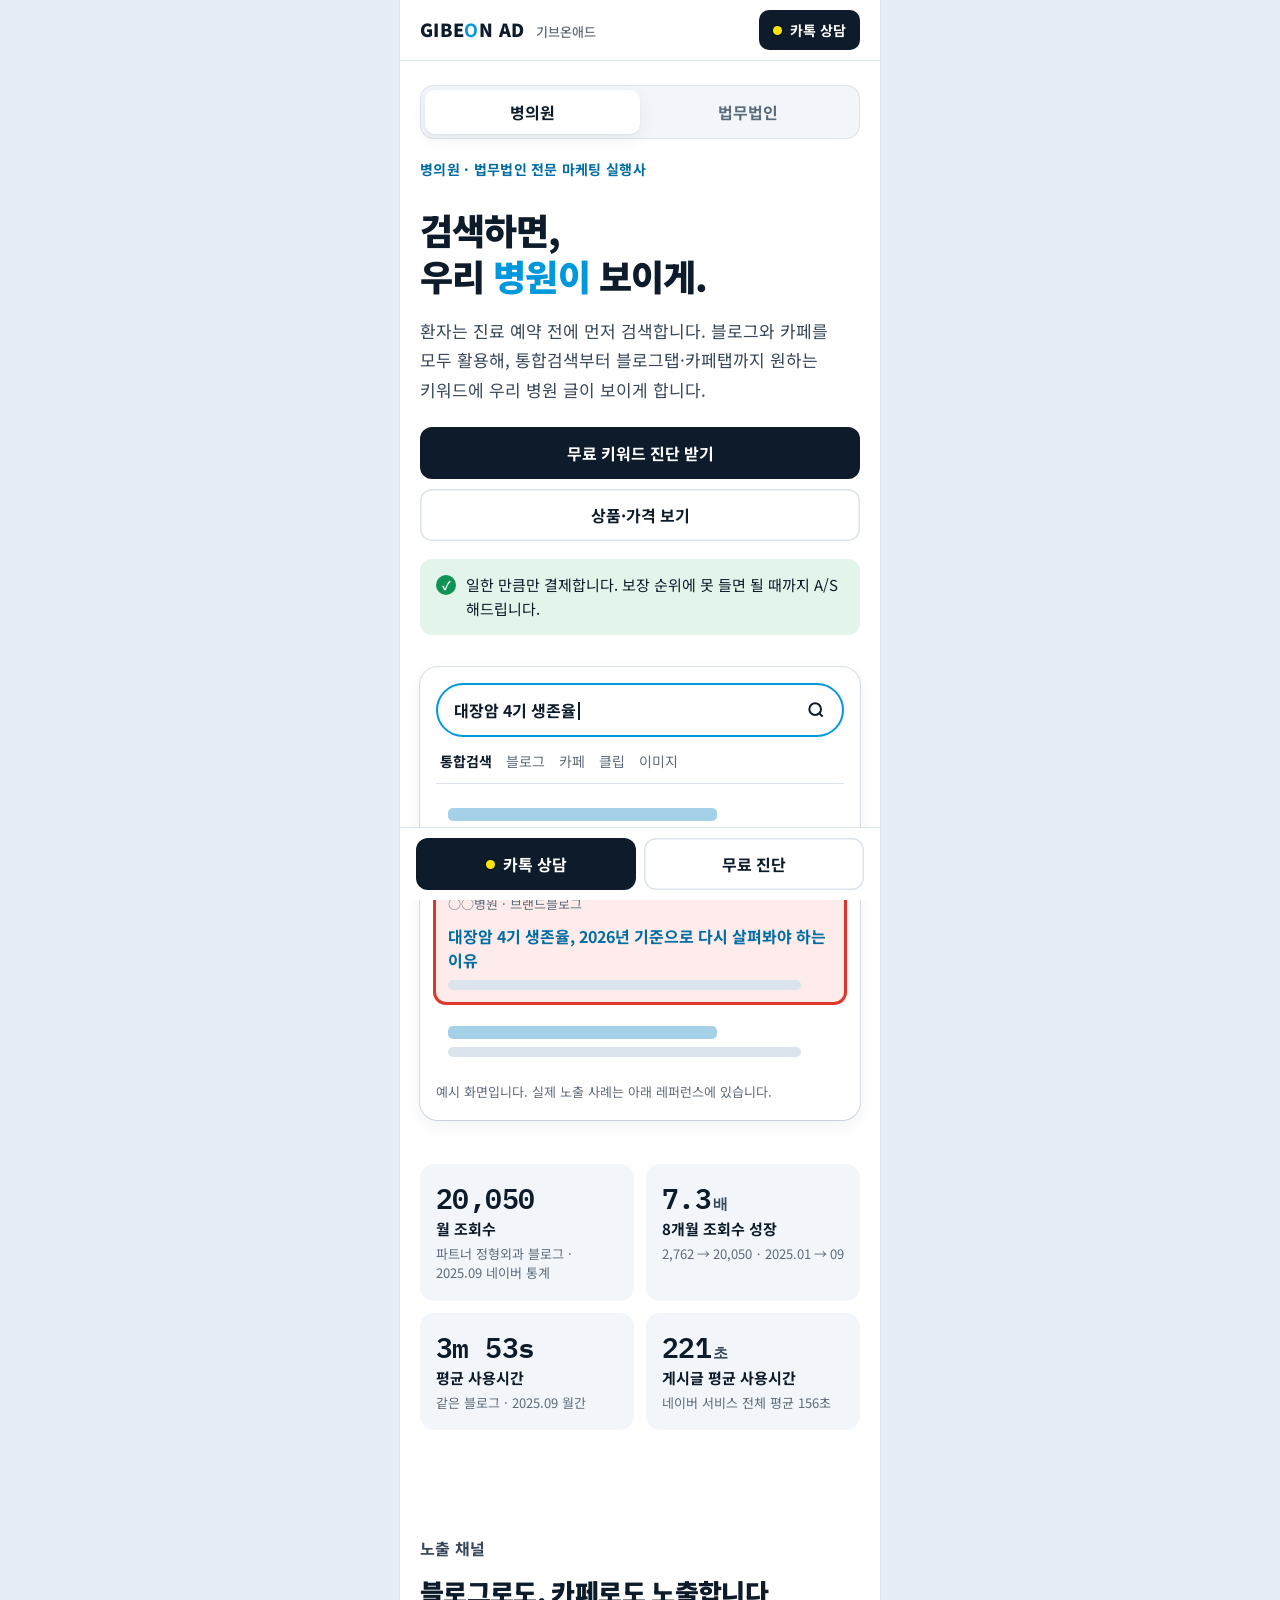
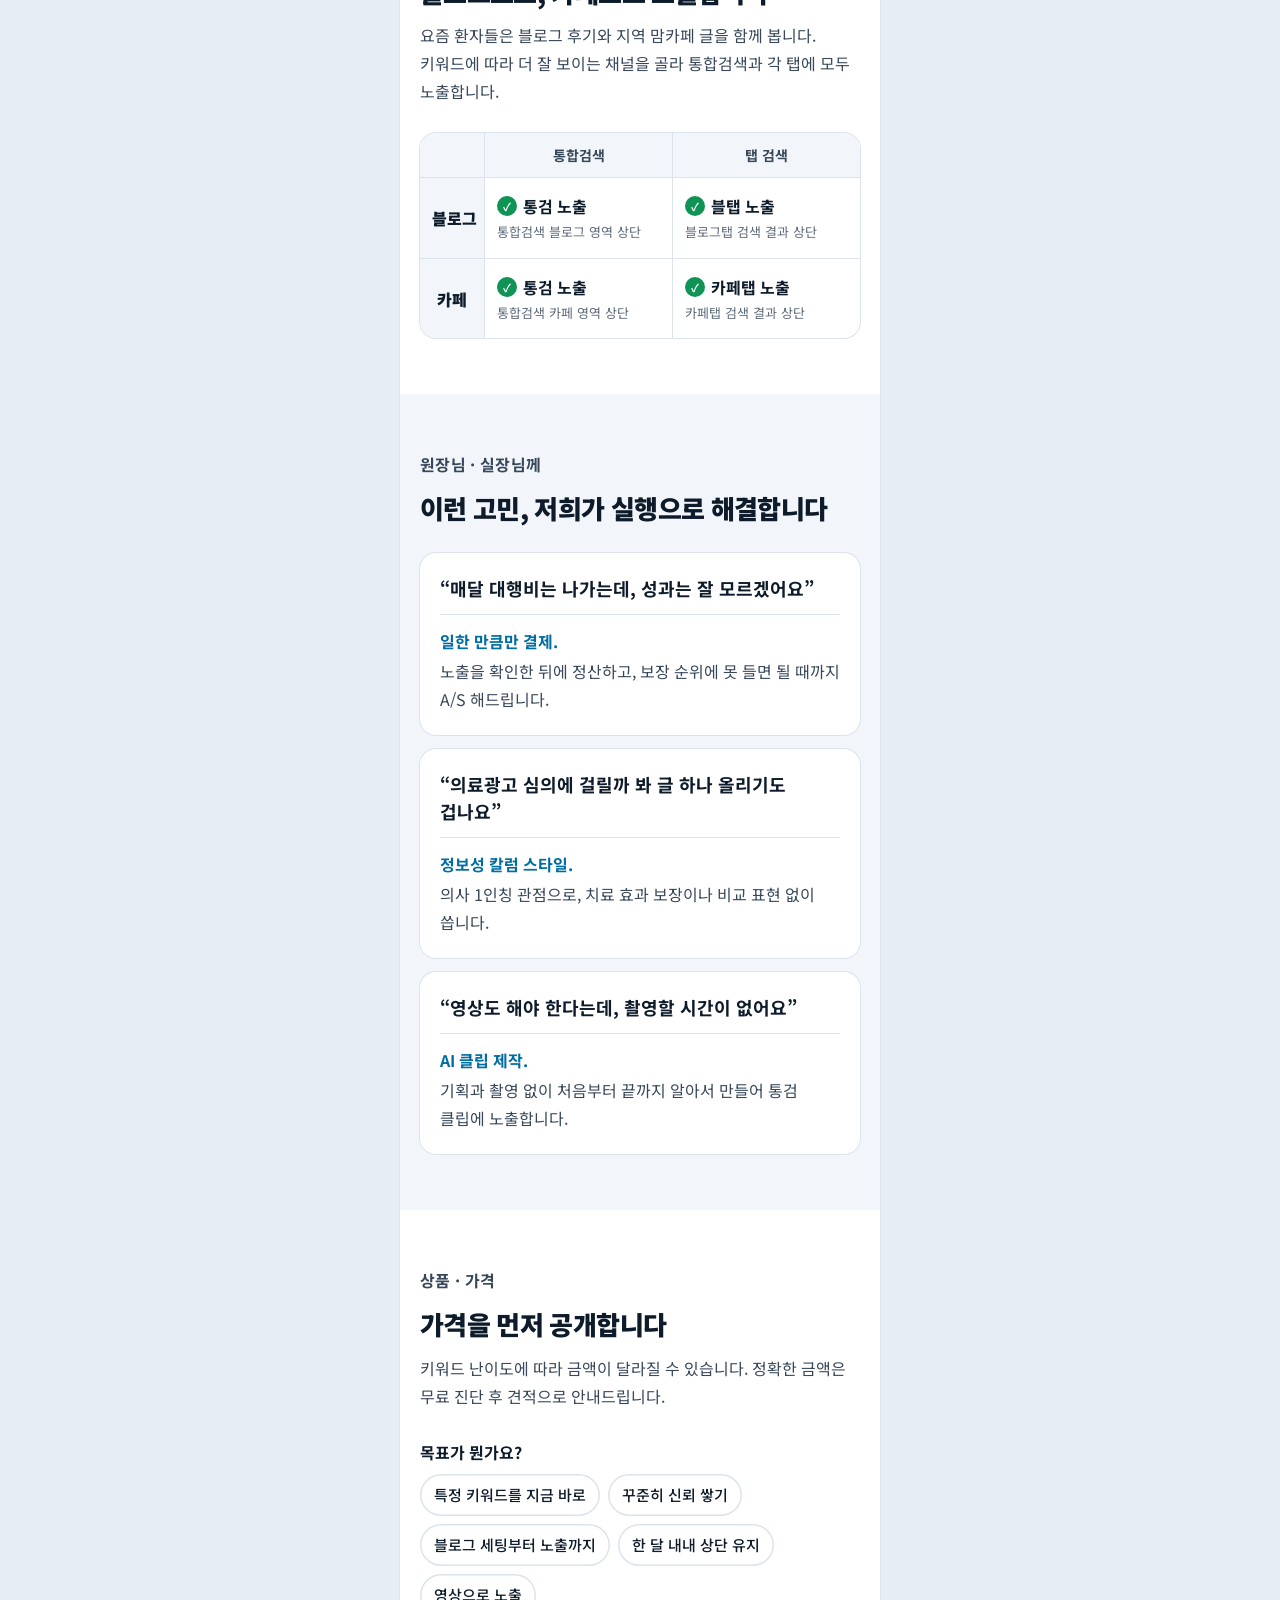
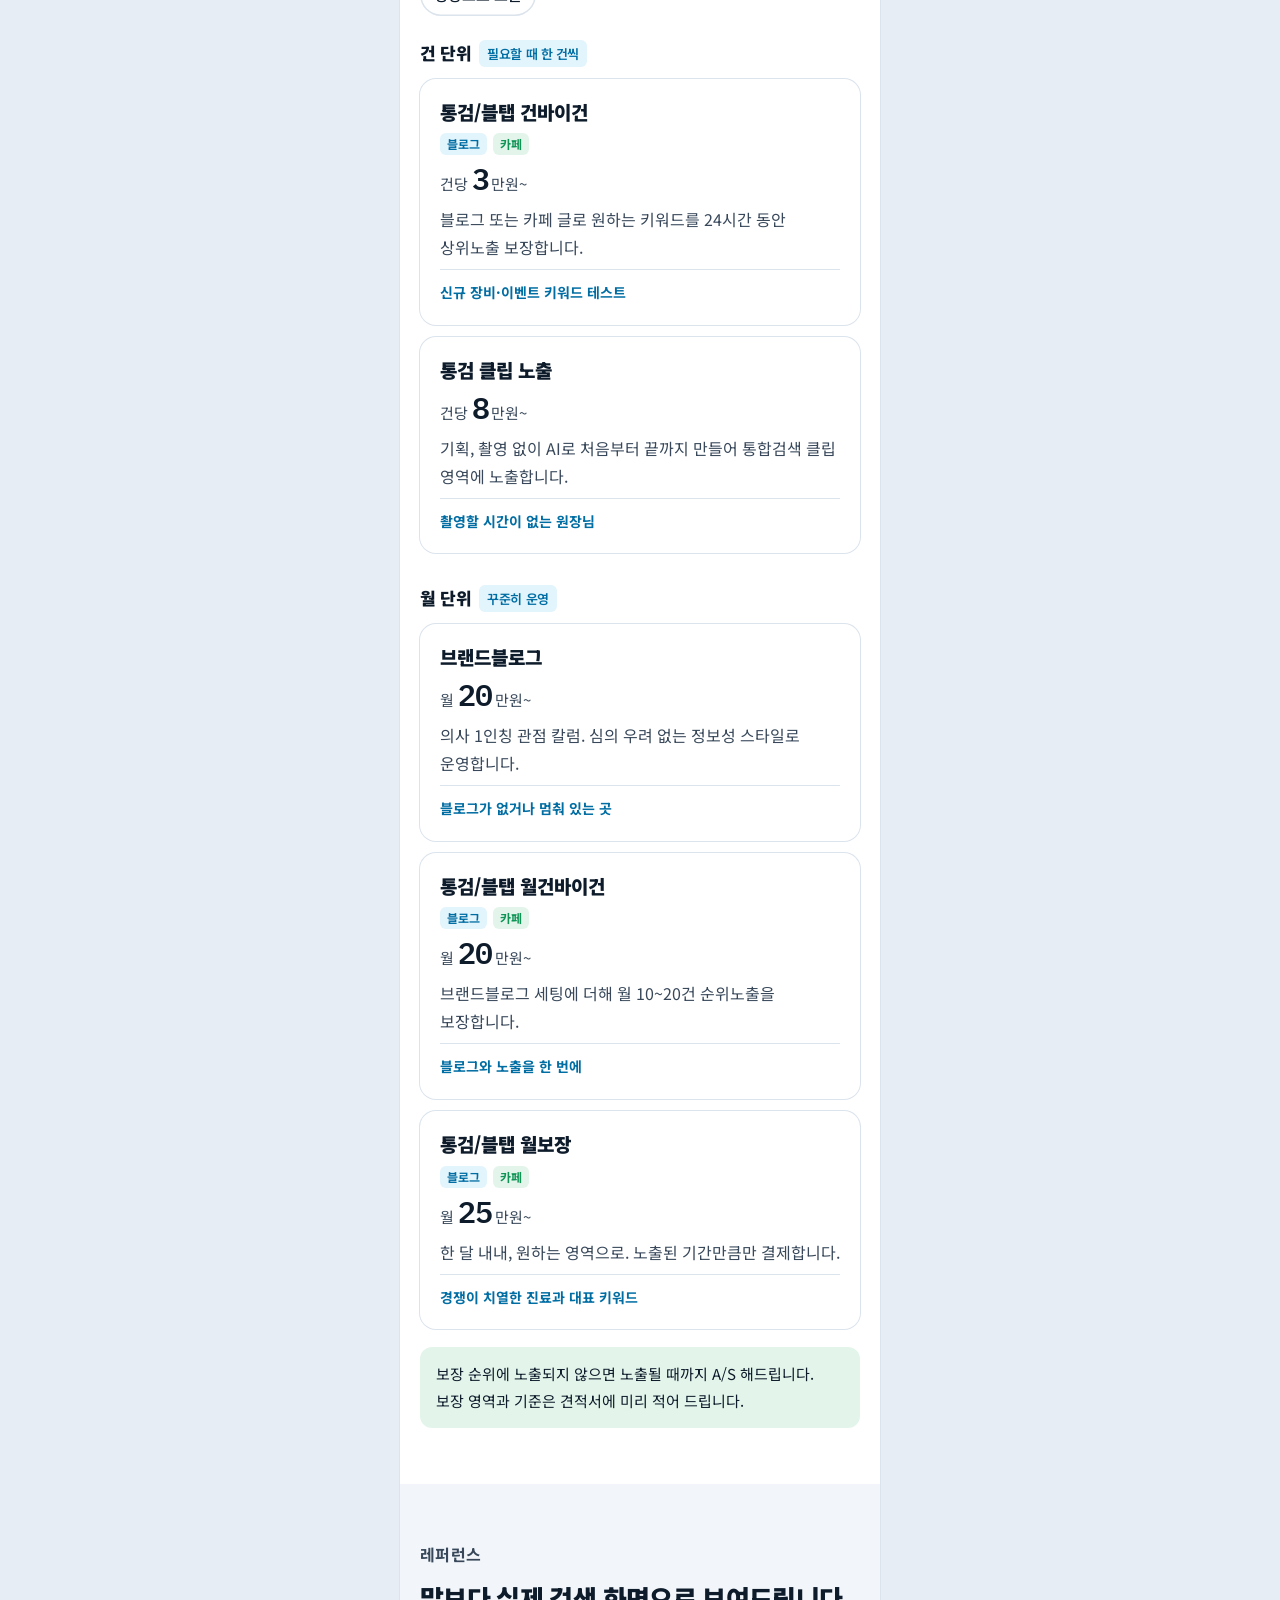
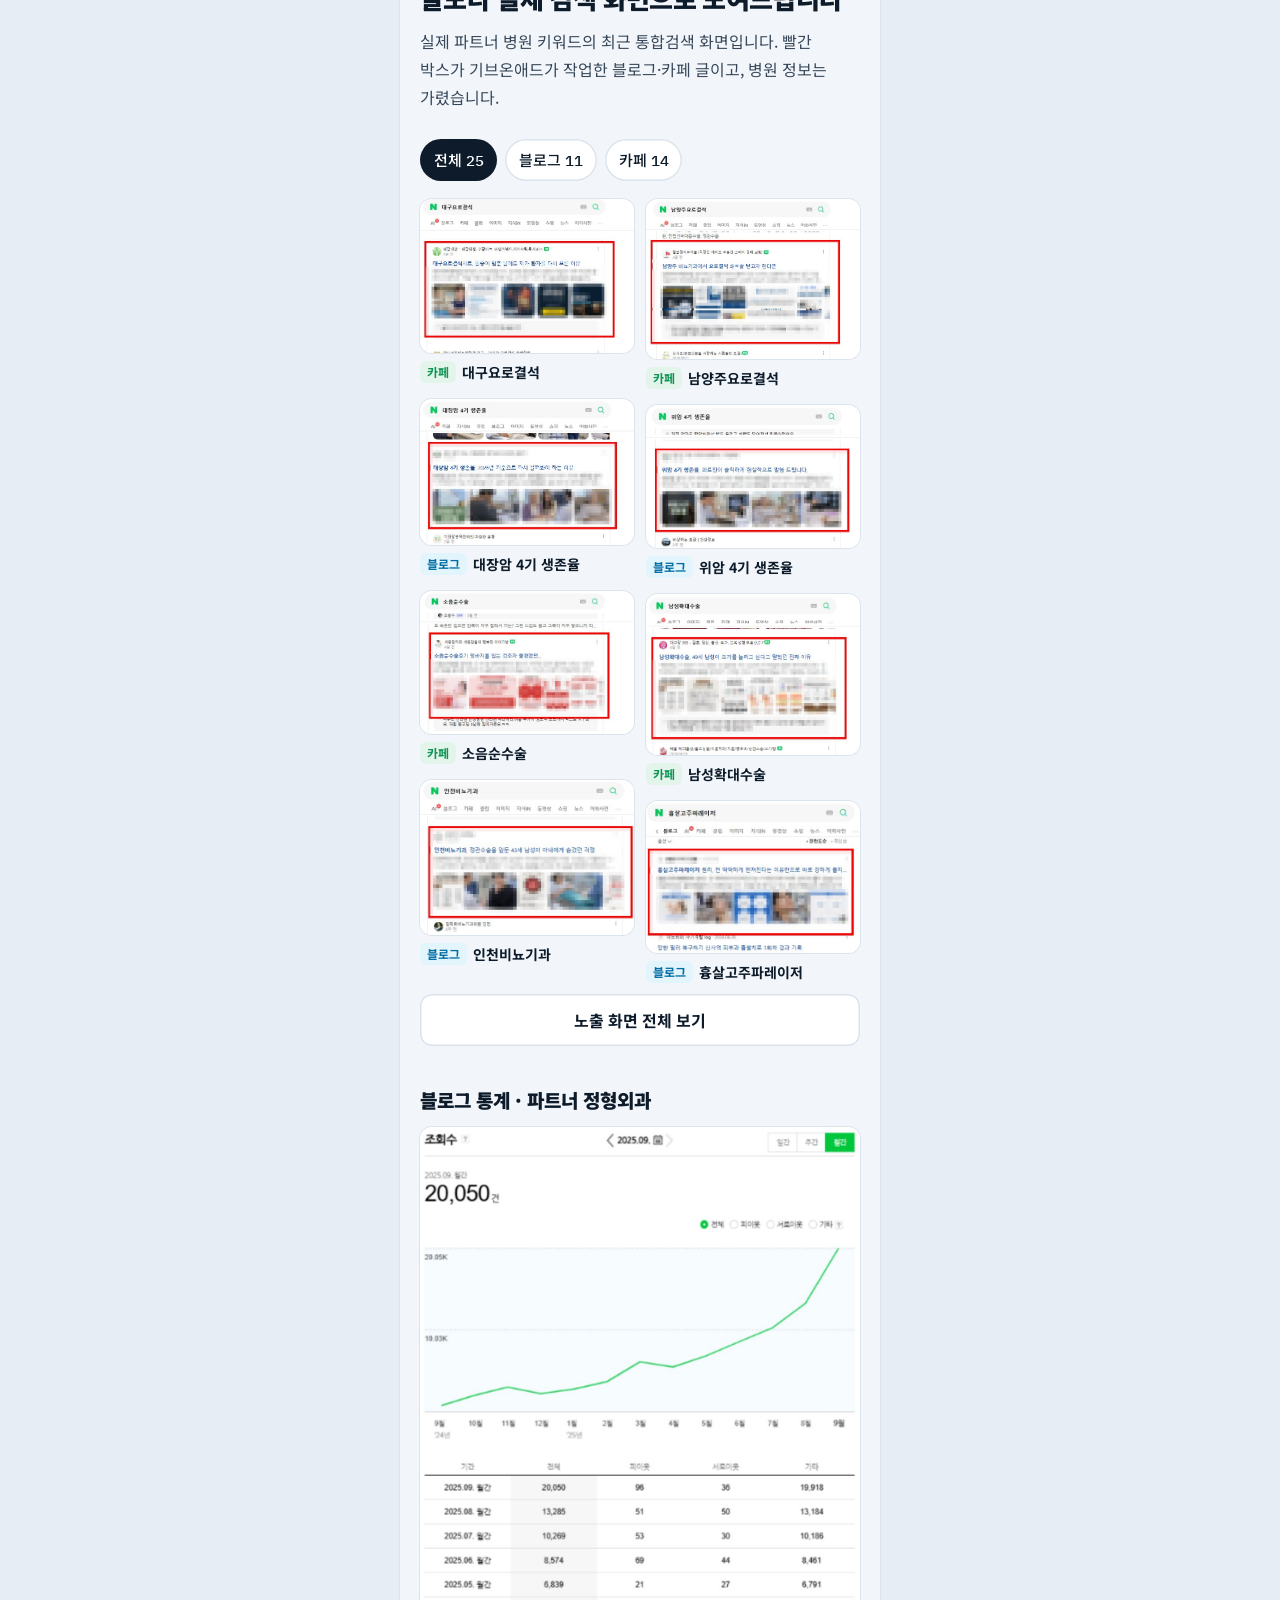
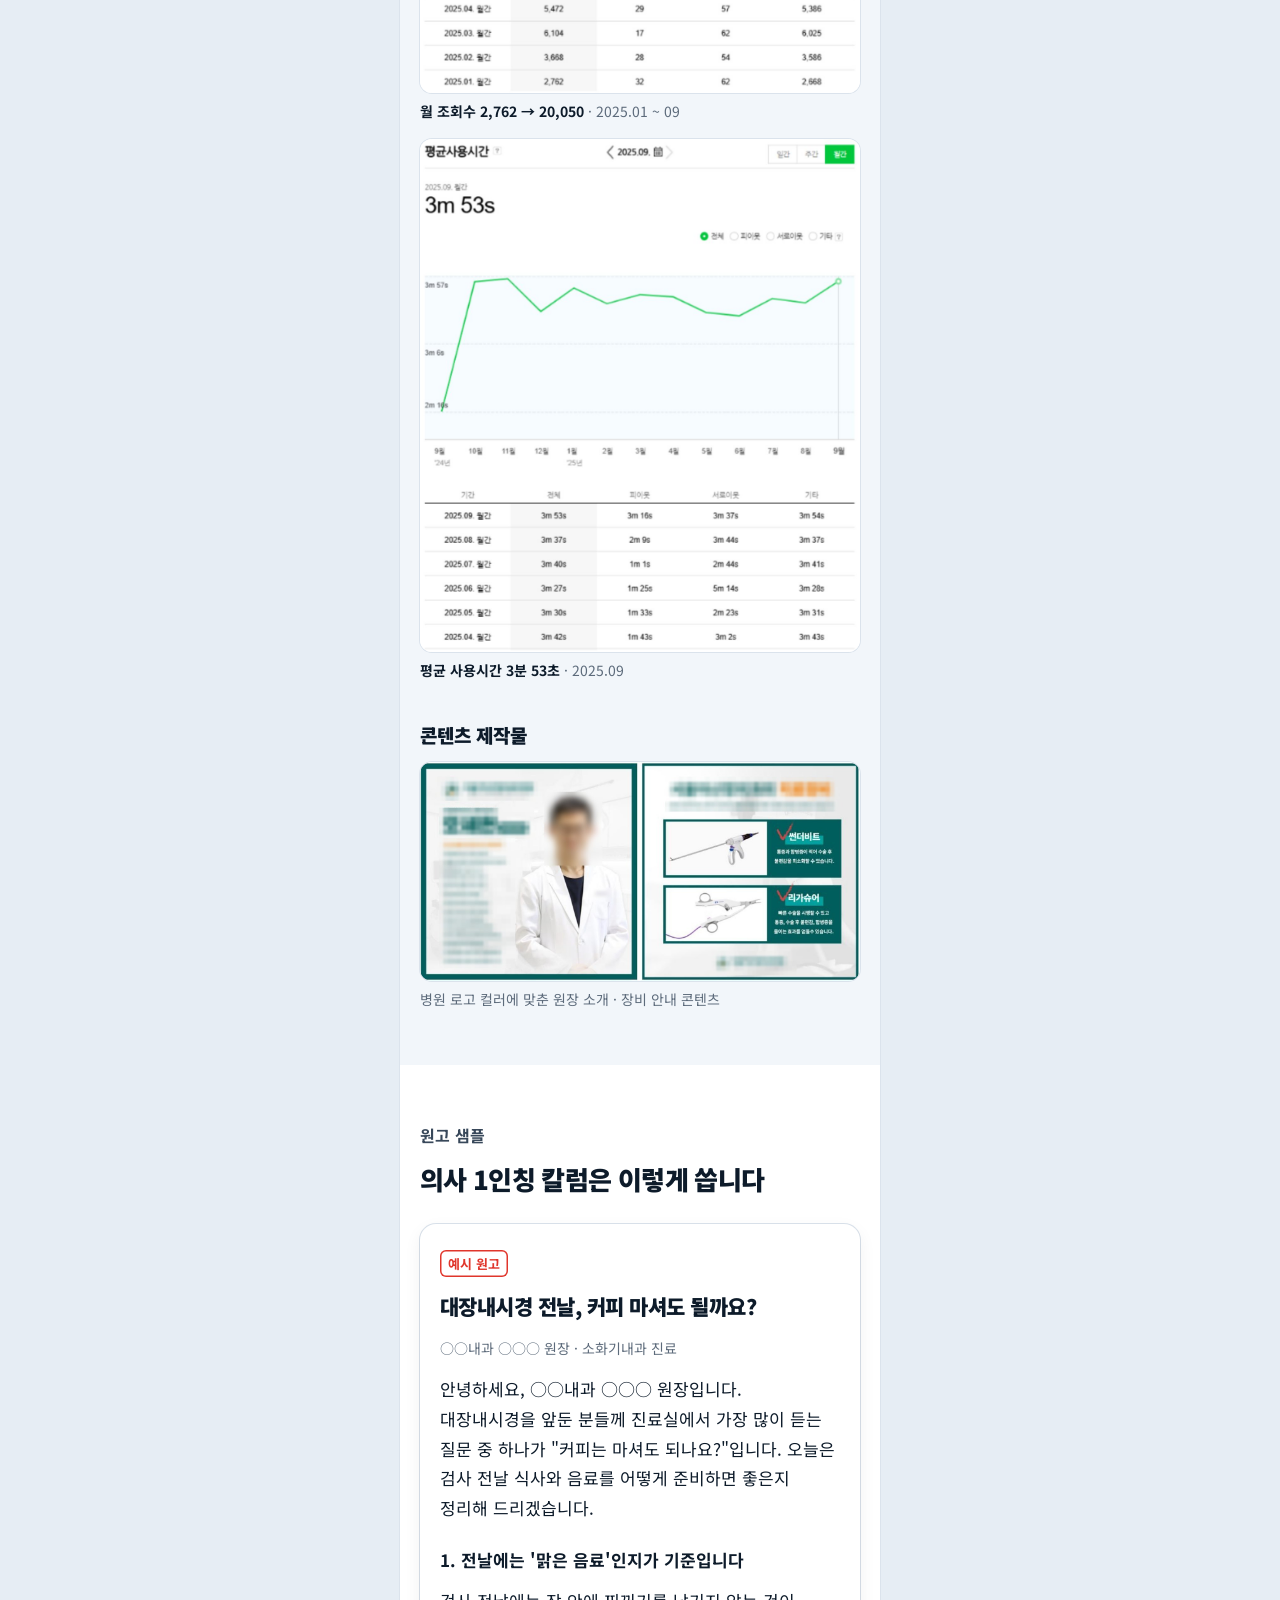
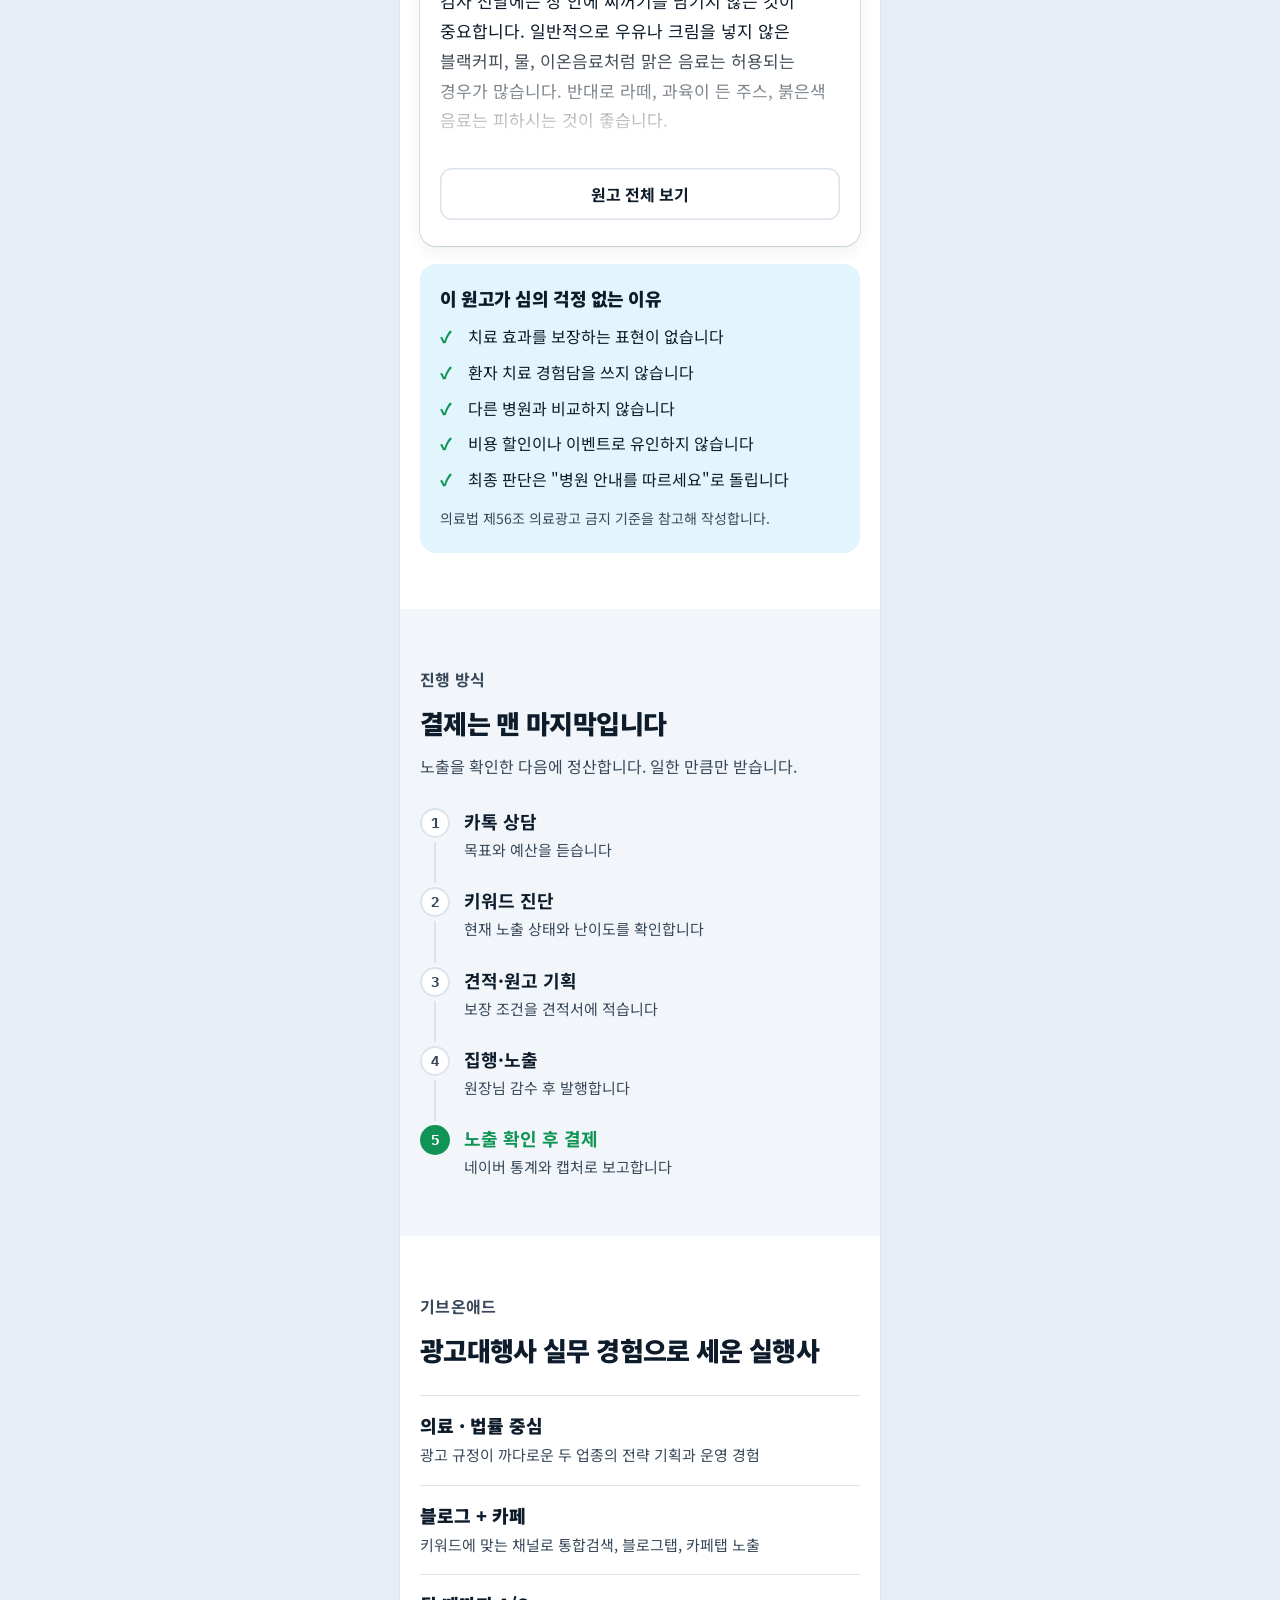
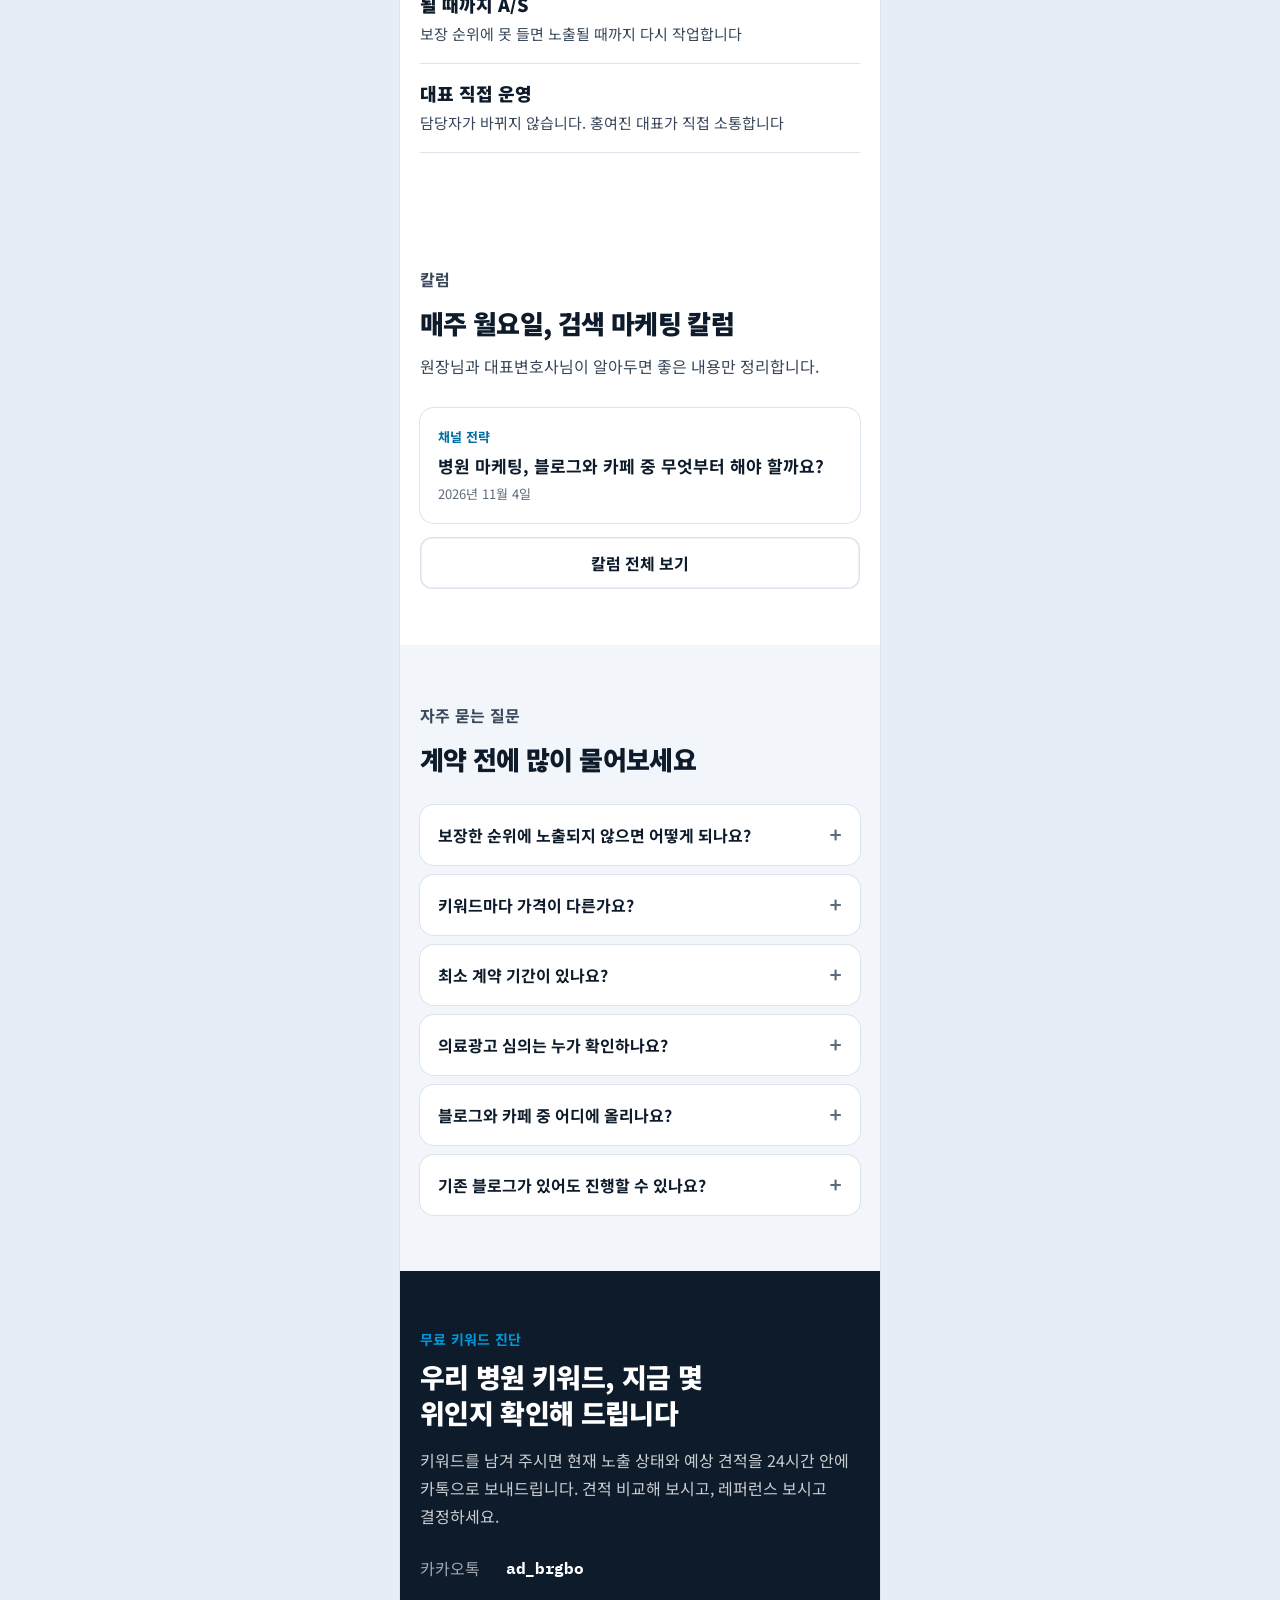
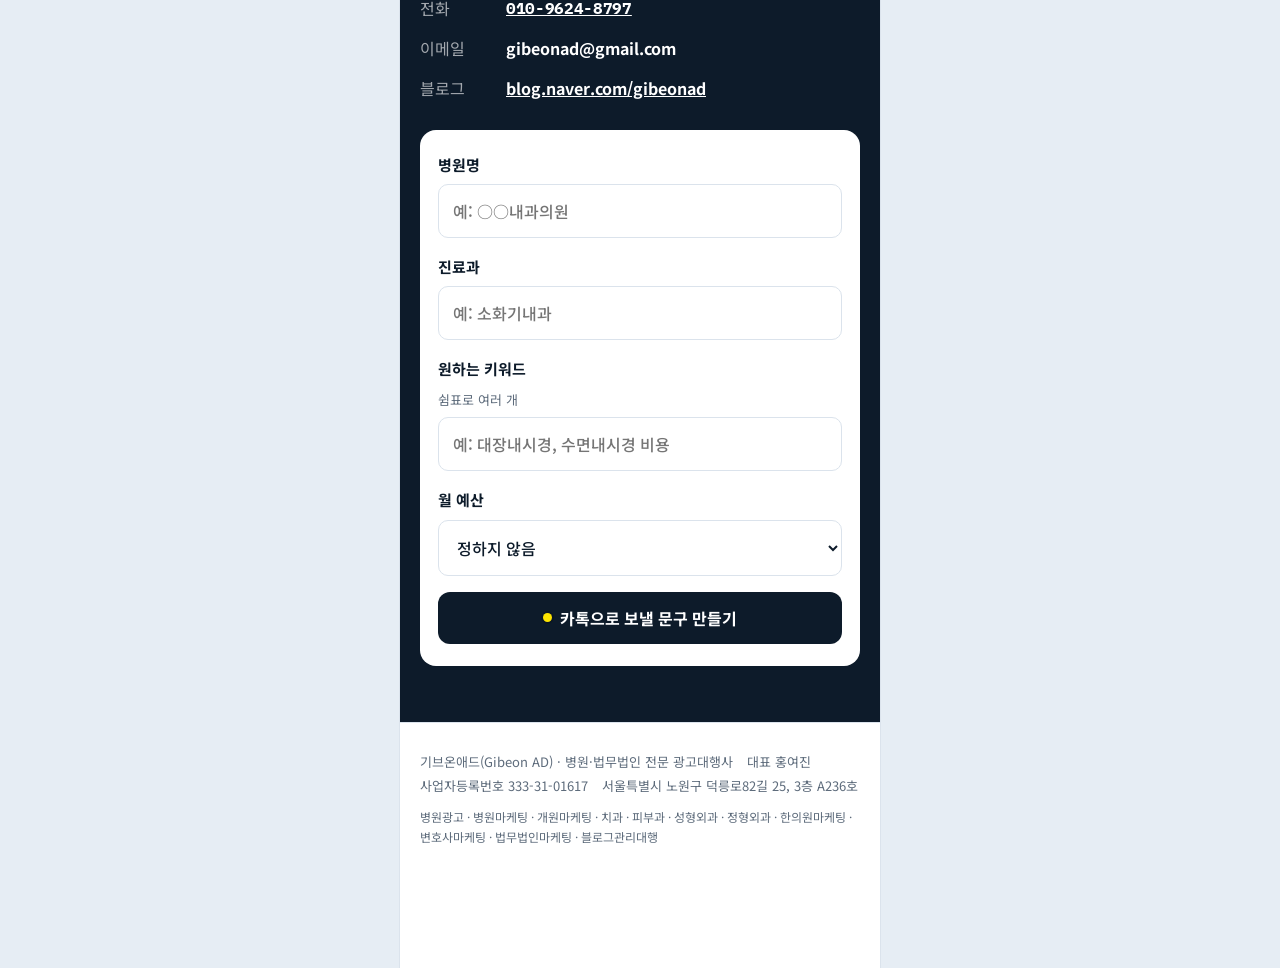
==== index.html @ 5d7c305a "홈페이지 + 칼럼 구조 + 첫 칼럼 Co-Authored-By: Claude Opus 5.5 <noreply@anthropic.com> Claude-Session: https://" ====
<!doctype html>
<html lang="ko">
<head>
<meta charset="utf-8">
<meta name="viewport" content="width=device-width, initial-scale=1, viewport-fit=cover">
<meta name="naver-site-verification" content="78604ec11e649c1b348e7c0069db5aac2e734b5b" />
<meta name="description" content="병원 및 법무법인 전문 광고대행사, 병원홍보, 병원광고, 개원마케팅, 병원마케팅, 치과, 피부과, 성형외과, 정형외과, 한의원마케팅, 변호사마케팅, 법무법인마케팅, 블로그관리대행">
<meta name="keywords" content="병원광고, 병원마케팅, 병원홍보, 개원마케팅, 치과마케팅, 피부과마케팅, 성형외과마케팅, 정형외과마케팅, 한의원마케팅, 변호사마케팅, 법무법인마케팅, 법률마케팅, 블로그관리대행, 카페마케팅, 광고대행사">
<meta name="robots" content="index,follow">
<meta property="og:type" content="website">
<meta property="og:site_name" content="기브온애드">
<meta property="og:title" content="병원·법무법인 광고대행사 기브온애드 | 병원광고 | 법률마케팅">
<meta property="og:description" content="병원 및 법무법인 전문 광고대행사, 병원홍보, 병원광고, 개원마케팅, 병원마케팅, 치과, 피부과, 성형외과, 정형외과, 한의원마케팅, 변호사마케팅, 법무법인마케팅, 블로그관리대행">
<meta property="og:url" content="https://gibeonad.netlify.app/">
<meta property="og:image" content="https://gibeonad.netlify.app/og-image.png">
<meta property="og:image:width" content="1200">
<meta property="og:image:height" content="630">
<link rel="canonical" href="https://gibeonad.netlify.app/">
<meta property="og:locale" content="ko_KR">
<link rel="icon" href="favicon.ico" sizes="any">
<link rel="icon" href="favicon.svg" type="image/svg+xml">
<link rel="apple-touch-icon" href="apple-touch-icon.png">
<style>html{color-scheme:light}:root{padding-top:env(safe-area-inset-top,0px);padding-bottom:env(safe-area-inset-bottom,0px)}body{margin:0}img{max-width:100%}</style>
<title>병원·법무법인 광고대행사 기브온애드 | 병원광고 | 법률마케팅</title>
<link rel="preconnect" href="https://fonts.googleapis.com">
<link rel="preconnect" href="https://fonts.gstatic.com" crossorigin>
<link rel="stylesheet" href="https://fonts.googleapis.com/css2?family=Noto+Sans+KR:wght@400;500;700;900&family=IBM+Plex+Mono:wght@500;600&display=swap">
<style>
/* Layout: 모바일 한 칼럼(최대 480px). 큰 글자, 넉넉한 줄간격, 섹션마다 하나의 메시지. 데스크탑에서는 가운데 폰 폭으로 보입니다. */
:root{
  --bg:#ffffff;
  --bg-2:#f2f6fa;
  --outer:#e6edf4;
  --ink:#0d1b2a;
  --ink-2:#38485a;
  --ink-3:#5d6b7b;
  --line:#dbe3ec;
  --brand:#0098dc;
  --brand-ink:#006da3;
  --brand-soft:#e2f4fc;
  --mark:#e0362c;
  --mark-soft:#fdeceb;
  --ok:#0f9455;
  --ok-soft:#e3f5eb;
  --card:#ffffff;
  --shadow:0 1px 2px rgba(13,27,42,.06),0 6px 18px rgba(13,27,42,.06);
  --f-display:"Noto Sans KR","Apple SD Gothic Neo","Malgun Gothic",sans-serif;
  --f-body:"Noto Sans KR","Apple SD Gothic Neo","Malgun Gothic",sans-serif;
  --f-data:"IBM Plex Mono",ui-monospace,"SFMono-Regular",Menlo,monospace;
  --col:480px;
}
@media (prefers-color-scheme:dark){:root:not([data-theme="light"]){
  --bg:#0c1824;--bg-2:#112232;--outer:#070f17;--ink:#edf3f9;--ink-2:#c3d0dc;--ink-3:#95a6b7;--line:#223a50;
  --brand:#33bdf7;--brand-ink:#7fd6ff;--brand-soft:#0f3045;--mark:#ff5d52;--mark-soft:#3b1816;--ok:#41d08a;--ok-soft:#0f3324;
  --card:#122333;--shadow:0 1px 2px rgba(0,0,0,.3),0 6px 18px rgba(0,0,0,.25);color-scheme:dark}}
:root[data-theme="dark"]{
  --bg:#0c1824;--bg-2:#112232;--outer:#070f17;--ink:#edf3f9;--ink-2:#c3d0dc;--ink-3:#95a6b7;--line:#223a50;
  --brand:#33bdf7;--brand-ink:#7fd6ff;--brand-soft:#0f3045;--mark:#ff5d52;--mark-soft:#3b1816;--ok:#41d08a;--ok-soft:#0f3324;
  --card:#122333;--shadow:0 1px 2px rgba(0,0,0,.3),0 6px 18px rgba(0,0,0,.25);color-scheme:dark}

*{box-sizing:border-box}
[hidden]{display:none!important}
html{background:var(--outer)}
body{background:var(--bg);color:var(--ink);font-family:var(--f-body);font-size:17px;line-height:1.75;-webkit-font-smoothing:antialiased;word-break:keep-all;overflow-wrap:break-word;max-width:var(--col);margin:0 auto;min-height:100vh;box-shadow:0 0 0 1px var(--line)}
body::before{content:"";position:fixed;inset:0 0 auto;height:env(safe-area-inset-top,0px);z-index:60;background:var(--bg)}
a{color:inherit}
h1,h2,h3{font-family:var(--f-display);text-wrap:balance;margin:0;letter-spacing:-.025em;line-height:1.35}
p{margin:0}
.wrap{padding-left:max(20px,env(safe-area-inset-left,0px));padding-right:max(20px,env(safe-area-inset-right,0px))}
.num{font-family:var(--f-data);font-variant-numeric:tabular-nums;letter-spacing:-.02em}
.eyebrow{font-size:14px;font-weight:700;letter-spacing:.02em;color:var(--brand-ink)}
.sec{padding-block:56px}
.sec.alt{background:var(--bg-2)}
.sec-head{display:grid;gap:12px;margin-bottom:28px}
.sec-head h2{font-size:26px;font-weight:900}
.sec-head p{color:var(--ink-2);font-size:16px}
:focus-visible{outline:3px solid var(--brand);outline-offset:2px;border-radius:6px}
.btn{display:inline-flex;align-items:center;justify-content:center;gap:8px;border:0;border-radius:12px;padding:16px 20px;font:700 16px/1 var(--f-body);cursor:pointer;text-decoration:none;white-space:nowrap;min-height:52px}
.btn-primary{background:var(--ink);color:var(--bg)}
.btn-ghost{background:var(--card);color:var(--ink);box-shadow:inset 0 0 0 1.5px var(--line)}
.kakao-dot{width:9px;height:9px;border-radius:50%;background:#fee500;box-shadow:0 0 0 2px rgba(0,0,0,.15)}

/* header */
.top{position:sticky;top:env(safe-area-inset-top,0px);z-index:50;background:var(--bg);border-bottom:1px solid var(--line)}
.top .wrap{display:flex;align-items:center;gap:12px;height:60px}
.logo{font:900 18px/1 var(--f-display);letter-spacing:.02em;text-decoration:none;white-space:nowrap}
.logo b{color:var(--brand)}
.logo small{margin-left:6px;font:500 13px var(--f-body);color:var(--ink-3);letter-spacing:0}
.nav{display:none}
.top .btn{margin-left:auto;padding:10px 14px;font-size:14px;min-height:40px;border-radius:10px}

/* mode toggle */
.mode{display:grid;grid-template-columns:1fr 1fr;padding:5px;border-radius:14px;background:var(--bg-2);box-shadow:inset 0 0 0 1px var(--line)}
.mode button{border:0;background:transparent;color:var(--ink-3);font:700 16px/1 var(--f-body);padding:14px 10px;border-radius:10px;cursor:pointer}
.mode button[aria-pressed="true"]{background:var(--card);color:var(--ink);box-shadow:var(--shadow)}

/* hero */
.hero{padding-block:24px 44px}
.hero .wrap{display:grid;gap:32px}
.hero-copy{display:grid;gap:18px;min-width:0}
.hero h1{font-size:36px;font-weight:900;line-height:1.28;margin-top:6px}
.hero h1 .who{color:var(--brand)}
.hero .lead{font-size:17px;color:var(--ink-2)}
.hero .ctas{display:grid;gap:10px;margin-top:4px}
.hero .ctas .btn{width:100%}
.hero .pay{display:flex;align-items:flex-start;gap:10px;font-size:15px;line-height:1.6;color:var(--ink);background:var(--ok-soft);padding:14px 16px;border-radius:12px}
.hero .pay i{flex:none;width:20px;height:20px;margin-top:2px;border-radius:50%;background:var(--ok);display:inline-grid;place-items:center;color:#fff;font-style:normal;font-size:12px;font-weight:700}

/* search mock */
.serp{background:var(--card);border-radius:18px;box-shadow:var(--shadow),0 0 0 1px var(--line);padding:16px;display:grid;gap:12px;min-width:0}
.sbox{display:flex;align-items:center;gap:10px;border:2px solid var(--brand);border-radius:999px;padding:11px 16px;font-weight:700;font-size:16px}
.sbox svg{flex:none;margin-left:auto}
.sbox .q{min-height:1.4em;white-space:nowrap;overflow:hidden}
.caret{display:inline-block;width:2px;height:1.1em;background:var(--ink);vertical-align:-3px;margin-left:2px;animation:blink 1s steps(1) infinite}
@keyframes blink{50%{opacity:0}}
.tabs-mock{display:flex;gap:14px;font-size:14px;color:var(--ink-3);border-bottom:1px solid var(--line);padding:0 4px 10px;overflow:hidden;white-space:nowrap}
.tabs-mock span:first-child{color:var(--ink);font-weight:700}
.res{display:grid;gap:8px;padding:12px;border-radius:10px}
.res .bar{height:10px;border-radius:5px;background:var(--line)}
.res .bar.t{height:13px;width:70%;background:color-mix(in srgb,var(--brand) 25%,var(--line))}
.res .bar.s{width:92%}.res .bar.s2{width:60%}
.res.ours{position:relative;outline:3px solid var(--mark);background:var(--mark-soft)}
.res.ours .who-line{font-size:13px;color:var(--ink-3)}
.res.ours .title{font-weight:700;color:var(--brand-ink);font-size:16px;line-height:1.5}
.res.ours .tag{position:absolute;top:-13px;right:12px;background:var(--mark);color:#fff;font:700 13px/1 var(--f-body);padding:6px 9px;border-radius:6px}
.serp .note{font-size:13px;color:var(--ink-3)}
@media (prefers-reduced-motion:reduce){.caret{animation:none}}

/* proof */
.proof{padding-block:0 48px}
.proof-grid{display:grid;grid-template-columns:1fr 1fr;gap:12px}
.stat{padding:18px 16px;border-radius:14px;background:var(--bg-2);display:grid;gap:4px;align-content:start;min-width:0}
.proof-grid.three .stat:last-child{grid-column:1/-1}
.stat .v{font-size:28px;font-weight:600;color:var(--ink);line-height:1.15}
.stat .v small{font-size:.55em;color:var(--ink-2);margin-left:2px}
.stat .k{font-weight:700;font-size:15px;line-height:1.45}
.stat .src{font-size:13px;line-height:1.5;color:var(--ink-3)}

/* channels */
.chan{display:grid;grid-template-columns:64px 1fr 1fr;border-radius:16px;overflow:hidden;box-shadow:0 0 0 1px var(--line);background:var(--card)}
.chan>div{padding:16px 12px;border-top:1px solid var(--line);border-left:1px solid var(--line);display:grid;gap:4px;align-content:start;min-width:0}
.chan>div:nth-child(-n+3){border-top:0}.chan>div:nth-child(3n+1){border-left:0}
.chan .hd{background:var(--bg-2);font:700 14px var(--f-display);color:var(--ink-2);text-align:center;padding-block:12px}
.chan .rowh{background:var(--bg-2);font:900 16px var(--f-display);align-content:center;text-align:center}
.chan .cell b{font:700 16px var(--f-display);display:flex;gap:6px;align-items:center}
.chan .cell b::before{content:"✓";width:20px;height:20px;border-radius:50%;background:var(--ok);color:#fff;display:inline-grid;place-items:center;font-size:11px;flex:none}
.chan .cell span{font-size:13px;line-height:1.5;color:var(--ink-3)}

/* pains */
.pains{display:grid;gap:14px}
.pain{display:grid;gap:12px;padding:22px 20px;border-radius:16px;background:var(--card);box-shadow:0 0 0 1px var(--line)}
.pain q{font:700 18px/1.5 var(--f-display);quotes:"“" "”"}
.pain .ans{font-size:16px;color:var(--ink-2);border-top:1px solid var(--line);padding-top:12px}
.pain .ans b{color:var(--brand-ink);display:block;margin-bottom:2px}

/* products */
.picker{display:flex;flex-wrap:wrap;gap:8px;margin-bottom:24px}
.picker .lbl{width:100%;font-weight:700;font-size:16px}
.chip{border:0;background:var(--card);box-shadow:inset 0 0 0 1.5px var(--line);color:var(--ink);font:500 15px/1 var(--f-body);padding:11px 14px;border-radius:999px;cursor:pointer;min-height:42px}
.chip[aria-pressed="true"]{background:var(--ink);color:var(--bg);box-shadow:none}
.pgroups{display:grid;gap:32px}
.pgroup{display:grid;gap:12px;min-width:0}
.pgroup h3{font-size:17px;font-weight:900;display:flex;gap:8px;align-items:center}
.pgroup h3 span{font:600 13px var(--f-body);background:var(--brand-soft);color:var(--brand-ink);padding:4px 8px;border-radius:6px}
.pcards{display:grid;gap:12px}
.pcard{display:grid;gap:8px;padding:20px;border-radius:16px;background:var(--card);box-shadow:0 0 0 1px var(--line);transition:box-shadow .2s;min-width:0}
.pcard.hit{box-shadow:0 0 0 3px var(--mark),var(--shadow)}
.pcard .name{font:900 19px/1.4 var(--f-display)}
.pcard .chs{display:flex}
.pcard .price{font-size:15px;color:var(--ink-2)}
.pcard .price b{font:600 30px/1 var(--f-data);color:var(--ink);margin-right:2px}
.pcard .desc{font-size:16px;color:var(--ink-2)}
.pcard .fit{font-size:14px;color:var(--brand-ink);font-weight:700;padding-top:10px;border-top:1px solid var(--line)}
.pfoot{margin-top:18px;font-size:15px;color:var(--ink);background:var(--ok-soft);padding:14px 16px;border-radius:12px}
.ch{display:inline-block;font:700 12px/1 var(--f-body);padding:5px 7px;border-radius:6px;margin-right:6px;vertical-align:1px}
.ch-blog{background:var(--brand-soft);color:var(--brand-ink)}
.ch-cafe{background:var(--ok-soft);color:var(--ok)}

/* references */
.reftabs{display:flex;gap:8px;margin-bottom:18px}
.serp-strip{columns:2;column-gap:12px}
.serp-strip .shot{break-inside:avoid;margin-bottom:16px}
.serp-strip:not(.all) [data-more]{display:none}
.serp-more{width:100%;margin-top:4px}
.shot{margin:0;display:grid;gap:8px;min-width:0}
.shot button{display:block;width:100%;padding:0;border:0;background:#fff;border-radius:12px;overflow:hidden;box-shadow:0 0 0 1px var(--line);cursor:zoom-in}
.shot img{display:block;width:100%;height:auto}
.shot figcaption{font-size:14px;line-height:1.45;color:var(--ink-3)}
.shot figcaption b{color:var(--ink);font-weight:700}
.statpair{display:grid;gap:18px}
.ref-law{display:grid;grid-template-columns:1fr 1fr;gap:12px;align-items:start}
.ref-law .shot:last-child{grid-column:1/-1}
.subhead{font:900 19px var(--f-display);margin:40px 0 14px}

/* column sample */
.col-grid{display:grid;gap:18px}
.paper{background:var(--card);border-radius:16px;box-shadow:var(--shadow),0 0 0 1px var(--line);padding:26px 20px;display:grid;gap:14px;min-width:0;position:relative}
.paper .sample{justify-self:start;font:700 13px var(--f-body);color:var(--mark);box-shadow:inset 0 0 0 1.5px var(--mark);padding:4px 8px;border-radius:6px}
.paper h3{font-size:21px;font-weight:900;line-height:1.45}
.paper .byline{font-size:14px;color:var(--ink-3)}
.paper h4{margin:10px 0 0;font:700 17px/1.5 var(--f-display)}
.tbl-wrap{overflow-x:auto;margin-inline:-4px}
.paper table{border-collapse:collapse;width:100%;font-size:14px;min-width:420px}
.paper th,.paper td{border-bottom:1px solid var(--line);padding:10px;text-align:left;vertical-align:top;line-height:1.55}
.paper th{background:var(--bg-2);font-weight:700}
.paper .fade{position:relative;max-height:380px;overflow:hidden;display:grid;gap:14px}
.paper .fade::after{content:"";position:absolute;inset:auto 0 0;height:120px;background:linear-gradient(transparent,var(--card))}
.paper.open .fade{max-height:none}.paper.open .fade::after{display:none}
.paper .more{width:100%}
.rules{display:grid;gap:14px;padding:22px 20px;border-radius:16px;background:var(--brand-soft)}
.rules h3{font-size:18px;font-weight:900}
.rules ul{list-style:none;margin:0;padding:0;display:grid;gap:10px}
.rules li{display:grid;grid-template-columns:22px 1fr;gap:6px;font-size:16px;line-height:1.6}
.rules li::before{content:"✓";font-weight:900;color:var(--ok)}
.rules .law-ref{font-size:14px;color:var(--ink-2)}

/* process */
.steps{display:grid;gap:0;counter-reset:s;list-style:none;margin:0;padding:0}
.steps li{position:relative;padding:0 0 24px 44px;display:grid;gap:2px}
.steps li::before{counter-increment:s;content:counter(s);position:absolute;left:0;top:0;width:30px;height:30px;border-radius:50%;background:var(--card);box-shadow:inset 0 0 0 2px var(--line);display:grid;place-items:center;font:700 14px var(--f-data);color:var(--ink-2)}
.steps li::after{content:"";position:absolute;left:14px;top:34px;bottom:4px;width:2px;background:var(--line)}
.steps li:last-child{padding-bottom:0}.steps li:last-child::after{display:none}
.steps li b{font:700 18px/1.5 var(--f-display)}
.steps li span{font-size:15px;color:var(--ink-2)}
.steps li.pay::before{background:var(--ok);box-shadow:none;color:#fff}
.steps li.pay b{color:var(--ok)}

/* trust */
.trust{display:grid;gap:0}
.trust div{display:grid;gap:4px;padding-block:16px;border-top:1px solid var(--line)}
.trust div:last-child{border-bottom:1px solid var(--line)}
.trust b{font:900 18px var(--f-display)}
.trust span{font-size:15px;color:var(--ink-2)}

/* columns */
.col-list{display:grid;gap:10px;margin-bottom:14px}
.col-item{display:grid;gap:4px;padding:18px;border-radius:14px;background:var(--card);box-shadow:0 0 0 1px var(--line);text-decoration:none}
.col-item .c{font-size:13px;font-weight:700;color:var(--brand-ink)}
.col-item b{font-size:17px;line-height:1.5}
.col-item time{font-size:13px;color:var(--ink-3)}
.col-all{width:100%}
/* FAQ */
.faq{display:grid;gap:10px}
.faq details{background:var(--card);border-radius:14px;box-shadow:0 0 0 1px var(--line)}
.faq summary{cursor:pointer;padding:18px;font-weight:700;font-size:16px;line-height:1.5;list-style:none;display:flex;justify-content:space-between;gap:12px}
.faq summary::-webkit-details-marker{display:none}
.faq summary::after{content:"+";font:500 22px/1 var(--f-data);color:var(--ink-3)}
.faq details[open] summary::after{content:"−"}
.faq details p{padding:0 18px 18px;color:var(--ink-2);font-size:16px}

/* diagnose */
.diag{background:var(--ink);color:var(--bg)}
.diag .wrap{display:grid;gap:28px}
.diag .eyebrow{color:var(--brand)}
.diag h2{font-size:27px;font-weight:900;margin-top:8px}
.diag .lead{color:color-mix(in srgb,var(--bg) 78%,var(--ink));margin-top:14px;font-size:16px}
.diag .contact{margin-top:24px;display:grid;gap:12px;font-size:16px}
.diag .contact div{display:flex;gap:14px}
.diag .contact dt{width:72px;flex:none;color:color-mix(in srgb,var(--bg) 62%,var(--ink))}
.diag dl{margin:0}.diag dd{margin:0;font-weight:700;min-width:0}
.form{background:var(--bg);color:var(--ink);border-radius:16px;padding:22px 18px;display:grid;gap:16px}
.form label{display:grid;gap:6px;font-size:15px;font-weight:700}
.form input,.form select{font:500 16px var(--f-body);padding:14px;border-radius:10px;border:1.5px solid var(--line);background:var(--card);color:var(--ink);width:100%;min-height:50px}
.form input:focus{border-color:var(--brand);outline:none}
.form .hint{font-size:13px;color:var(--ink-3);font-weight:400}
.form .btn{width:100%}
.form .out{display:none;gap:10px;padding:14px;border-radius:10px;background:var(--bg-2);font-size:15px}
.form .out.show{display:grid}
.form .out pre{margin:0;white-space:pre-wrap;font:500 15px/1.6 var(--f-body)}

footer{padding-block:28px 120px;font-size:13px;line-height:1.7;color:var(--ink-3);border-top:1px solid var(--line)}
footer .fkw{display:block;margin-top:10px;font-size:12px;color:var(--ink-3)}
footer .wrap{display:flex;flex-wrap:wrap;gap:2px 14px}

/* bottom bar */
.mbar{display:flex;position:fixed;left:50%;transform:translateX(-50%);width:100%;max-width:var(--col);bottom:0;z-index:55;gap:8px;background:var(--bg);border-top:1px solid var(--line);padding:10px max(16px,env(safe-area-inset-right,0px)) calc(10px + env(safe-area-inset-bottom,0px)) max(16px,env(safe-area-inset-left,0px))}
.mbar .btn{flex:1}
.toast{position:fixed;left:50%;bottom:calc(90px + env(safe-area-inset-bottom,0px));transform:translateX(-50%);background:var(--ink);color:var(--bg);padding:12px 16px;border-radius:10px;font-size:14px;z-index:70;opacity:0;pointer-events:none;transition:opacity .2s;width:max-content;max-width:calc(100% - 32px)}
.toast.show{opacity:1}

dialog{border:0;padding:0;border-radius:14px;max-width:min(var(--col),94vw);max-height:90vh;background:var(--card);overflow:auto}
dialog::backdrop{background:rgba(5,12,20,.75)}
dialog img{display:block;width:100%;height:auto}
dialog .x{position:sticky;top:8px;float:right;margin:8px;z-index:2;min-height:40px;padding:10px 14px}
</style>
</head>
<body>


<header class="top">
  <div class="wrap">
    <a class="logo" href="#top">GIBE<b>O</b>N AD <small>기브온애드</small></a>
    <nav class="nav" aria-label="주요 메뉴">
      <a href="#products">상품·가격</a>
      <a href="#reference">레퍼런스</a>
      <a href="#column">원고 샘플</a>
      <a href="#process">진행 방식</a>
      <a href="#diagnose">무료 진단</a>
    </nav>
    <button class="btn btn-primary js-kakao" type="button"><span class="kakao-dot"></span>카톡 상담</button>
  </div>
</header>

<main id="top">
<section class="hero">
  <div class="wrap">
    <div class="hero-copy">
      <div class="mode" role="group" aria-label="업종 선택">
        <button type="button" data-mode="h" aria-pressed="true">병의원</button>
        <button type="button" data-mode="l" aria-pressed="false">법무법인</button>
      </div>
      <p class="eyebrow">병의원 · 법무법인 전문 마케팅 실행사</p>
      <h1>검색하면,<br>우리 <span class="who" data-h="병원이" data-l="사무소가">병원이</span> 보이게.</h1>
      <p class="lead" data-h="환자는 진료 예약 전에 먼저 검색합니다. 블로그와 카페를 모두 활용해, 통합검색부터 블로그탭·카페탭까지 원하는 키워드에 우리 병원 글이 보이게 합니다." data-l="의뢰인은 상담 전에 먼저 검색합니다. 사건이 생긴 그 순간, 블로그와 카페를 모두 활용해 지역 키워드와 사건 분야 키워드에 우리 사무소 글이 보이게 합니다.">환자는 진료 예약 전에 먼저 검색합니다. 블로그와 카페를 모두 활용해, 통합검색부터 블로그탭·카페탭까지 원하는 키워드에 우리 병원 글이 보이게 합니다.</p>
      <div class="ctas">
        <a class="btn btn-primary" href="#diagnose">무료 키워드 진단 받기</a>
        <a class="btn btn-ghost" href="#products">상품·가격 보기</a>
      </div>
      <p class="pay"><i>✓</i>일한 만큼만 결제합니다. 보장 순위에 못 들면 될 때까지 A/S 해드립니다.</p>
    </div>

    <div class="serp" aria-label="검색 노출 예시 화면">
      <div class="sbox"><span class="q"><span id="q"></span><span class="caret"></span></span>
        <svg width="20" height="20" viewBox="0 0 24 24" fill="none" stroke="currentColor" stroke-width="2.4" aria-hidden="true"><circle cx="11" cy="11" r="7"/><path d="m20 20-3.5-3.5"/></svg></div>
      <div class="tabs-mock"><span>통합검색</span><span>블로그</span><span>카페</span><span>클립</span><span>이미지</span></div>
      <div class="res"><div class="bar t"></div><div class="bar s"></div><div class="bar s2"></div></div>
      <div class="res ours">
        <span class="tag" id="ours-tag">우리 병원</span>
        <div class="who-line" id="ours-who">○○내과 · 브랜드블로그</div>
        <div class="title" id="ours-title"></div>
        <div class="bar s"></div>
      </div>
      <div class="res"><div class="bar t"></div><div class="bar s"></div></div>
      <p class="note">예시 화면입니다. 실제 노출 사례는 아래 레퍼런스에 있습니다.</p>
    </div>
  </div>
</section>

<section class="proof" aria-label="실제 성과 수치">
  <div class="wrap">
    <div class="proof-grid" data-show="h">
      <div class="stat"><span class="v num" data-count="20050">20,050</span><span class="k">월 조회수</span><span class="src">파트너 정형외과 블로그 · 2025.09 네이버 통계</span></div>
      <div class="stat"><span class="v num">7.3<small>배</small></span><span class="k">8개월 조회수 성장</span><span class="src">2,762 → 20,050 · 2025.01 → 09</span></div>
      <div class="stat"><span class="v num">3m 53s</span><span class="k">평균 사용시간</span><span class="src">같은 블로그 · 2025.09 월간</span></div>
      <div class="stat"><span class="v num">221<small>초</small></span><span class="k">게시글 평균 사용시간</span><span class="src">네이버 서비스 전체 평균 156초</span></div>
    </div>
    <div class="proof-grid three" data-show="l" hidden>
      <div class="stat"><span class="v num" data-count="3481">3,481</span><span class="k">월 조회수</span><span class="src">파트너 법률사무소 블로그 · 2026.10 네이버 통계</span></div>
      <div class="stat"><span class="v num">+43<small>%</small></span><span class="k">전월 대비 조회수</span><span class="src">2,436 → 3,481 · 2026.09 → 10</span></div>
      <div class="stat"><span class="v num">2<small>개 지역</small></span><span class="k">대표 키워드 통합검색 상단 노출</span><span class="src">'인천변호사' · '일산변호사'</span></div>
    </div>
  </div>
</section>

<section class="sec" id="channels">
  <div class="wrap">
    <div class="sec-head">
      <p class="eyebrow">노출 채널</p>
      <h2>블로그로도, 카페로도 노출합니다</h2>
      <p data-h="요즘 환자들은 블로그 후기와 지역 맘카페 글을 함께 봅니다. 키워드에 따라 더 잘 보이는 채널을 골라 통합검색과 각 탭에 모두 노출합니다." data-l="의뢰인은 블로그 칼럼과 지역 카페 글을 함께 봅니다. 키워드에 따라 더 잘 보이는 채널을 골라 통합검색과 각 탭에 모두 노출합니다.">요즘 환자들은 블로그 후기와 지역 맘카페 글을 함께 봅니다. 키워드에 따라 더 잘 보이는 채널을 골라 통합검색과 각 탭에 모두 노출합니다.</p>
    </div>
    <div class="chan" role="table" aria-label="채널별 노출 가능 영역">
      <div class="hd" role="columnheader"></div>
      <div class="hd" role="columnheader">통합검색</div>
      <div class="hd" role="columnheader">탭 검색</div>
      <div class="rowh" role="rowheader">블로그</div>
      <div class="cell"><b>통검 노출</b><span>통합검색 블로그 영역 상단</span></div>
      <div class="cell"><b>블탭 노출</b><span>블로그탭 검색 결과 상단</span></div>
      <div class="rowh" role="rowheader">카페</div>
      <div class="cell"><b>통검 노출</b><span>통합검색 카페 영역 상단</span></div>
      <div class="cell"><b>카페탭 노출</b><span>카페탭 검색 결과 상단</span></div>
    </div>
  </div>
</section>

<section class="sec alt" id="pains">
  <div class="wrap">
    <div class="sec-head">
      <p class="eyebrow" data-h="원장님 · 실장님께" data-l="대표변호사님 · 사무장님께">원장님 · 실장님께</p>
      <h2>이런 고민, 저희가 실행으로 해결합니다</h2>
    </div>
    <div class="pains" data-show="h">
      <div class="pain"><q>매달 대행비는 나가는데, 성과는 잘 모르겠어요</q><p class="ans"><b>일한 만큼만 결제.</b> 노출을 확인한 뒤에 정산하고, 보장 순위에 못 들면 될 때까지 A/S 해드립니다.</p></div>
      <div class="pain"><q>의료광고 심의에 걸릴까 봐 글 하나 올리기도 겁나요</q><p class="ans"><b>정보성 칼럼 스타일.</b> 의사 1인칭 관점으로, 치료 효과 보장이나 비교 표현 없이 씁니다.</p></div>
      <div class="pain"><q>영상도 해야 한다는데, 촬영할 시간이 없어요</q><p class="ans"><b>AI 클립 제작.</b> 기획과 촬영 없이 처음부터 끝까지 알아서 만들어 통검 클립에 노출합니다.</p></div>
    </div>
    <div class="pains" data-show="l" hidden>
      <div class="pain"><q>예전만큼 상담 문의가 들어오지 않아요</q><p class="ans"><b>지역·분야 키워드 공략.</b> '○○변호사', '이혼 재산분할'처럼 의뢰인이 실제로 치는 키워드에 노출합니다.</p></div>
      <div class="pain"><q>변호사 광고 규정이 애매해서 직접 쓰기 부담돼요</q><p class="ans"><b>규정을 지키는 원고.</b> 결과 보장, 비교, '전문' 표기 기준을 지켜서 작성합니다.</p></div>
      <div class="pain"><q>칼럼 쓸 시간이 없어요</q><p class="ans"><b>변호사님은 감수만.</b> 키워드 기획, 원고 작성, 발행까지 저희가 하고 최종 확인만 받습니다.</p></div>
    </div>
  </div>
</section>

<section class="sec" id="products">
  <div class="wrap">
    <div class="sec-head">
      <p class="eyebrow">상품 · 가격</p>
      <h2>가격을 먼저 공개합니다</h2>
      <p>키워드 난이도에 따라 금액이 달라질 수 있습니다. 정확한 금액은 무료 진단 후 견적으로 안내드립니다.</p>
    </div>
    <div class="picker" role="group" aria-label="목표로 상품 찾기">
      <span class="lbl">목표가 뭔가요?</span>
      <button class="chip" type="button" data-pick="gbg">특정 키워드를 지금 바로</button>
      <button class="chip" type="button" data-pick="blog">꾸준히 신뢰 쌓기</button>
      <button class="chip" type="button" data-pick="mgbg">블로그 세팅부터 노출까지</button>
      <button class="chip" type="button" data-pick="month">한 달 내내 상단 유지</button>
      <button class="chip" type="button" data-pick="clip">영상으로 노출</button>
    </div>
    <div class="pgroups">
      <div class="pgroup">
        <h3>건 단위 <span>필요할 때 한 건씩</span></h3>
        <div class="pcards">
          <article class="pcard" data-p="gbg">
            <p class="name">통검/블탭 건바이건</p>
            <p class="chs"><span class="ch ch-blog">블로그</span><span class="ch ch-cafe">카페</span></p>
            <p class="price">건당 <b class="num">3</b>만원~</p>
            <p class="desc">블로그 또는 카페 글로 원하는 키워드를 24시간 동안 상위노출 보장합니다.</p>
            <p class="fit" data-h="신규 장비·이벤트 키워드 테스트" data-l="특정 사건 분야 키워드 테스트">신규 장비·이벤트 키워드 테스트</p>
          </article>
          <article class="pcard" data-p="clip">
            <p class="name">통검 클립 노출</p>
            <p class="price">건당 <b class="num">8</b>만원~</p>
            <p class="desc">기획, 촬영 없이 AI로 처음부터 끝까지 만들어 통합검색 클립 영역에 노출합니다.</p>
            <p class="fit" data-h="촬영할 시간이 없는 원장님" data-l="촬영할 시간이 없는 변호사님">촬영할 시간이 없는 원장님</p>
          </article>
        </div>
      </div>
      <div class="pgroup monthly">
        <h3>월 단위 <span>꾸준히 운영</span></h3>
        <div class="pcards">
          <article class="pcard" data-p="blog">
            <p class="name">브랜드블로그</p>
            <p class="price">월 <b class="num">20</b>만원~</p>
            <p class="desc" data-h="의사 1인칭 관점 칼럼. 심의 우려 없는 정보성 스타일로 운영합니다." data-l="변호사 1인칭 관점 칼럼. 광고 규정을 지키는 정보성 스타일로 운영합니다.">의사 1인칭 관점 칼럼. 심의 우려 없는 정보성 스타일로 운영합니다.</p>
            <p class="fit">블로그가 없거나 멈춰 있는 곳</p>
          </article>
          <article class="pcard" data-p="mgbg">
            <p class="name">통검/블탭 월건바이건</p>
            <p class="chs"><span class="ch ch-blog">블로그</span><span class="ch ch-cafe">카페</span></p>
            <p class="price">월 <b class="num">20</b>만원~</p>
            <p class="desc">브랜드블로그 세팅에 더해 월 10~20건 순위노출을 보장합니다.</p>
            <p class="fit">블로그와 노출을 한 번에</p>
          </article>
          <article class="pcard" data-p="month">
            <p class="name">통검/블탭 월보장</p>
            <p class="chs"><span class="ch ch-blog">블로그</span><span class="ch ch-cafe">카페</span></p>
            <p class="price">월 <b class="num">25</b>만원~</p>
            <p class="desc">한 달 내내, 원하는 영역으로. 노출된 기간만큼만 결제합니다.</p>
            <p class="fit" data-h="경쟁이 치열한 진료과 대표 키워드" data-l="'○○변호사' 같은 지역 대표 키워드">경쟁이 치열한 진료과 대표 키워드</p>
          </article>
        </div>
      </div>
    </div>
    <p class="pfoot">보장 순위에 노출되지 않으면 노출될 때까지 A/S 해드립니다. 보장 영역과 기준은 견적서에 미리 적어 드립니다.</p>
  </div>
</section>

<section class="sec alt" id="reference">
  <div class="wrap">
    <div class="sec-head">
      <p class="eyebrow">레퍼런스</p>
      <h2>말보다 실제 검색 화면으로 보여드립니다</h2>
      <p data-h="실제 파트너 병원 키워드의 최근 통합검색 화면입니다. 빨간 박스가 기브온애드가 작업한 블로그·카페 글이고, 병원 정보는 가렸습니다." data-l="실제 파트너 법률사무소의 통합검색 노출 화면과 네이버 블로그 통계입니다. 사무소 정보는 가렸습니다.">실제 파트너 병원 키워드의 최근 통합검색 화면입니다. 빨간 박스가 기브온애드가 작업한 블로그·카페 글이고, 병원 정보는 가렸습니다.</p>
    </div>

    <div data-show="h">
      <div class="reftabs" role="group" aria-label="채널별 보기">
        <button class="chip" type="button" data-ch-filter="all" aria-pressed="true">전체 <span class="num">25</span></button>
        <button class="chip" type="button" data-ch-filter="blog" aria-pressed="false">블로그 <span class="num">11</span></button>
        <button class="chip" type="button" data-ch-filter="cafe" aria-pressed="false">카페 <span class="num">14</span></button>
      </div>
      <div class="serp-strip" id="serp-strip">
        <figure class="shot" data-ch="cafe"><button type="button" data-zoom="img/s00.jpg"><img src="img/s00.jpg" width="541" height="389" alt="'대구요로결석' 검색 결과에 노출된 카페 글" loading="lazy"></button><figcaption><span class="ch ch-cafe">카페</span><b>대구요로결석</b></figcaption></figure>
        <figure class="shot" data-ch="blog"><button type="button" data-zoom="img/s07.jpg"><img src="img/s07.jpg" width="525" height="359" alt="'대장암 4기 생존율' 검색 결과에 노출된 블로그 글" loading="lazy"></button><figcaption><span class="ch ch-blog">블로그</span><b>대장암 4기 생존율</b></figcaption></figure>
        <figure class="shot" data-ch="cafe"><button type="button" data-zoom="img/s02.jpg"><img src="img/s02.jpg" width="548" height="366" alt="'소음순수술' 검색 결과에 노출된 카페 글" loading="lazy"></button><figcaption><span class="ch ch-cafe">카페</span><b>소음순수술</b></figcaption></figure>
        <figure class="shot" data-ch="blog"><button type="button" data-zoom="img/s20.jpg"><img src="img/s20.jpg" width="492" height="356" alt="'인천비뇨기과' 검색 결과에 노출된 블로그 글" loading="lazy"></button><figcaption><span class="ch ch-blog">블로그</span><b>인천비뇨기과</b></figcaption></figure>
        <figure class="shot" data-ch="cafe"><button type="button" data-zoom="img/s13.jpg"><img src="img/s13.jpg" width="555" height="414" alt="'남양주요로결석' 검색 결과에 노출된 카페 글" loading="lazy"></button><figcaption><span class="ch ch-cafe">카페</span><b>남양주요로결석</b></figcaption></figure>
        <figure class="shot" data-ch="blog"><button type="button" data-zoom="img/s11.jpg"><img src="img/s11.jpg" width="519" height="348" alt="'위암 4기 생존율' 검색 결과에 노출된 블로그 글" loading="lazy"></button><figcaption><span class="ch ch-blog">블로그</span><b>위암 4기 생존율</b></figcaption></figure>
        <figure class="shot" data-ch="cafe"><button type="button" data-zoom="img/s17.jpg"><img src="img/s17.jpg" width="527" height="396" alt="'남성확대수술' 검색 결과에 노출된 카페 글" loading="lazy"></button><figcaption><span class="ch ch-cafe">카페</span><b>남성확대수술</b></figcaption></figure>
        <figure class="shot" data-ch="blog"><button type="button" data-zoom="img/s04.jpg"><img src="img/s04.jpg" width="476" height="338" alt="'흉살고주파레이저' 검색 결과에 노출된 블로그 글" loading="lazy"></button><figcaption><span class="ch ch-blog">블로그</span><b>흉살고주파레이저</b></figcaption></figure>
        <figure class="shot" data-ch="cafe" data-more><button type="button" data-zoom="img/s03.jpg"><img src="img/s03.jpg" width="577" height="403" alt="'인천비뇨기과' 검색 결과에 노출된 카페 글" loading="lazy"></button><figcaption><span class="ch ch-cafe">카페</span><b>인천비뇨기과</b></figcaption></figure>
        <figure class="shot" data-ch="blog" data-more><button type="button" data-zoom="img/s08.jpg"><img src="img/s08.jpg" width="513" height="354" alt="'흉수천자 부작용' 검색 결과에 노출된 블로그 글" loading="lazy"></button><figcaption><span class="ch ch-blog">블로그</span><b>흉수천자 부작용</b></figcaption></figure>
        <figure class="shot" data-ch="cafe" data-more><button type="button" data-zoom="img/s05.jpg"><img src="img/s05.jpg" width="513" height="368" alt="'질성형수술' 검색 결과에 노출된 카페 글" loading="lazy"></button><figcaption><span class="ch ch-cafe">카페</span><b>질성형수술</b></figcaption></figure>
        <figure class="shot" data-ch="blog" data-more><button type="button" data-zoom="img/s09.jpg"><img src="img/s09.jpg" width="471" height="346" alt="'대장암 변 모양' 검색 결과에 노출된 블로그 글" loading="lazy"></button><figcaption><span class="ch ch-blog">블로그</span><b>대장암 변 모양</b></figcaption></figure>
        <figure class="shot" data-ch="cafe" data-more><button type="button" data-zoom="img/s16.jpg"><img src="img/s16.jpg" width="518" height="355" alt="'음경확대' 검색 결과에 노출된 카페 글" loading="lazy"></button><figcaption><span class="ch ch-cafe">카페</span><b>음경확대</b></figcaption></figure>
        <figure class="shot" data-ch="blog" data-more><button type="button" data-zoom="img/s10.jpg"><img src="img/s10.jpg" width="476" height="363" alt="'항암치료 종류' 검색 결과에 노출된 블로그 글" loading="lazy"></button><figcaption><span class="ch ch-blog">블로그</span><b>항암치료 종류</b></figcaption></figure>
        <figure class="shot" data-ch="cafe" data-more><button type="button" data-zoom="img/s18.jpg"><img src="img/s18.jpg" width="507" height="369" alt="'대구비뇨기과' 검색 결과에 노출된 카페 글" loading="lazy"></button><figcaption><span class="ch ch-cafe">카페</span><b>대구비뇨기과</b></figcaption></figure>
        <figure class="shot" data-ch="blog" data-more><button type="button" data-zoom="img/s12.jpg"><img src="img/s12.jpg" width="501" height="341" alt="'복수천자 후 관리' 검색 결과에 노출된 블로그 글" loading="lazy"></button><figcaption><span class="ch ch-blog">블로그</span><b>복수천자 후 관리</b></figcaption></figure>
        <figure class="shot" data-ch="cafe" data-more><button type="button" data-zoom="img/s25.jpg"><img src="img/s25.jpg" width="545" height="416" alt="'대구요로결석' 검색 결과에 노출된 카페 글" loading="lazy"></button><figcaption><span class="ch ch-cafe">카페</span><b>대구요로결석</b></figcaption></figure>
        <figure class="shot" data-ch="blog" data-more><button type="button" data-zoom="img/s01.jpg"><img src="img/s01.jpg" width="579" height="336" alt="'대구비뇨기과' 검색 결과에 노출된 블로그 글" loading="lazy"></button><figcaption><span class="ch ch-blog">블로그</span><b>대구비뇨기과</b></figcaption></figure>
        <figure class="shot" data-ch="cafe" data-more><button type="button" data-zoom="img/s19.jpg"><img src="img/s19.jpg" width="588" height="417" alt="'소음순수술' 검색 결과에 노출된 카페 글" loading="lazy"></button><figcaption><span class="ch ch-cafe">카페</span><b>소음순수술</b></figcaption></figure>
        <figure class="shot" data-ch="blog" data-more><button type="button" data-zoom="img/s15.jpg"><img src="img/s15.jpg" width="535" height="359" alt="'대구비뇨기과' 검색 결과에 노출된 블로그 글" loading="lazy"></button><figcaption><span class="ch ch-blog">블로그</span><b>대구비뇨기과</b></figcaption></figure>
        <figure class="shot" data-ch="cafe" data-more><button type="button" data-zoom="img/s26.jpg"><img src="img/s26.jpg" width="524" height="402" alt="'소음순수술' 검색 결과에 노출된 카페 글" loading="lazy"></button><figcaption><span class="ch ch-cafe">카페</span><b>소음순수술</b></figcaption></figure>
        <figure class="shot" data-ch="blog" data-more><button type="button" data-zoom="img/s21.jpg"><img src="img/s21.jpg" width="577" height="341" alt="'원주비뇨기과' 검색 결과에 노출된 블로그 글" loading="lazy"></button><figcaption><span class="ch ch-blog">블로그</span><b>원주비뇨기과</b></figcaption></figure>
        <figure class="shot" data-ch="cafe" data-more><button type="button" data-zoom="img/s23.jpg"><img src="img/s23.jpg" width="387" height="640" alt="'원주비뇨기과' 검색 결과에 노출된 카페 글" loading="lazy"></button><figcaption><span class="ch ch-cafe">카페</span><b>원주비뇨기과</b></figcaption></figure>
        <figure class="shot" data-ch="cafe" data-more><button type="button" data-zoom="img/s24.jpg"><img src="img/s24.jpg" width="435" height="735" alt="'원주비뇨기과' 검색 결과에 노출된 카페 글" loading="lazy"></button><figcaption><span class="ch ch-cafe">카페</span><b>원주비뇨기과</b></figcaption></figure>
        <figure class="shot" data-ch="cafe" data-more><button type="button" data-zoom="img/s27.jpg"><img src="img/s27.jpg" width="689" height="411" alt="'소음순수술' 검색 결과에 노출된 카페 글" loading="lazy"></button><figcaption><span class="ch ch-cafe">카페</span><b>소음순수술</b></figcaption></figure>
      </div>
      <button class="btn btn-ghost serp-more" type="button" id="serp-more">노출 화면 전체 보기</button>
      <p class="subhead">블로그 통계 · 파트너 정형외과</p>
      <div class="statpair">
        <figure class="shot"><button type="button" data-zoom="img/h-views.jpg"><img src="img/h-views.jpg" alt="월간 조회수 그래프, 2025년 9월 20,050건" loading="lazy"></button><figcaption><b>월 조회수 2,762 → 20,050</b> · 2025.01 ~ 09</figcaption></figure>
        <figure class="shot"><button type="button" data-zoom="img/h-dwell.jpg"><img src="img/h-dwell.jpg" alt="평균 사용시간 그래프, 2025년 9월 3분 53초" loading="lazy"></button><figcaption><b>평균 사용시간 3분 53초</b> · 2025.09</figcaption></figure>
      </div>
      <p class="subhead">콘텐츠 제작물</p>
      <figure class="shot"><button type="button" data-zoom="img/h-content.jpg"><img src="img/h-content.jpg" alt="파트너 항외과 원장 소개 및 치료장비 카드뉴스" loading="lazy"></button><figcaption>병원 로고 컬러에 맞춘 원장 소개 · 장비 안내 콘텐츠</figcaption></figure>
    </div>

    <div data-show="l" hidden>
      <div class="ref-law">
        <figure class="shot"><button type="button" data-zoom="img/s28.jpg"><img src="img/s28.jpg" alt="'인천변호사' 검색 결과 노출 화면" loading="lazy"></button><figcaption><b>인천변호사</b> · 통합검색 상단 노출</figcaption></figure>
        <figure class="shot"><button type="button" data-zoom="img/s29.jpg"><img src="img/s29.jpg" alt="'일산변호사' 검색 결과 노출 화면" loading="lazy"></button><figcaption><b>일산변호사</b> · 통합검색 상단 노출</figcaption></figure>
        <figure class="shot"><button type="button" data-zoom="img/l-views.png"><img src="img/l-views.png" alt="월간 조회수 그래프, 2026년 10월 3,481건" loading="lazy"></button><figcaption><b>월 조회수 3,481</b> · 2026.10 · 전월 2,436</figcaption></figure>
      </div>
    </div>
  </div>
</section>

<section class="sec" id="column">
  <div class="wrap">
    <div class="sec-head">
      <p class="eyebrow">원고 샘플</p>
      <h2 data-h="의사 1인칭 칼럼은 이렇게 씁니다" data-l="변호사 1인칭 칼럼은 이렇게 씁니다">의사 1인칭 칼럼은 이렇게 씁니다</h2>
    </div>
    <div class="col-grid">
      <article class="paper" data-show="h">
        <span class="sample">예시 원고</span>
        <h3>대장내시경 전날, 커피 마셔도 될까요?</h3>
        <p class="byline">○○내과 ○○○ 원장 · 소화기내과 진료</p>
        <div class="fade">
          <p>안녕하세요, ○○내과 ○○○ 원장입니다. 대장내시경을 앞둔 분들께 진료실에서 가장 많이 듣는 질문 중 하나가 "커피는 마셔도 되나요?"입니다. 오늘은 검사 전날 식사와 음료를 어떻게 준비하면 좋은지 정리해 드리겠습니다.</p>
          <h4>1. 전날에는 '맑은 음료'인지가 기준입니다</h4>
          <p>검사 전날에는 장 안에 찌꺼기를 남기지 않는 것이 중요합니다. 일반적으로 우유나 크림을 넣지 않은 블랙커피, 물, 이온음료처럼 맑은 음료는 허용되는 경우가 많습니다. 반대로 라떼, 과육이 든 주스, 붉은색 음료는 피하시는 것이 좋습니다.</p>
          <h4>2. 피해야 할 음식</h4>
          <p>씨가 있는 과일(수박, 참외, 키위), 잡곡밥, 김·미역 같은 해조류, 나물류는 검사 3일 전부터 줄이시길 권합니다.</p>
          <h4>3. 가장 중요한 것은 받은 안내문입니다</h4>
          <p>장정결제 종류와 검사 시간에 따라 금식 시작 시점이 달라집니다. 병원마다 안내가 다를 수 있으니, 검사받는 병원의 안내문을 가장 먼저 따라 주세요.</p>
        </div>
        <button class="btn btn-ghost more" type="button">원고 전체 보기</button>
      </article>

      <article class="paper" data-show="l" hidden>
        <span class="sample">예시 원고</span>
        <h3>음주운전 초범, 처벌은 어떻게 정해질까요?</h3>
        <p class="byline">○○법률사무소 ○○○ 변호사 · 형사 사건을 다뤄온 변호사가 정리했습니다</p>
        <div class="fade">
          <p>안녕하세요, ○○법률사무소 ○○○ 변호사입니다. 음주운전으로 처음 적발된 분들께 가장 많이 듣는 질문은 "초범인데 그냥 벌금으로 끝나는 거 아닌가요?"입니다. 하지만 초범이라도 혈중알코올농도, 사고 여부, 측정 당시 태도에 따라 결과가 크게 달라집니다.</p>
          <h4>1. 혈중알코올농도별 형사처벌 기준 (도로교통법 제148조의2)</h4>
          <div class="tbl-wrap"><table>
            <thead><tr><th>혈중알코올농도</th><th>처벌</th></tr></thead>
            <tbody>
              <tr><td class="num">0.03% ~ 0.08% 미만</td><td>1년 이하 징역 또는 500만 원 이하 벌금</td></tr>
              <tr><td class="num">0.08% ~ 0.2% 미만</td><td>1년 이상 2년 이하 징역 또는 500만 원 이상 1천만 원 이하 벌금</td></tr>
              <tr><td class="num">0.2% 이상</td><td>2년 이상 5년 이하 징역 또는 1천만 원 이상 2천만 원 이하 벌금</td></tr>
              <tr><td>측정 거부</td><td>1년 이상 5년 이하 징역 또는 500만 원 이상 2천만 원 이하 벌금</td></tr>
            </tbody>
          </table></div>
          <h4>2. 형사처벌과 별개로 진행되는 면허 처분</h4>
          <p>0.03% 이상이면 면허 정지, 0.08% 이상이면 면허 취소 대상이 됩니다. 형사 절차와 행정 절차는 따로 진행되기 때문에 각각 대응을 준비하셔야 합니다.</p>
          <h4>3. 결과에 영향을 주는 요소들</h4>
          <p>사고와 피해자 유무, 운전한 거리와 경위, 수사 과정에서의 진술 태도, 재발 방지를 위한 노력에 따라 같은 수치라도 판단이 달라질 수 있습니다. 혼자 진술에 나서기보다는 조사 전에 상황을 정확히 정리해 두시는 게 중요합니다.</p>
        </div>
        <button class="btn btn-ghost more" type="button">원고 전체 보기</button>
      </article>

      <aside class="rules" data-show="h">
        <h3>이 원고가 심의 걱정 없는 이유</h3>
        <ul>
          <li>치료 효과를 보장하는 표현이 없습니다</li>
          <li>환자 치료 경험담을 쓰지 않습니다</li>
          <li>다른 병원과 비교하지 않습니다</li>
          <li>비용 할인이나 이벤트로 유인하지 않습니다</li>
          <li>최종 판단은 "병원 안내를 따르세요"로 돌립니다</li>
        </ul>
        <p class="law-ref">의료법 제56조 의료광고 금지 기준을 참고해 작성합니다.</p>
      </aside>
      <aside class="rules" data-show="l" hidden>
        <h3>이 원고가 광고 규정을 지키는 이유</h3>
        <ul>
          <li>"벌금으로 끝내드립니다" 같은 결과 보장 표현이 없습니다</li>
          <li>"전문" 표기는 등록된 분야에만 씁니다</li>
          <li>다른 사무소와 비교하지 않습니다</li>
          <li>법조문 근거를 밝히고, 위법 행위를 정당화하지 않습니다</li>
          <li>사무소명과 담당 변호사를 명시합니다</li>
        </ul>
        <p class="law-ref">대한변호사협회 변호사업무광고규정을 참고해 작성합니다.</p>
      </aside>
    </div>
  </div>
</section>

<section class="sec alt" id="process">
  <div class="wrap">
    <div class="sec-head">
      <p class="eyebrow">진행 방식</p>
      <h2>결제는 맨 마지막입니다</h2>
      <p>노출을 확인한 다음에 정산합니다. 일한 만큼만 받습니다.</p>
    </div>
    <ol class="steps">
      <li><b>카톡 상담</b><span>목표와 예산을 듣습니다</span></li>
      <li><b>키워드 진단</b><span>현재 노출 상태와 난이도를 확인합니다</span></li>
      <li><b>견적·원고 기획</b><span>보장 조건을 견적서에 적습니다</span></li>
      <li><b>집행·노출</b><span data-h="원장님 감수 후 발행합니다" data-l="변호사님 감수 후 발행합니다">원장님 감수 후 발행합니다</span></li>
      <li class="pay"><b>노출 확인 후 결제</b><span>네이버 통계와 캡처로 보고합니다</span></li>
    </ol>
  </div>
</section>

<section class="sec" aria-label="회사 신뢰 정보">
  <div class="wrap">
    <div class="sec-head"><p class="eyebrow">기브온애드</p><h2>광고대행사 실무 경험으로 세운 실행사</h2></div>
    <div class="trust">
      <div><b>의료 · 법률 중심</b><span>광고 규정이 까다로운 두 업종의 전략 기획과 운영 경험</span></div>
      <div><b>블로그 + 카페</b><span>키워드에 맞는 채널로 통합검색, 블로그탭, 카페탭 노출</span></div>
      <div><b>될 때까지 A/S</b><span>보장 순위에 못 들면 노출될 때까지 다시 작업합니다</span></div>
      <div><b>대표 직접 운영</b><span>담당자가 바뀌지 않습니다. 홍여진 대표가 직접 소통합니다</span></div>
    </div>
  </div>
</section>

<section class="sec" id="column-list">
  <div class="wrap">
    <div class="sec-head">
      <p class="eyebrow">칼럼</p>
      <h2>매주 월요일, 검색 마케팅 칼럼</h2>
      <p>원장님과 대표변호사님이 알아두면 좋은 내용만 정리합니다.</p>
    </div>
    <div class="col-list">
<!--COLUMNS:START-->
<a class="col-item" href="/column/hospital-blog-vs-cafe/"><span class="c">채널 전략</span><b>병원 마케팅, 블로그와 카페 중 무엇부터 해야 할까요?</b><time datetime="2026-11-04">2026년 11월 4일</time></a>

<!--COLUMNS:END-->
    </div>
    <a class="btn btn-ghost col-all" href="/column/">칼럼 전체 보기</a>
  </div>
</section>

<section class="sec alt" id="faq">
  <div class="wrap">
    <div class="sec-head"><p class="eyebrow">자주 묻는 질문</p><h2>계약 전에 많이 물어보세요</h2></div>
    <div class="faq">
      <details><summary>보장한 순위에 노출되지 않으면 어떻게 되나요?</summary><p>노출될 때까지 A/S 해드립니다. 보장 영역과 기준은 견적서에 미리 적어 드립니다.</p></details>
      <details><summary>키워드마다 가격이 다른가요?</summary><p>네. 검색량과 경쟁 강도에 따라 달라집니다. 표시된 금액은 시작 가격이고, 무료 진단 후 정확한 견적을 드립니다.</p></details>
      <details><summary>최소 계약 기간이 있나요?</summary><p>건 단위 상품은 한 건부터 가능합니다. 월 단위 상품은 한 달 단위로 진행합니다.</p></details>
      <details data-show="h"><summary>의료광고 심의는 누가 확인하나요?</summary><p>정보성 칼럼 형식으로 심의 대상이 되지 않도록 작성하고, 발행 전 원장님께 최종 감수를 받습니다.</p></details>
      <details data-show="l" hidden><summary>변호사 광고 규정은 누가 확인하나요?</summary><p>규정 기준을 지켜 작성하고, 발행 전 변호사님께 최종 감수를 받습니다. 원고의 최종 책임자는 사무소이므로 감수 단계를 꼭 거칩니다.</p></details>
      <details><summary>블로그와 카페 중 어디에 올리나요?</summary><p>키워드마다 상단에 잘 보이는 채널이 다릅니다. 진단 후 블로그, 카페, 또는 둘 다를 제안드리고 통합검색과 블로그탭·카페탭 중 원하는 영역에 노출합니다.</p></details>
      <details><summary>기존 블로그가 있어도 진행할 수 있나요?</summary><p>네. 기존 블로그 상태를 진단한 뒤 그대로 쓸지, 새로 세팅할지 제안드립니다.</p></details>
    </div>
  </div>
</section>

<section class="sec diag" id="diagnose">
  <div class="wrap">
    <div>
      <p class="eyebrow">무료 키워드 진단</p>
      <h2 data-h="우리 병원 키워드, 지금 몇 위인지 확인해 드립니다" data-l="우리 사무소 키워드, 지금 몇 위인지 확인해 드립니다">우리 병원 키워드, 지금 몇 위인지 확인해 드립니다</h2>
      <p class="lead">키워드를 남겨 주시면 현재 노출 상태와 예상 견적을 24시간 안에 카톡으로 보내드립니다. 견적 비교해 보시고, 레퍼런스 보시고 결정하세요.</p>
      <dl class="contact">
        <div><dt>카카오톡</dt><dd class="num">ad_brgbo</dd></div>
        <div><dt>전화</dt><dd class="num"><a href="tel:01096248797">010-9624-8797</a></dd></div>
        <div><dt>이메일</dt><dd>gibeonad@gmail.com</dd></div>
        <div><dt>블로그</dt><dd><a href="https://blog.naver.com/gibeonad" target="_blank" rel="noopener">blog.naver.com/gibeonad</a></dd></div>
      </dl>
    </div>
    <form class="form" id="diag-form" novalidate>
      <label for="f-name"><span data-h="병원명" data-l="사무소명">병원명</span>
        <input id="f-name" name="name" autocomplete="organization" data-h-ph="예: ○○내과의원" data-l-ph="예: ○○법률사무소" placeholder="예: ○○내과의원"></label>
      <label for="f-field"><span data-h="진료과" data-l="주력 사건 분야">진료과</span>
        <input id="f-field" name="field" data-h-ph="예: 소화기내과" data-l-ph="예: 형사, 이혼" placeholder="예: 소화기내과"></label>
      <label for="f-kw">원하는 키워드 <span class="hint">쉼표로 여러 개</span>
        <input id="f-kw" name="kw" data-h-ph="예: 대장내시경, 수면내시경 비용" data-l-ph="예: 인천변호사, 음주운전 초범" placeholder="예: 대장내시경, 수면내시경 비용"></label>
      <label for="f-budget">월 예산
        <select id="f-budget" name="budget"><option>정하지 않음</option><option>30만원 이하</option><option>30 ~ 100만원</option><option>100만원 이상</option></select></label>
      <button class="btn btn-primary" type="submit"><span class="kakao-dot"></span>카톡으로 보낼 문구 만들기</button>
      <div class="out" id="out" aria-live="polite">
        <pre id="out-text"></pre>
        <p>문구가 복사되었습니다. 카카오톡 <b class="num">ad_brgbo</b>로 붙여넣어 보내 주세요.</p>
      </div>
    </form>
  </div>
</section>
</main>

<footer>
  <div class="wrap">
    <span>기브온애드(Gibeon AD) · 병원·법무법인 전문 광고대행사</span><span>대표 홍여진</span><span>사업자등록번호 333-31-01617</span><span>서울특별시 노원구 덕릉로82길 25, 3층 A236호</span>
  </div>
  <div class="wrap fkw">병원광고 · 병원마케팅 · 개원마케팅 · 치과 · 피부과 · 성형외과 · 정형외과 · 한의원마케팅 · 변호사마케팅 · 법무법인마케팅 · 블로그관리대행</div>
</footer>

<div class="mbar">
  <button class="btn btn-primary js-kakao" type="button"><span class="kakao-dot"></span>카톡 상담</button>
  <a class="btn btn-ghost" href="#diagnose">무료 진단</a>
</div>
<div class="toast" id="toast" role="status"></div>
<dialog id="zoom"><button class="btn btn-primary x" type="button" id="zoom-x">닫기</button><img id="zoom-img" alt=""></dialog>

<script>
(function(){
  var mode='h';
  var kws={
    h:[["대구요로결석","대구요로결석치료, 통증이 멈춘 날에도 제거 환자를 다시 부른 이유","지역 맘카페 · 카페 노출"],
       ["대장암 4기 생존율","대장암 4기 생존율, 2026년 기준으로 다시 살펴봐야 하는 이유","○○병원 · 브랜드블로그"],
       ["소음순수술","소음순수술 후기, 출산 후 콤플렉스여서 했어요","지역 맘카페 · 카페 노출"],
       ["인천비뇨기과","인천비뇨기과, 정관수술을 앞둔 43세 남성이 아내에게 숨겼던 걱정","○○비뇨기과 · 브랜드블로그"]],
    l:[["인천변호사","인천 형사사건, 첫 조사 전에 꼭 확인할 것들","○○법률사무소 · 브랜드블로그"],
       ["일산변호사","일산 이혼 소송, 재산분할 전에 정리해야 할 3가지","○○법률사무소 · 브랜드블로그"],
       ["음주운전 초범","음주운전 초범, 처벌은 어떻게 정해질까요?","○○법률사무소 · 브랜드블로그"]]
  };
  var reduce=window.matchMedia&&matchMedia('(prefers-reduced-motion: reduce)').matches;
  var qEl=document.getElementById('q'),tEl=document.getElementById('ours-title'),wEl=document.getElementById('ours-who'),tagEl=document.getElementById('ours-tag');
  var idx=0,timer=null;
  function show(i){
    var k=kws[mode][i%kws[mode].length];
    tEl.textContent=k[1];wEl.textContent=k[2];
    if(reduce){qEl.textContent=k[0];return}
    var n=0;qEl.textContent='';
    (function type(){ if(n<=k[0].length){qEl.textContent=k[0].slice(0,n++);timer=setTimeout(type,90)} })();
  }
  function cycle(){clearTimeout(timer);show(idx);timer2&&clearTimeout(timer2);if(!reduce)timer2=setTimeout(function(){idx++;cycle()},3600)}
  var timer2=null;

  function setMode(m,push){
    mode=m;idx=0;
    document.querySelectorAll('.mode button').forEach(function(b){b.setAttribute('aria-pressed',String(b.dataset.mode===m))});
    document.querySelectorAll('[data-show]').forEach(function(el){el.hidden=el.dataset.show!==m});
    document.querySelectorAll('[data-'+m+']').forEach(function(el){el.textContent=el.getAttribute('data-'+m)});
    document.querySelectorAll('[data-'+m+'-ph]').forEach(function(el){el.placeholder=el.getAttribute('data-'+m+'-ph')});
    tagEl.textContent=m==='h'?'우리 병원':'우리 사무소';
    cycle();
    if(push){try{history.replaceState(null,'',m==='h'?'#hospital':'#law')}catch(e){location.hash=m==='h'?'hospital':'law'}}
  }
  document.querySelectorAll('.mode button').forEach(function(b){b.addEventListener('click',function(){setMode(b.dataset.mode,true)})});
  function fromHash(){ if(location.hash==='#law'&&mode!=='l')setMode('l');else if(location.hash==='#hospital'&&mode!=='h')setMode('h');}
  window.addEventListener('hashchange',fromHash);
  setMode(location.hash==='#law'?'l':'h');

  // product picker
  document.querySelectorAll('.picker .chip').forEach(function(c){c.addEventListener('click',function(){
    var on=c.getAttribute('aria-pressed')!=='true';
    document.querySelectorAll('.picker .chip').forEach(function(x){x.setAttribute('aria-pressed','false')});
    document.querySelectorAll('.pcard').forEach(function(p){p.classList.remove('hit')});
    if(on){c.setAttribute('aria-pressed','true');var p=document.querySelector('.pcard[data-p="'+c.dataset.pick+'"]');if(p){p.classList.add('hit');p.scrollIntoView({behavior:reduce?'auto':'smooth',block:'nearest'})}}
  })});

  // serp filter
  var strip=document.getElementById('serp-strip'),moreB=document.getElementById('serp-more');
  moreB.addEventListener('click',function(){var o=strip.classList.toggle('all');moreB.textContent=o?'접기':'노출 화면 전체 보기'});
  document.querySelectorAll('[data-ch-filter]').forEach(function(c){c.addEventListener('click',function(){
    var v=c.dataset.chFilter;
    document.querySelectorAll('[data-ch-filter]').forEach(function(x){x.setAttribute('aria-pressed',String(x===c))});
    strip.querySelectorAll('.shot').forEach(function(f){f.hidden=!(v==='all'||f.dataset.ch===v)});
    if(v!=='all'){strip.classList.add('all');moreB.hidden=true}else{strip.classList.remove('all');moreB.hidden=false;moreB.textContent='노출 화면 전체 보기'}
  })});
  // column expand
  document.querySelectorAll('.paper .more').forEach(function(b){b.addEventListener('click',function(){
    var p=b.closest('.paper');var o=p.classList.toggle('open');b.textContent=o?'접기':'원고 전체 보기'})});

  // toast + copy
  var toast=document.getElementById('toast'),tt;
  function say(m){toast.textContent=m;toast.classList.add('show');clearTimeout(tt);tt=setTimeout(function(){toast.classList.remove('show')},2600)}
  function copy(text,okMsg,failMsg){
    try{navigator.clipboard.writeText(text).then(function(){say(okMsg)},function(){say(failMsg)})}catch(e){say(failMsg)}
  }
  document.querySelectorAll('.js-kakao').forEach(function(b){b.addEventListener('click',function(){
    copy('ad_brgbo','카카오톡 ID ad_brgbo를 복사했습니다. 친구 추가 후 메시지 주세요.','카카오톡 ID: ad_brgbo')})});

  // form
  document.getElementById('diag-form').addEventListener('submit',function(e){
    e.preventDefault();
    var f=e.target,isH=mode==='h';
    var lines=['[무료 키워드 진단 요청]',
      (isH?'병원명: ':'사무소명: ')+(f.name.value||'-'),
      (isH?'진료과: ':'사건 분야: ')+(f.field.value||'-'),
      '키워드: '+(f.kw.value||'-'),
      '월 예산: '+f.budget.value];
    var text=lines.join('\n');
    document.getElementById('out-text').textContent=text;
    document.getElementById('out').classList.add('show');
    copy(text,'문구를 복사했습니다','아래 문구를 길게 눌러 복사해 주세요');
  });

  // zoom
  var dlg=document.getElementById('zoom'),zi=document.getElementById('zoom-img');
  document.querySelectorAll('[data-zoom]').forEach(function(b){b.addEventListener('click',function(){
    zi.src=b.dataset.zoom;zi.alt=b.querySelector('img').alt;
    if(dlg.showModal)dlg.showModal();})});
  document.getElementById('zoom-x').addEventListener('click',function(){dlg.close()});
  dlg.addEventListener('click',function(e){if(e.target===dlg)dlg.close()});
})();
</script>

</body>
</html>
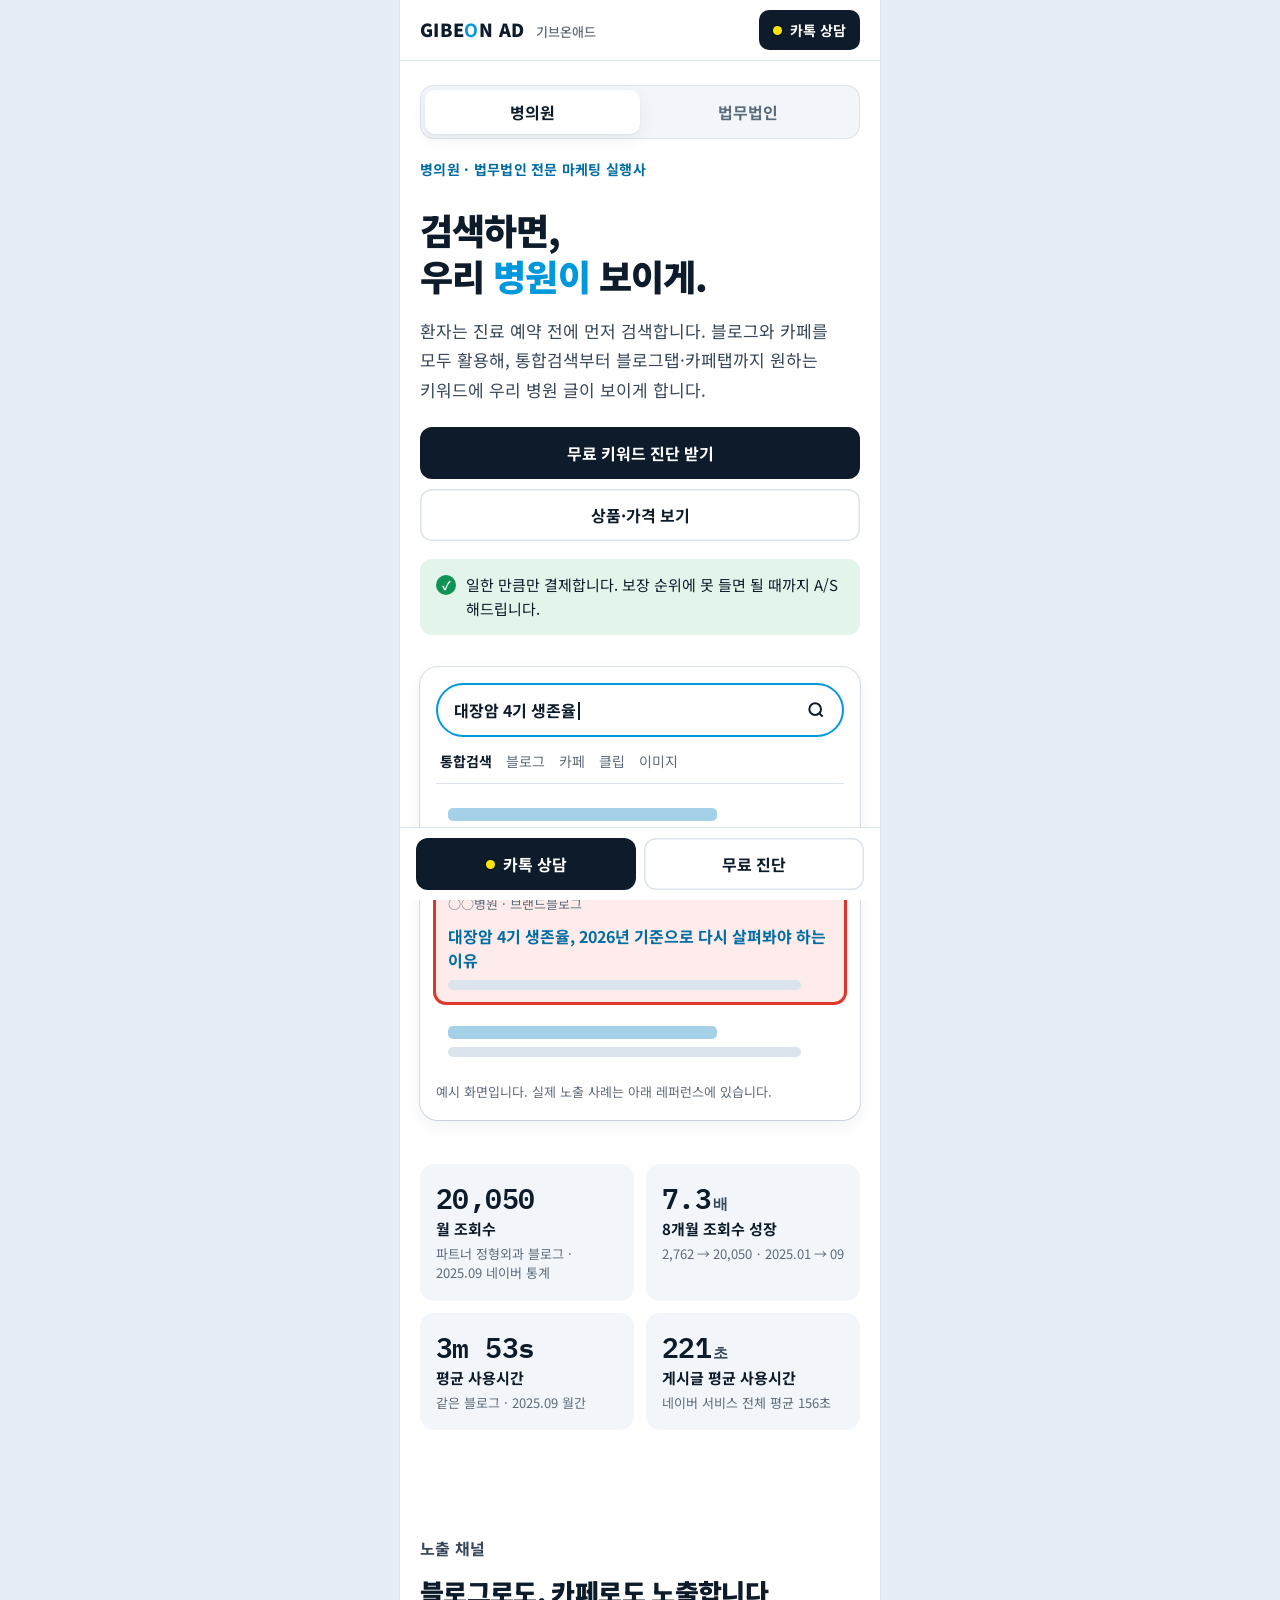
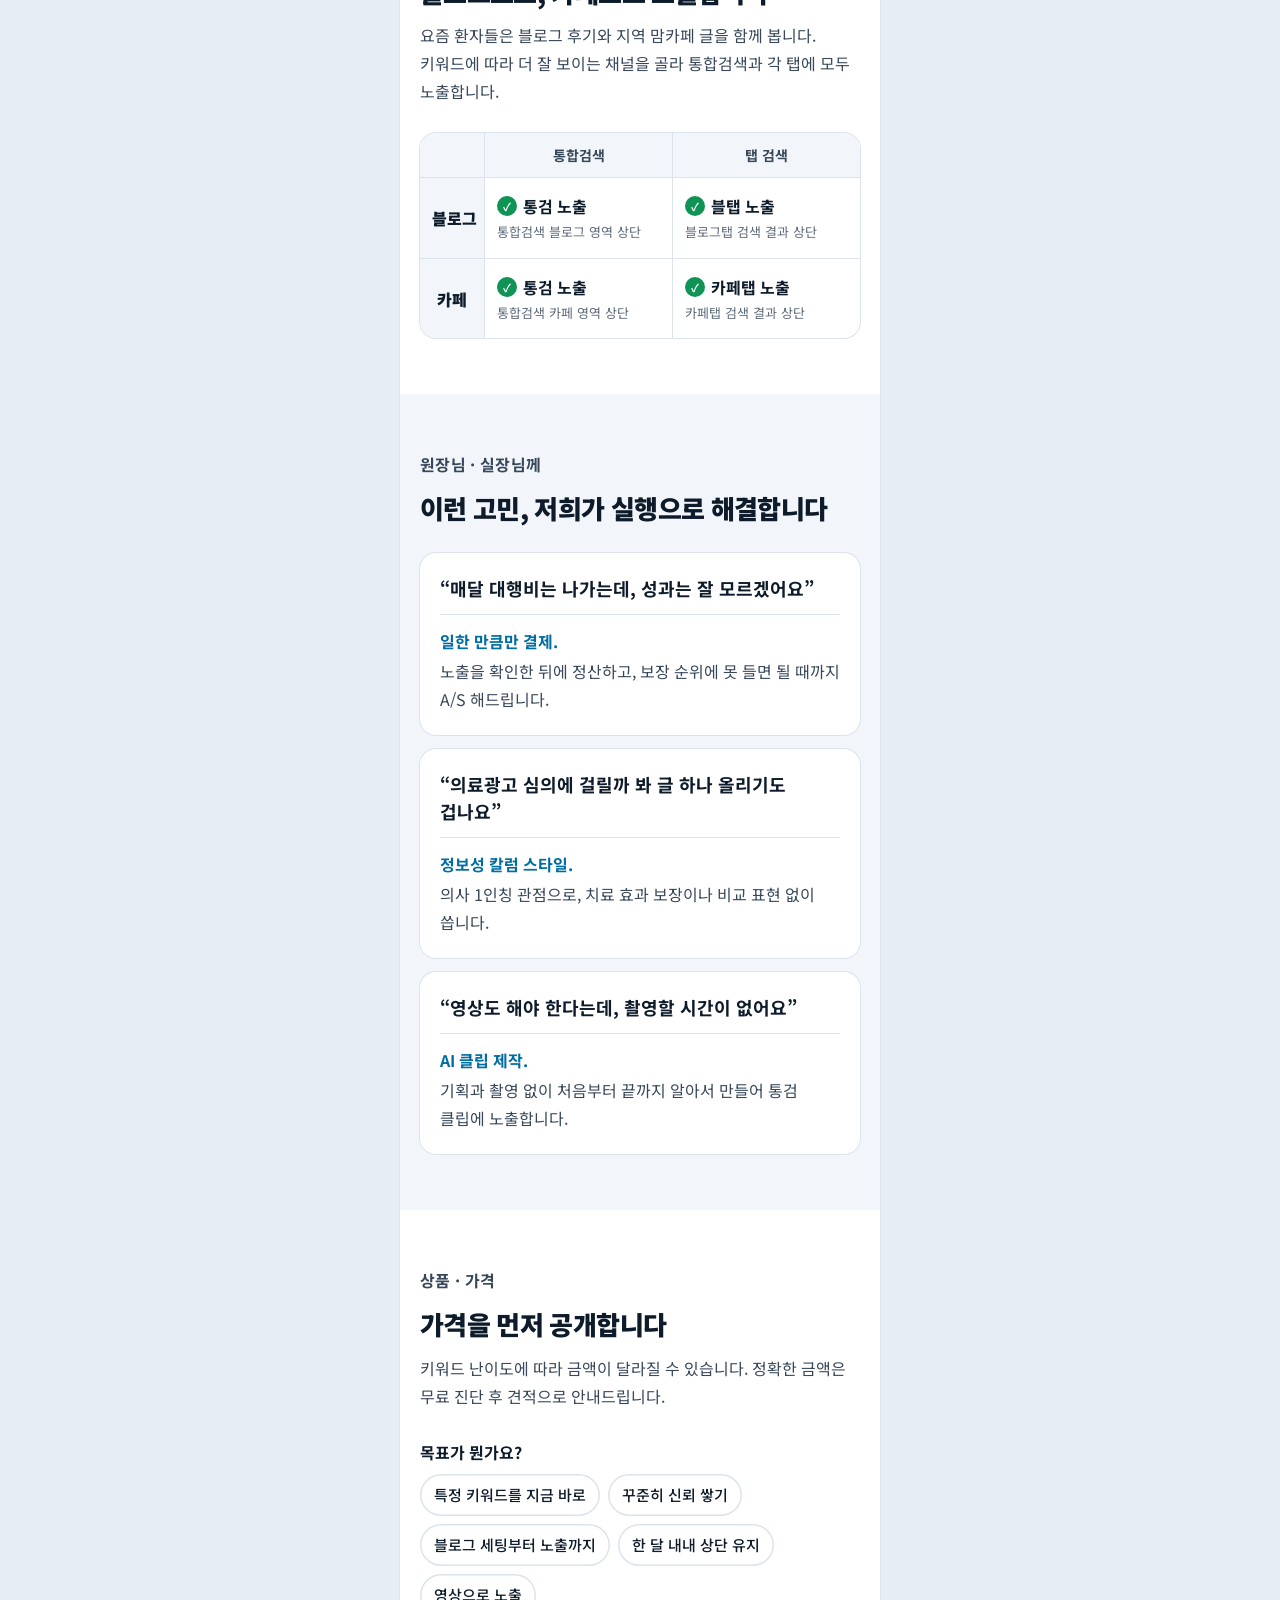
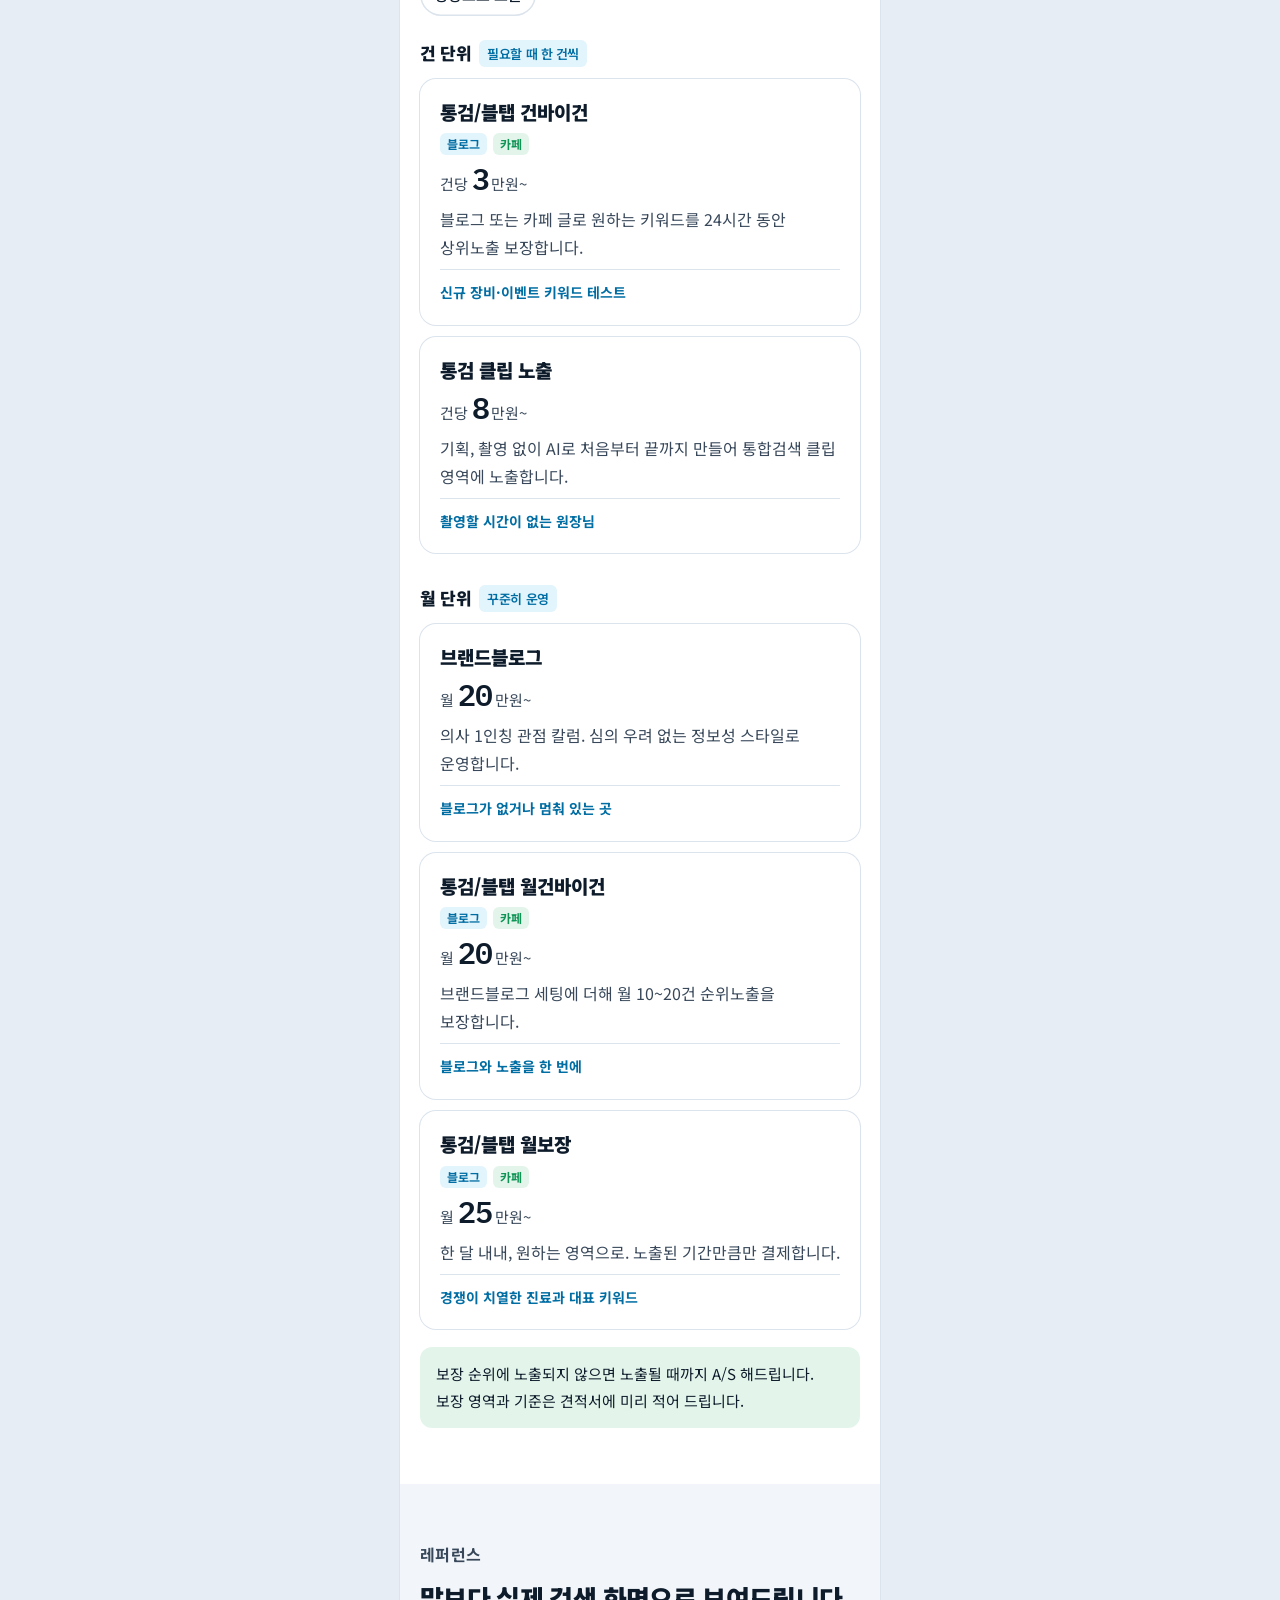
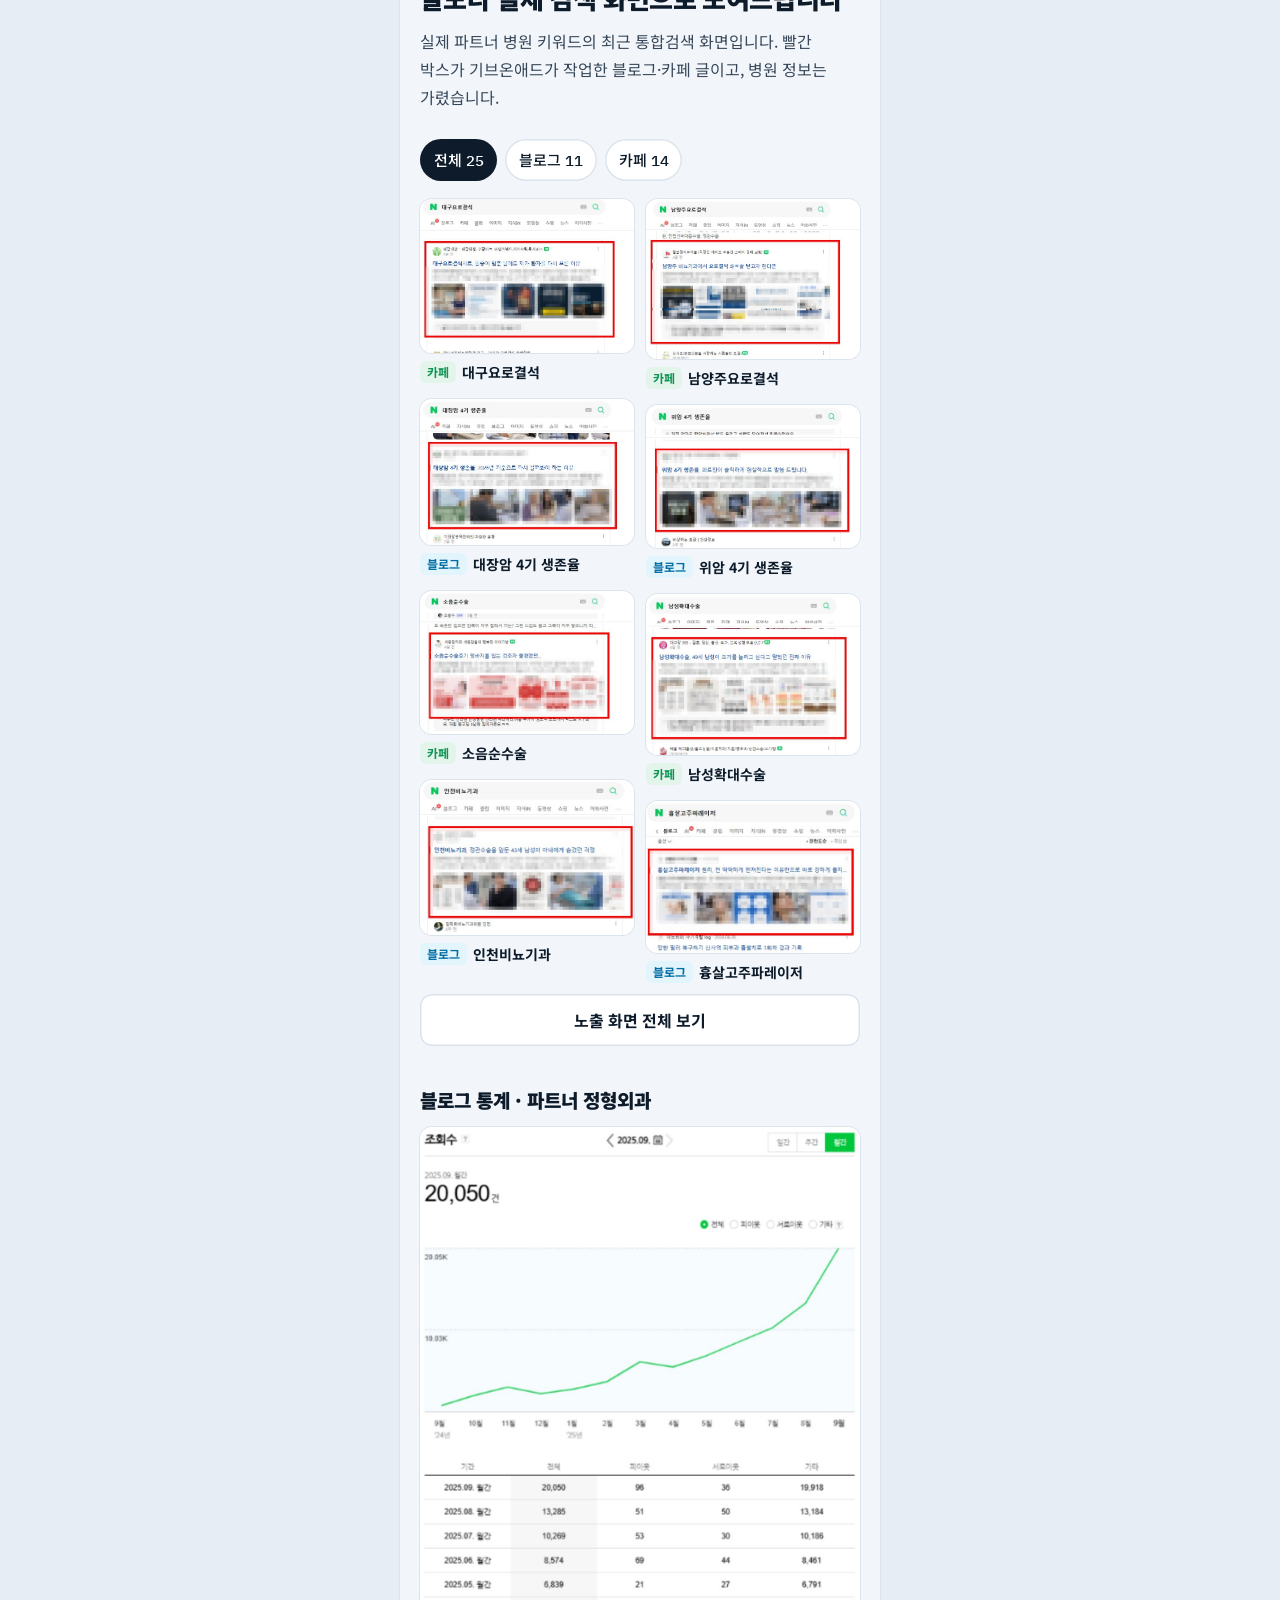
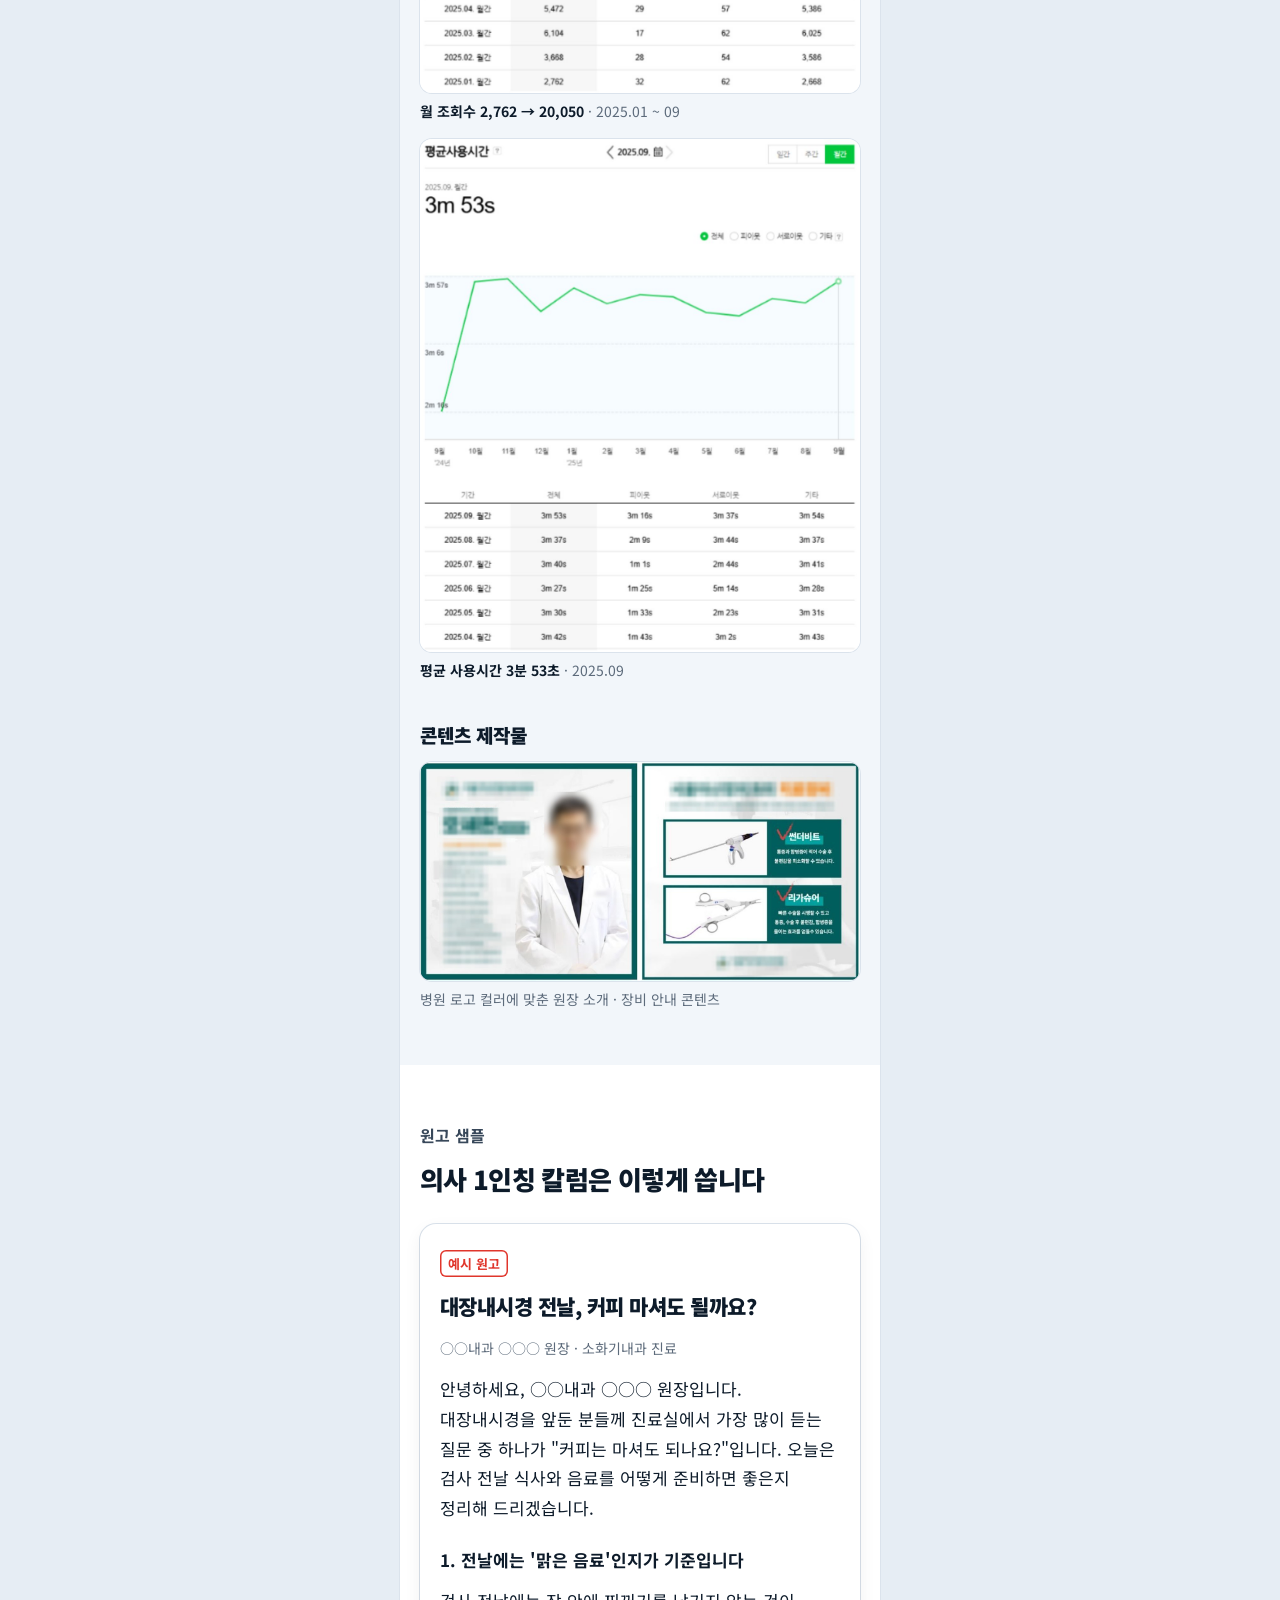
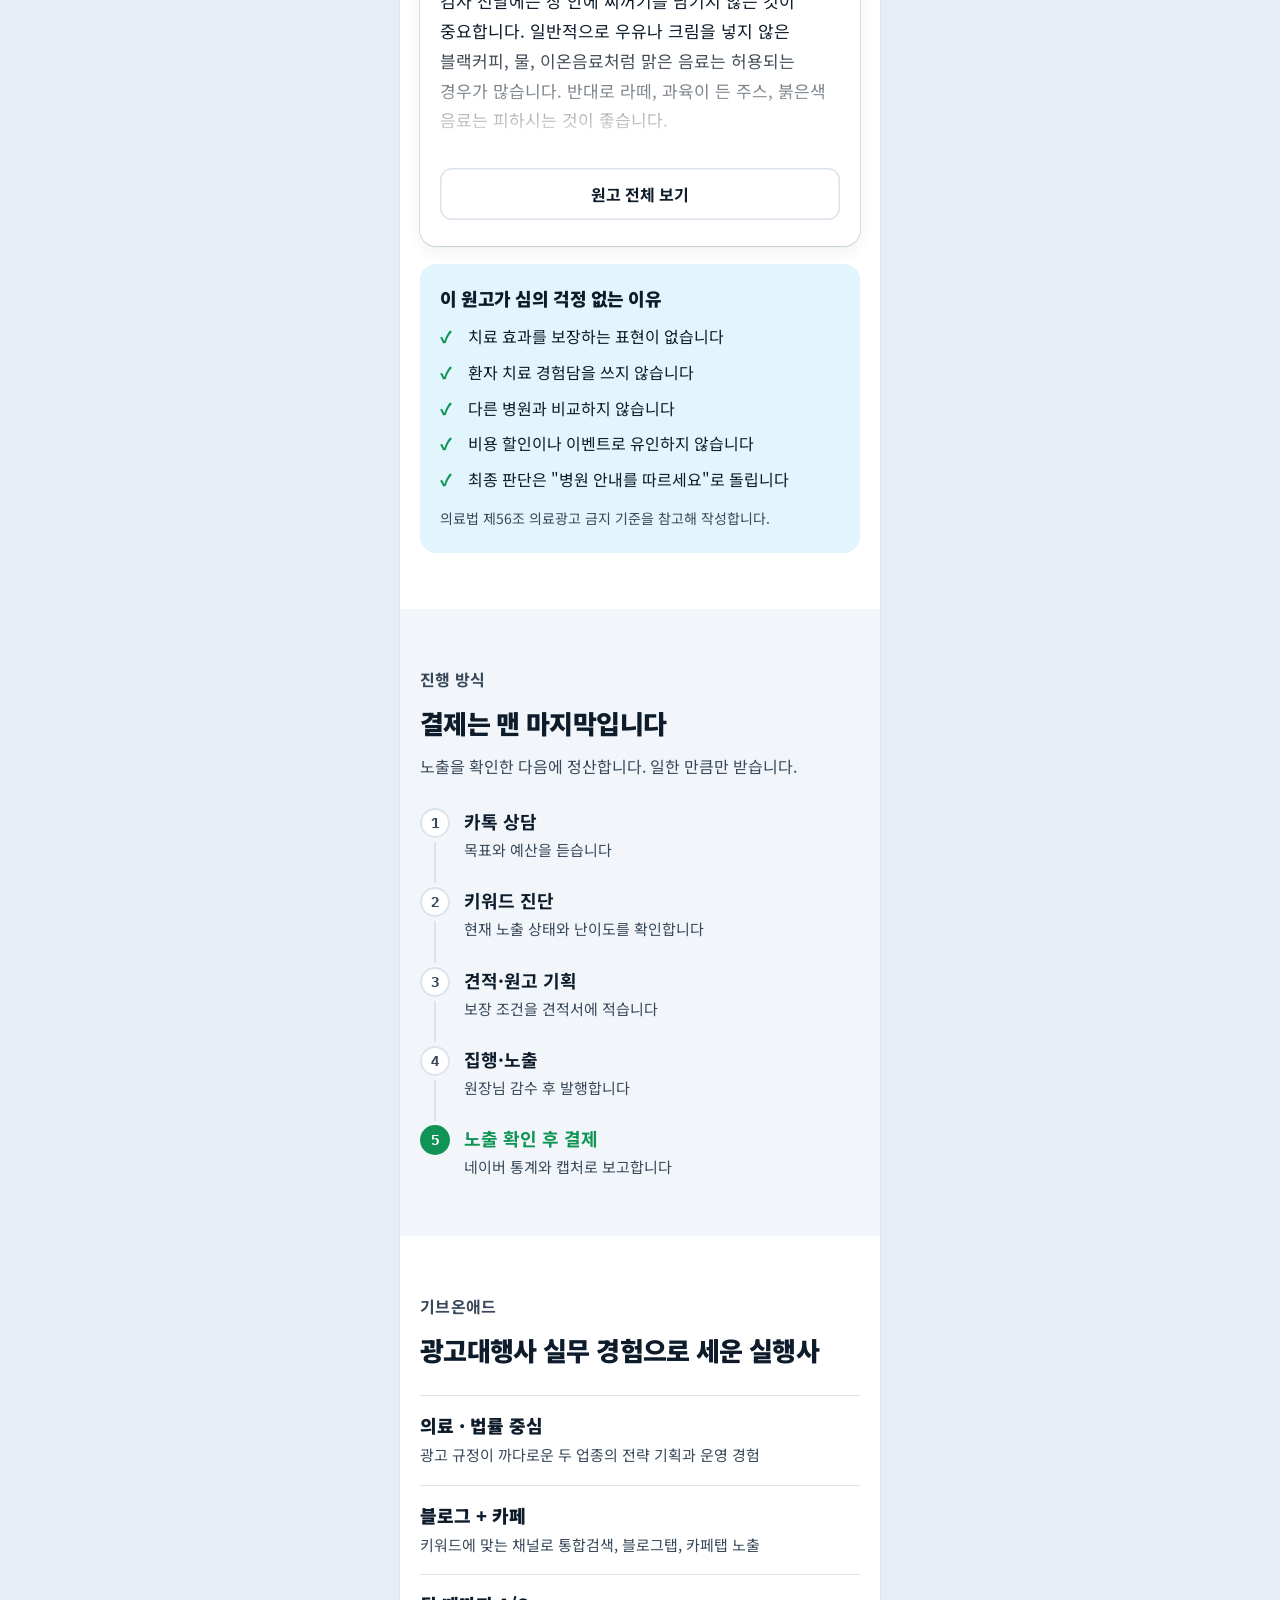
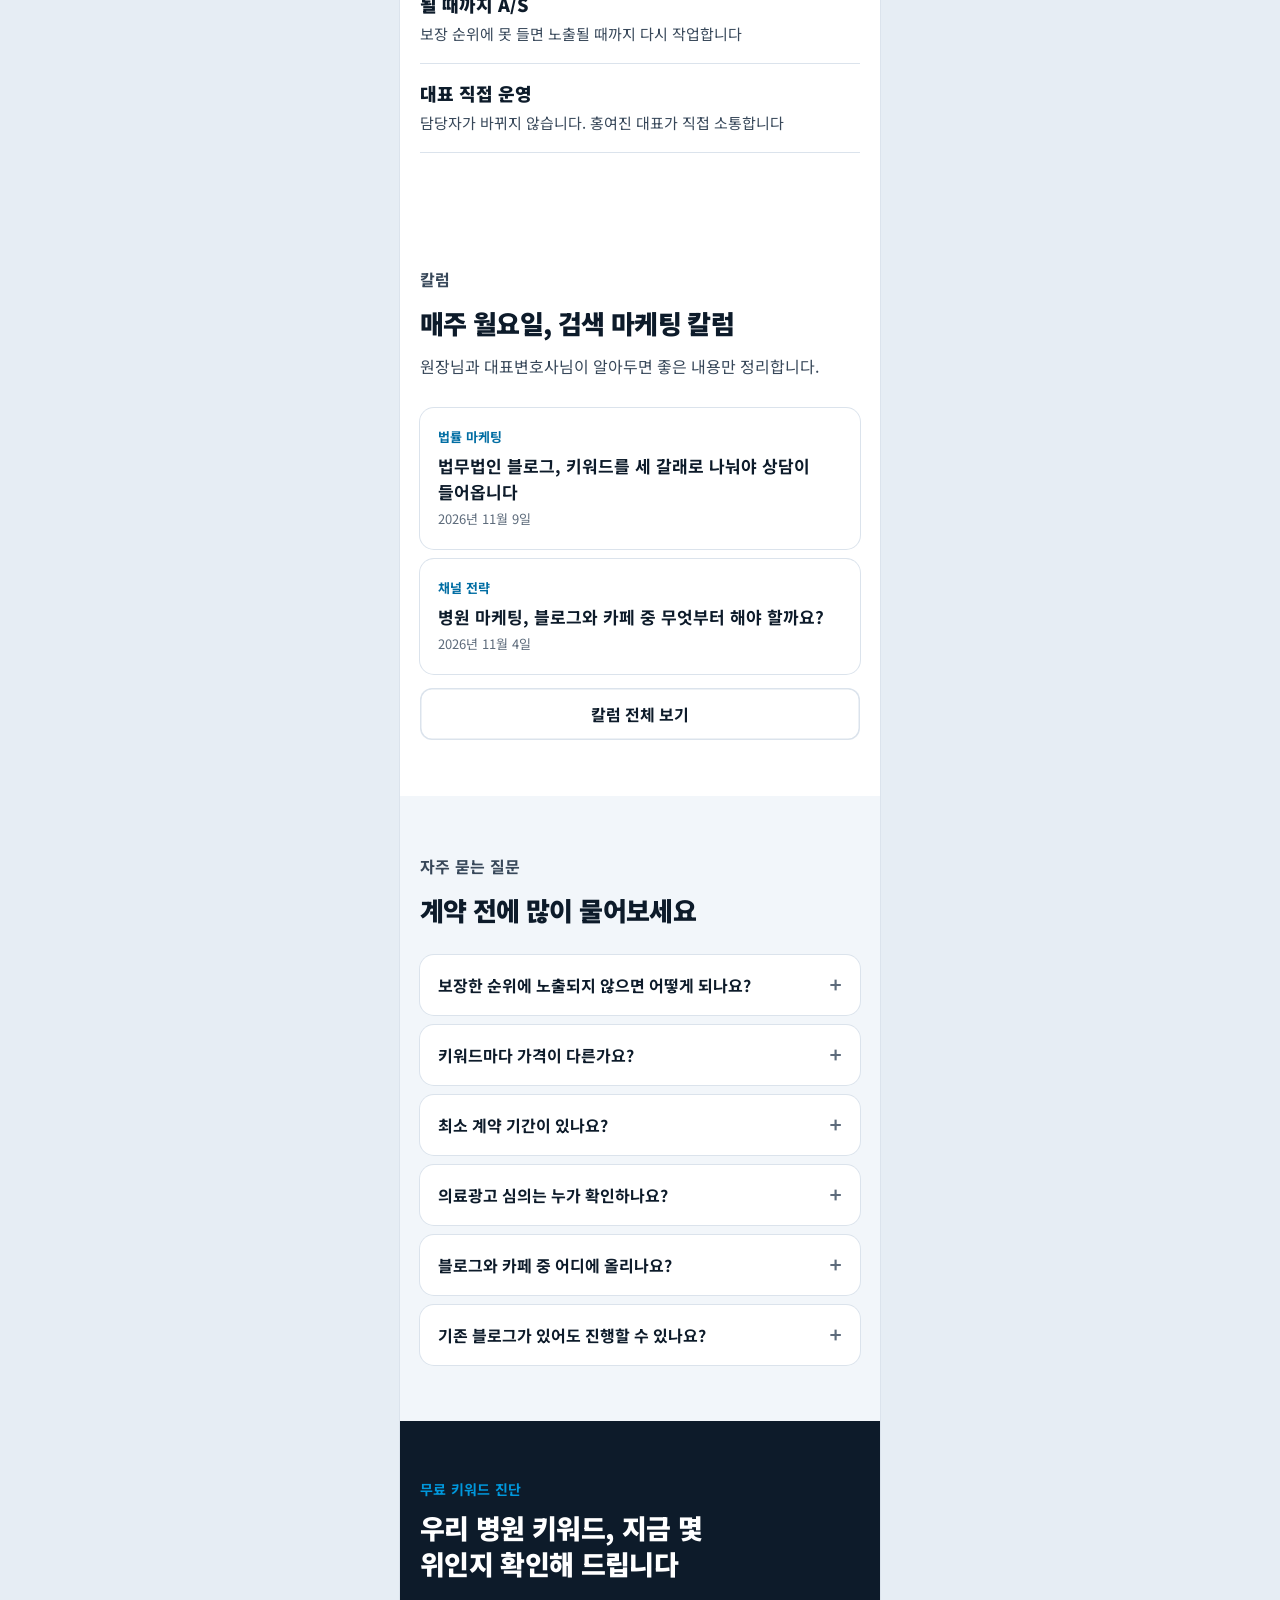
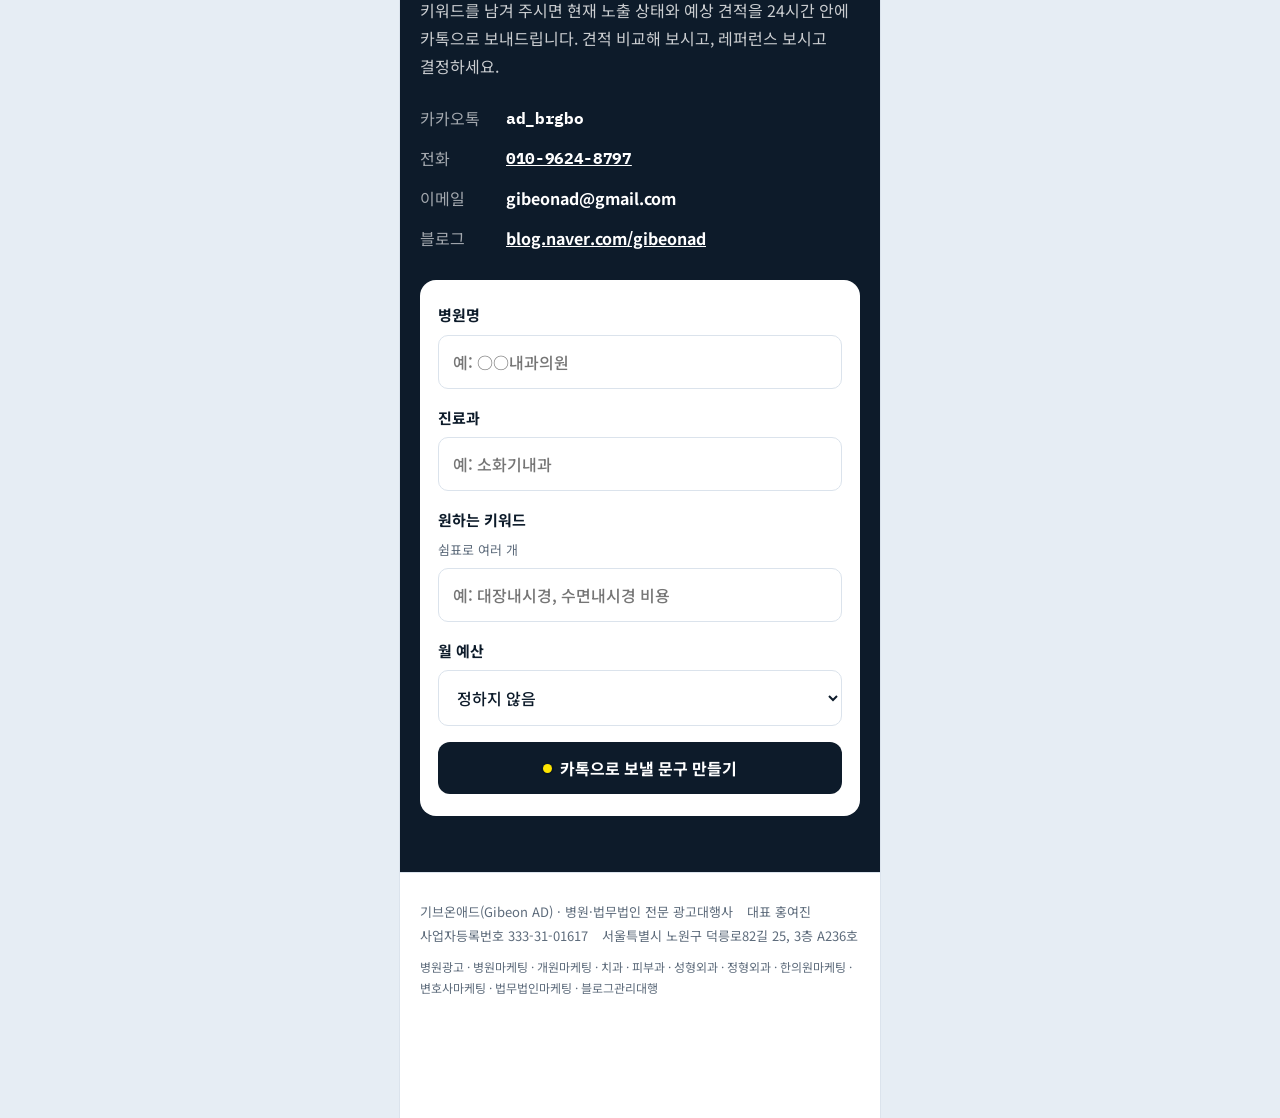
==== commit ca1dd3fd: "칼럼: 법무법인 블로그, 키워드를 세 갈래로 나눠야 상담이 들어옵니다 Co-Authored-By: Claude Opus 5.5 <noreply@anthropic.com> Claud" ====
--- a/index.html
+++ b/index.html
@@ -3,6 +3,7 @@
 <head>
 <meta charset="utf-8">
 <meta name="viewport" content="width=device-width, initial-scale=1, viewport-fit=cover">
+<meta name="google-site-verification" content="RT1JnqHDfOc3O64dvuVq-uKh5o_9nTUXbRiHTzjRc80" />
 <meta name="naver-site-verification" content="78604ec11e649c1b348e7c0069db5aac2e734b5b" />
 <meta name="description" content="병원 및 법무법인 전문 광고대행사, 병원홍보, 병원광고, 개원마케팅, 병원마케팅, 치과, 피부과, 성형외과, 정형외과, 한의원마케팅, 변호사마케팅, 법무법인마케팅, 블로그관리대행">
 <meta name="keywords" content="병원광고, 병원마케팅, 병원홍보, 개원마케팅, 치과마케팅, 피부과마케팅, 성형외과마케팅, 정형외과마케팅, 한의원마케팅, 변호사마케팅, 법무법인마케팅, 법률마케팅, 블로그관리대행, 카페마케팅, 광고대행사">
@@ -628,6 +629,7 @@
     </div>
     <div class="col-list">
 <!--COLUMNS:START-->
+<a class="col-item" href="/column/law-firm-keyword-strategy/"><span class="c">법률 마케팅</span><b>법무법인 블로그, 키워드를 세 갈래로 나눠야 상담이 들어옵니다</b><time datetime="2026-11-09">2026년 11월 9일</time></a>
 <a class="col-item" href="/column/hospital-blog-vs-cafe/"><span class="c">채널 전략</span><b>병원 마케팅, 블로그와 카페 중 무엇부터 해야 할까요?</b><time datetime="2026-11-04">2026년 11월 4일</time></a>
 
 <!--COLUMNS:END-->
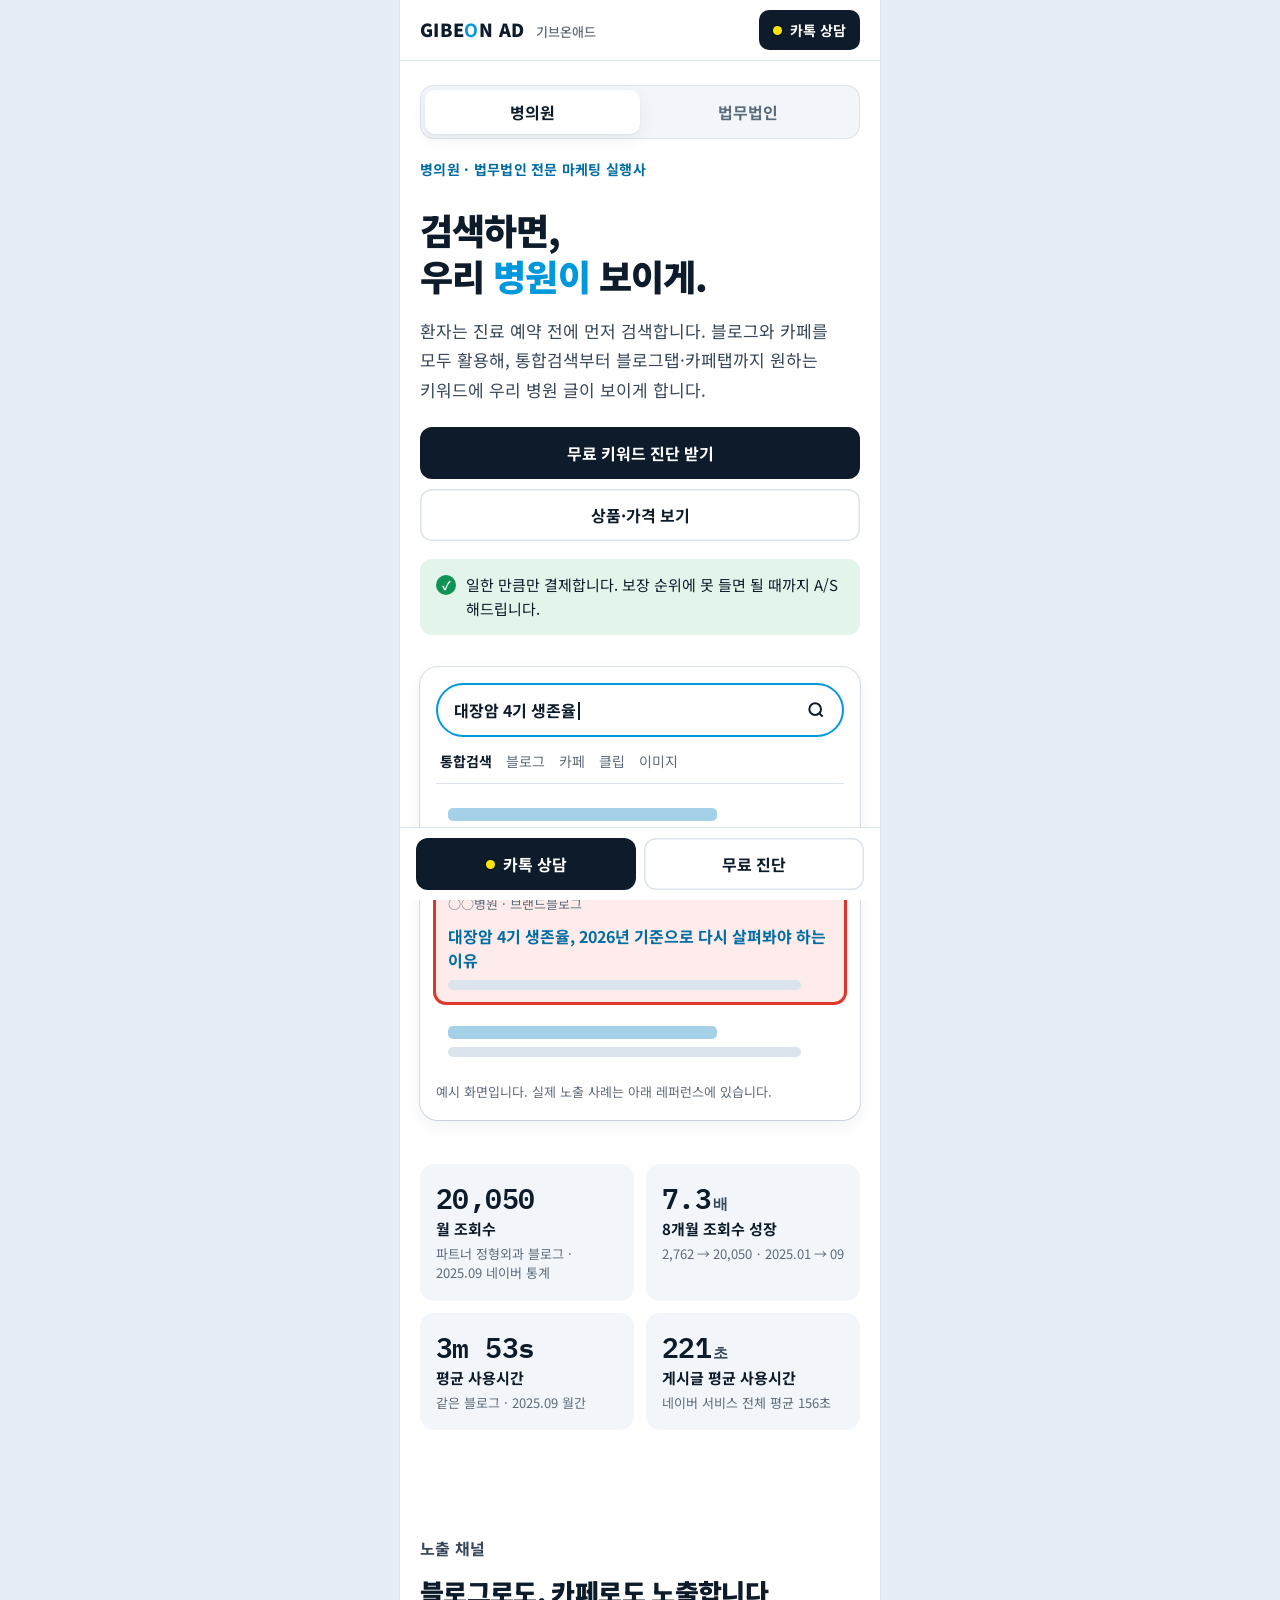
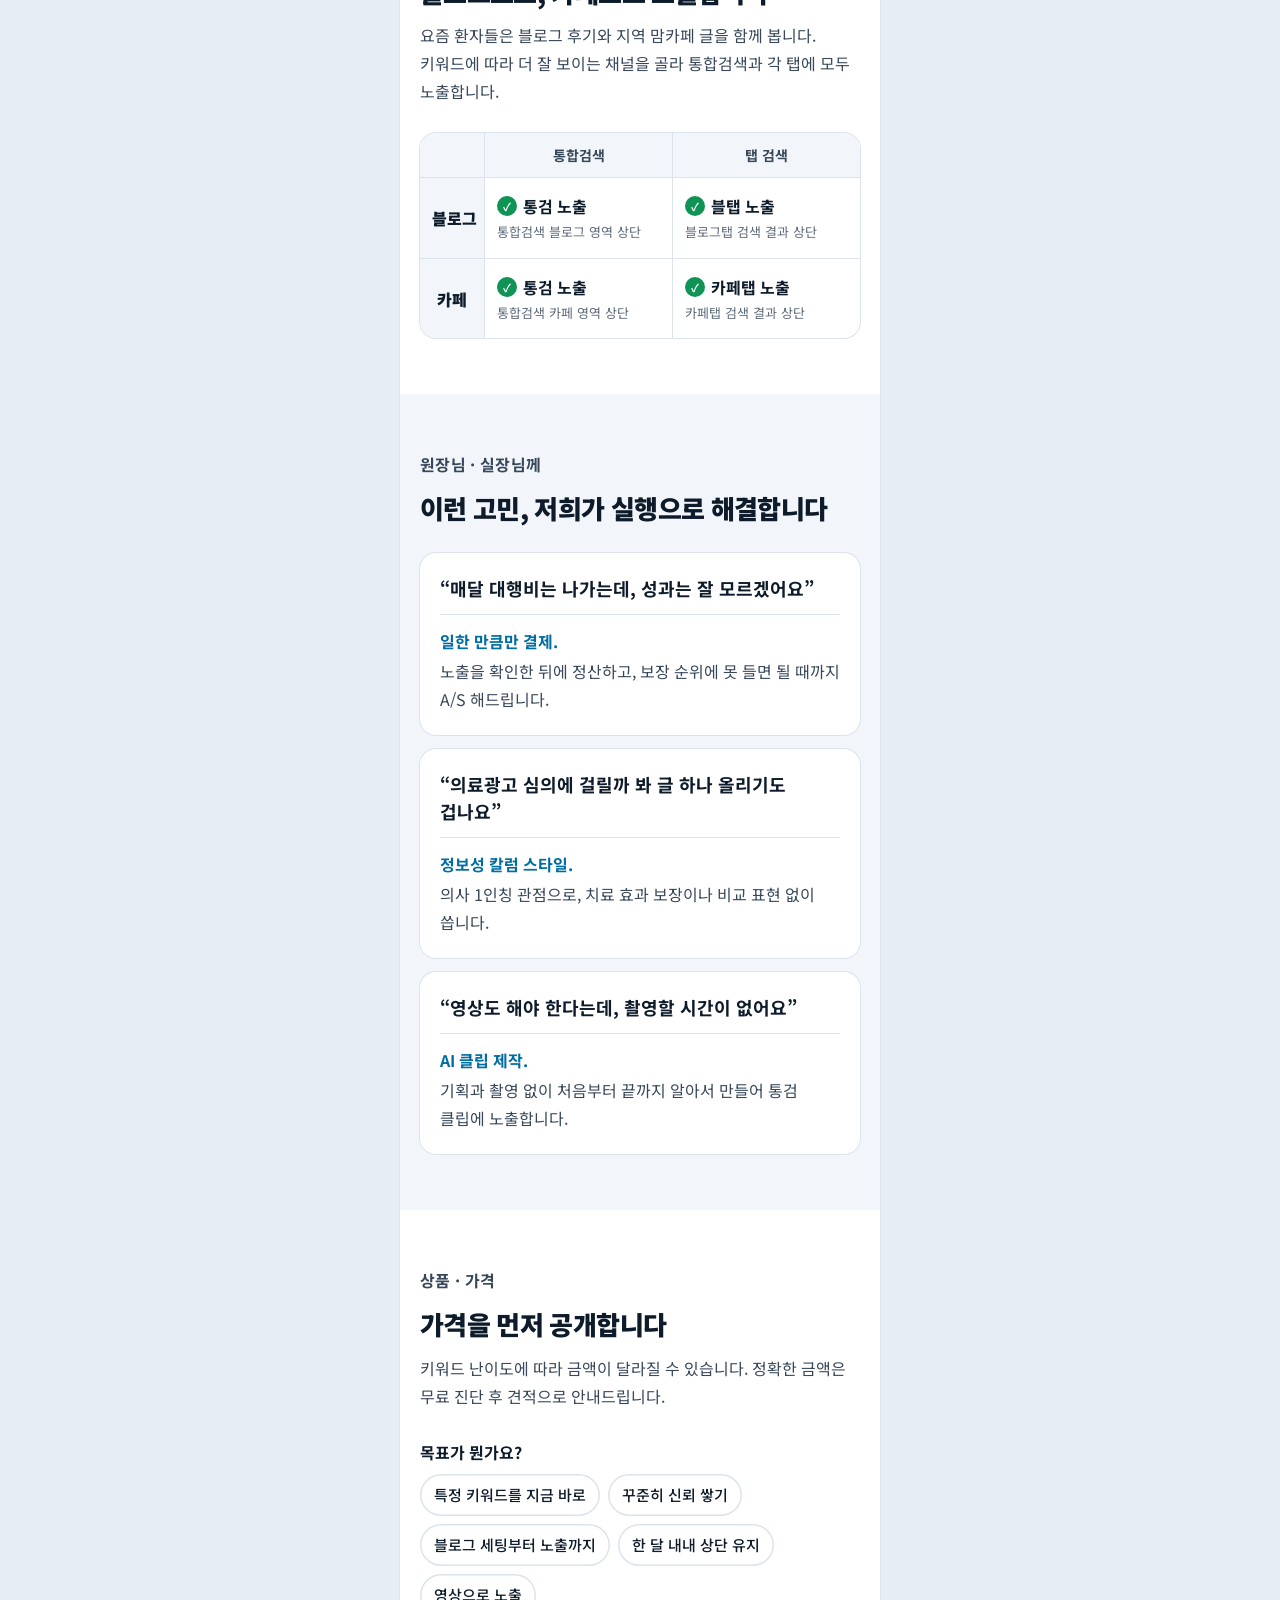
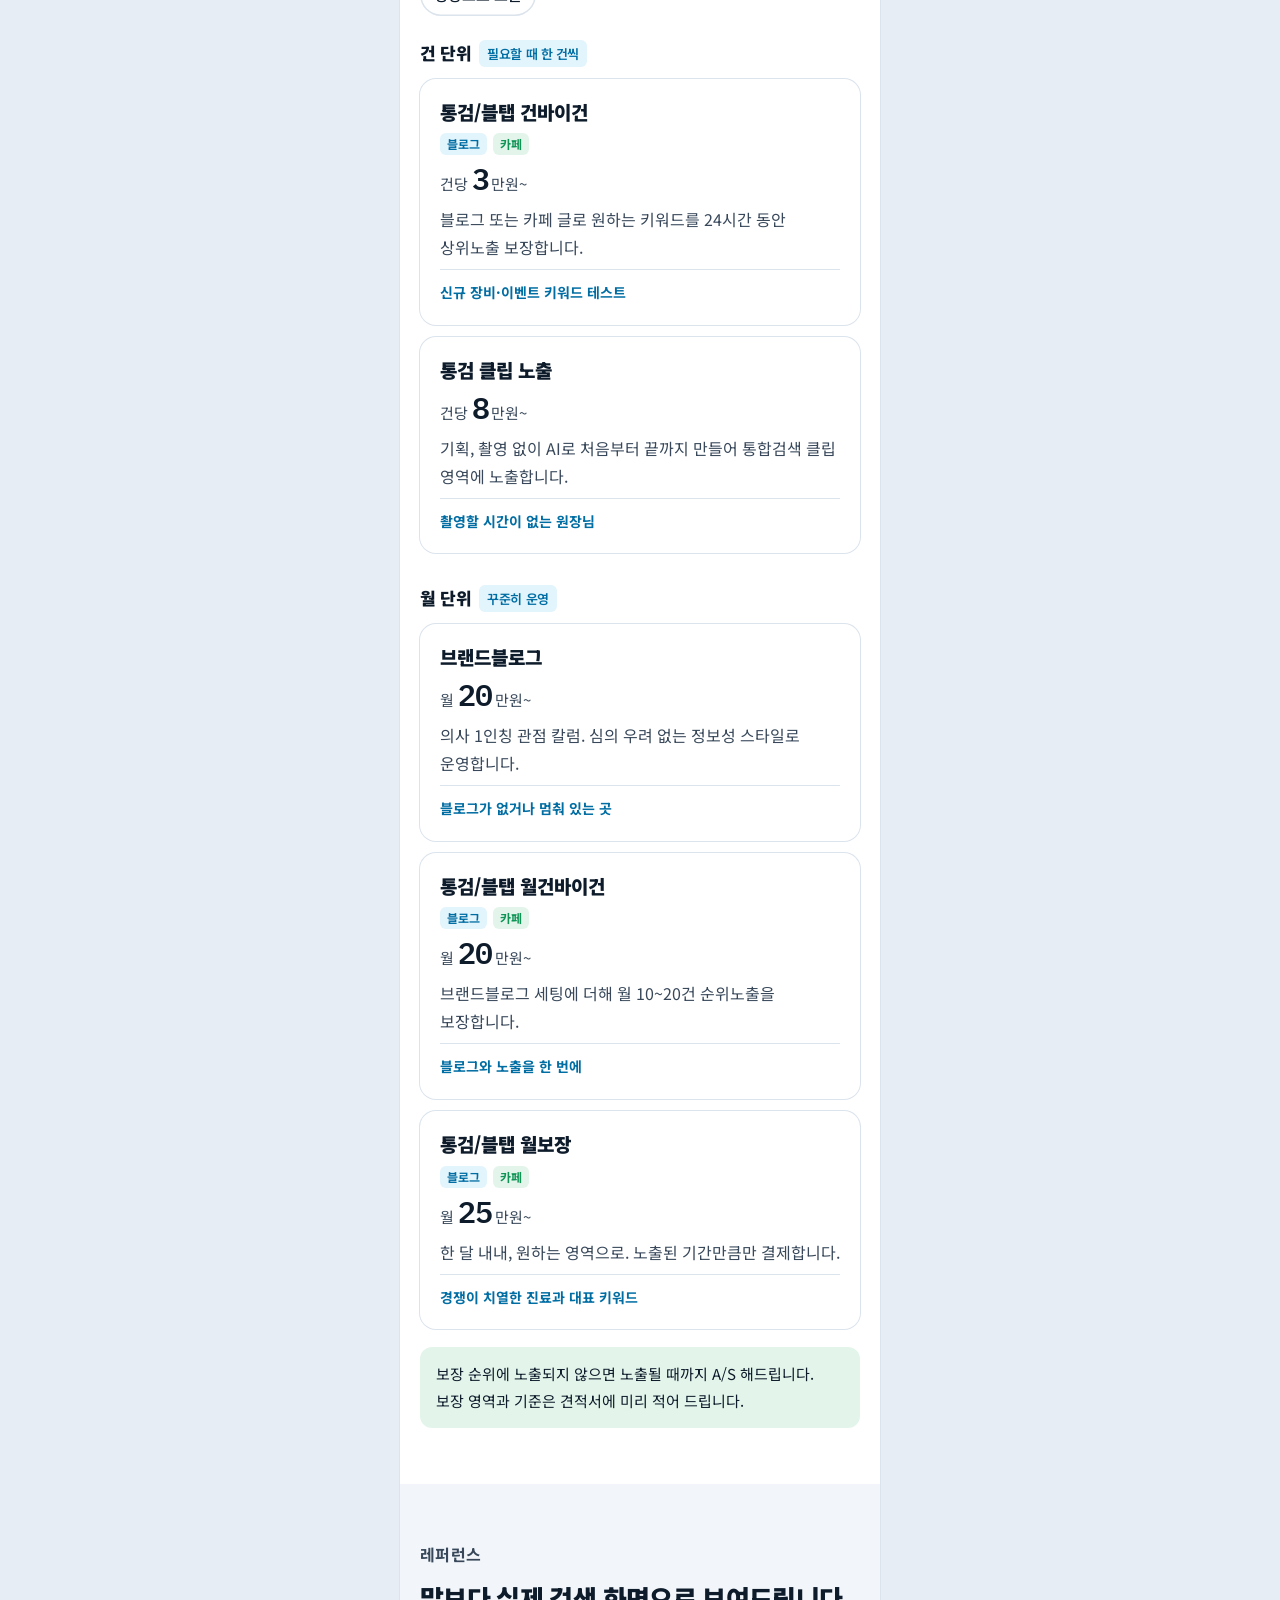
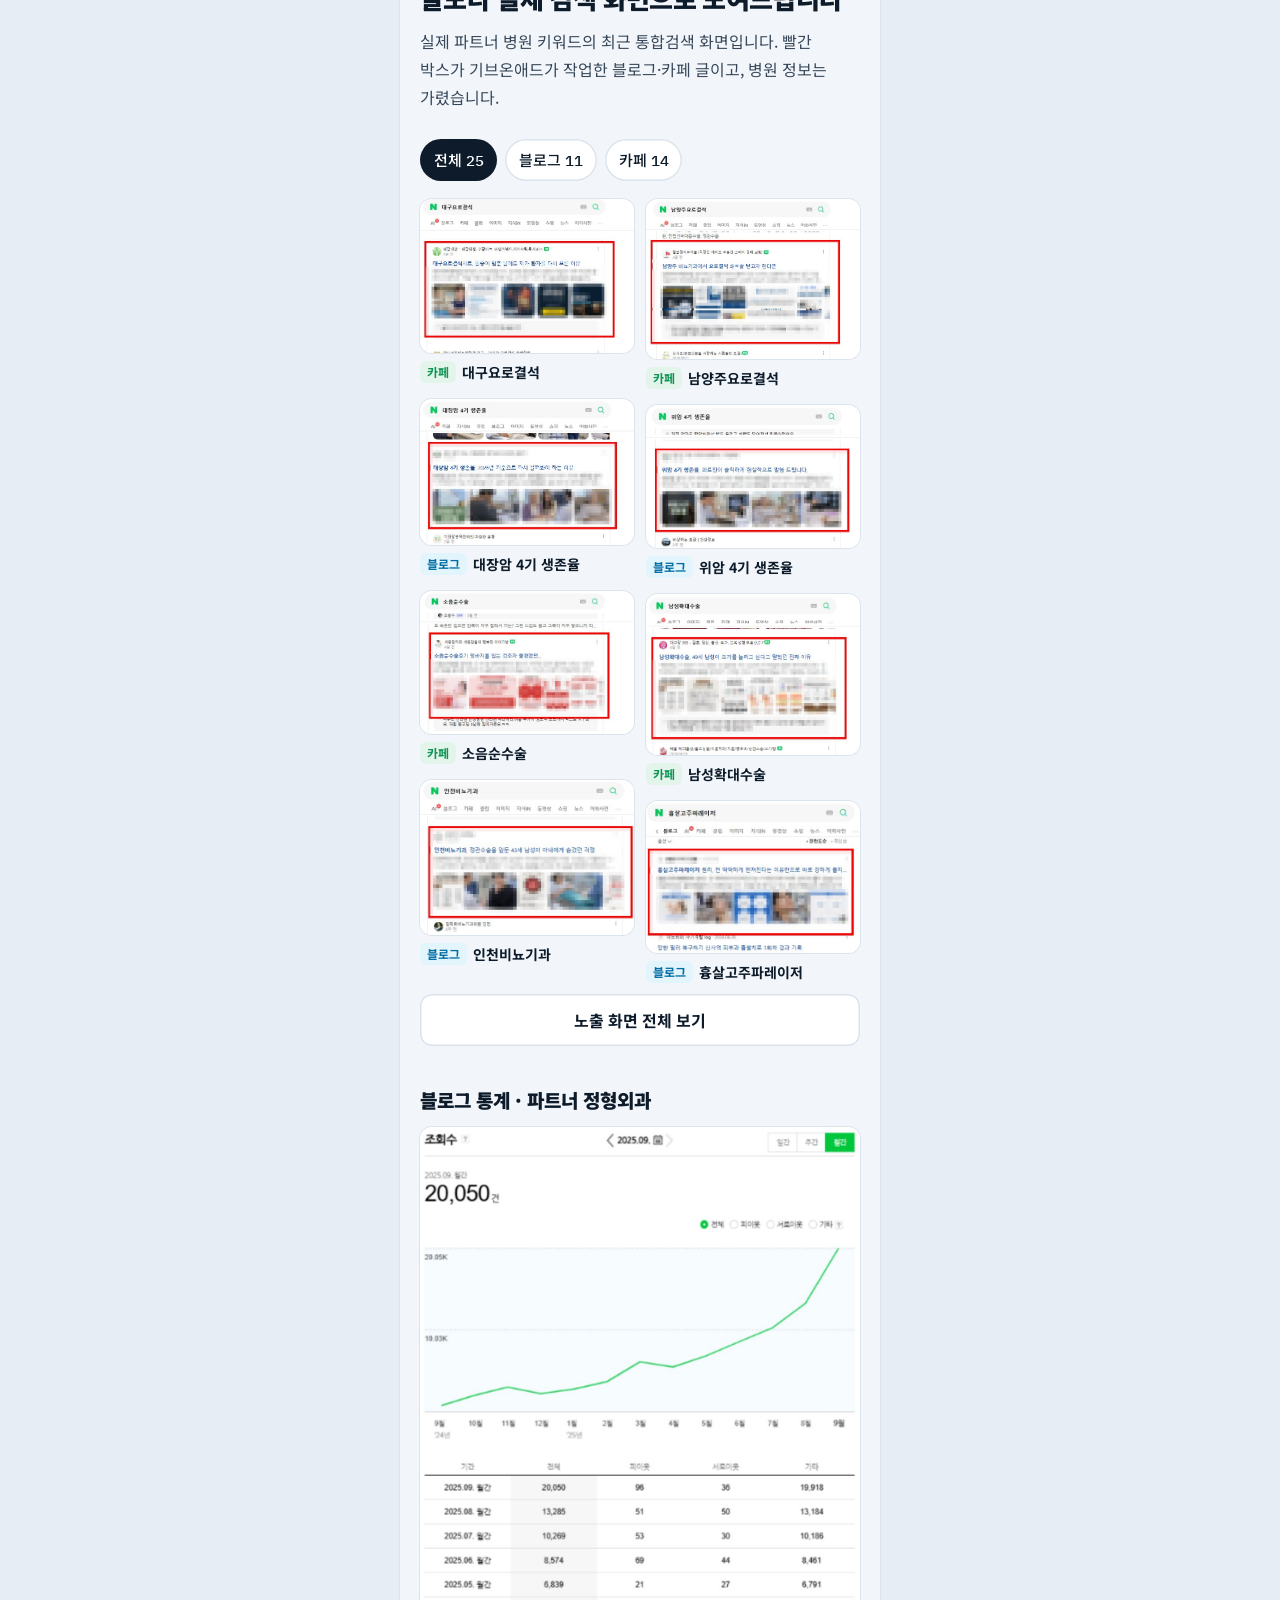
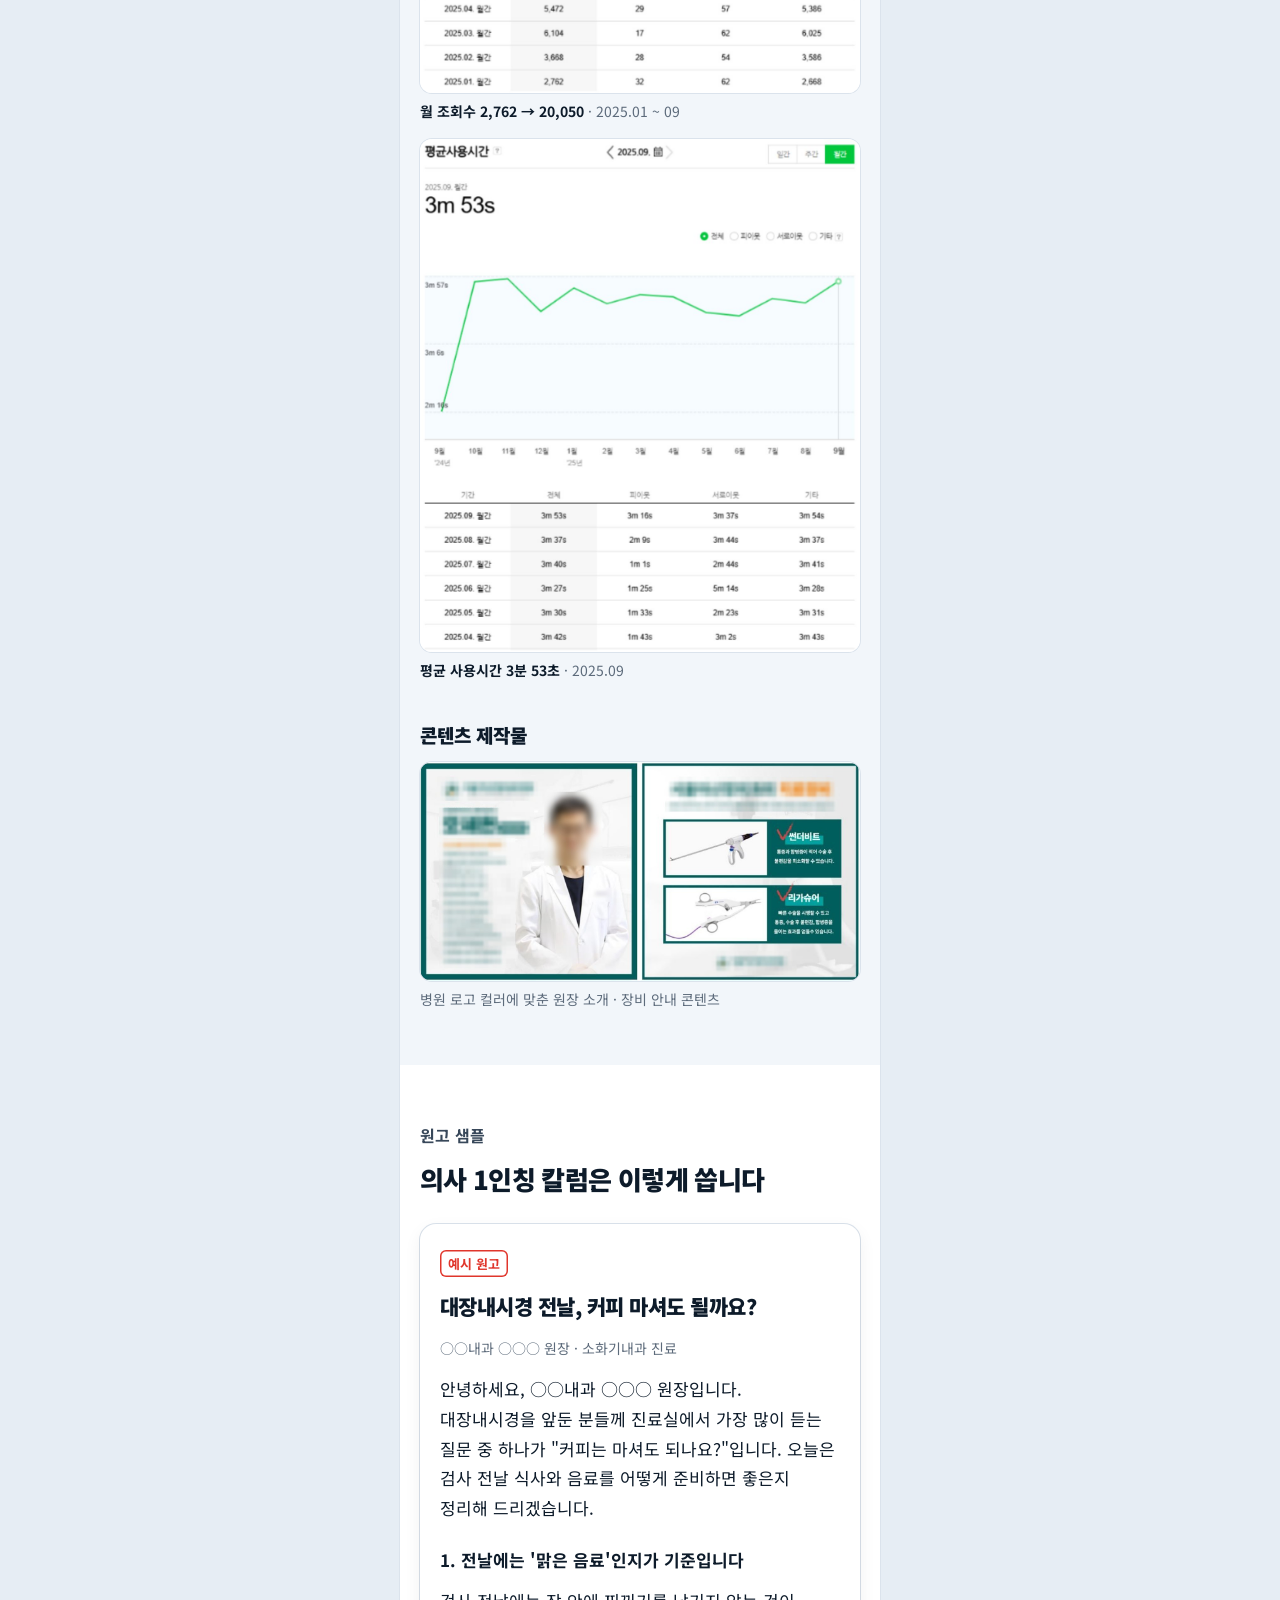
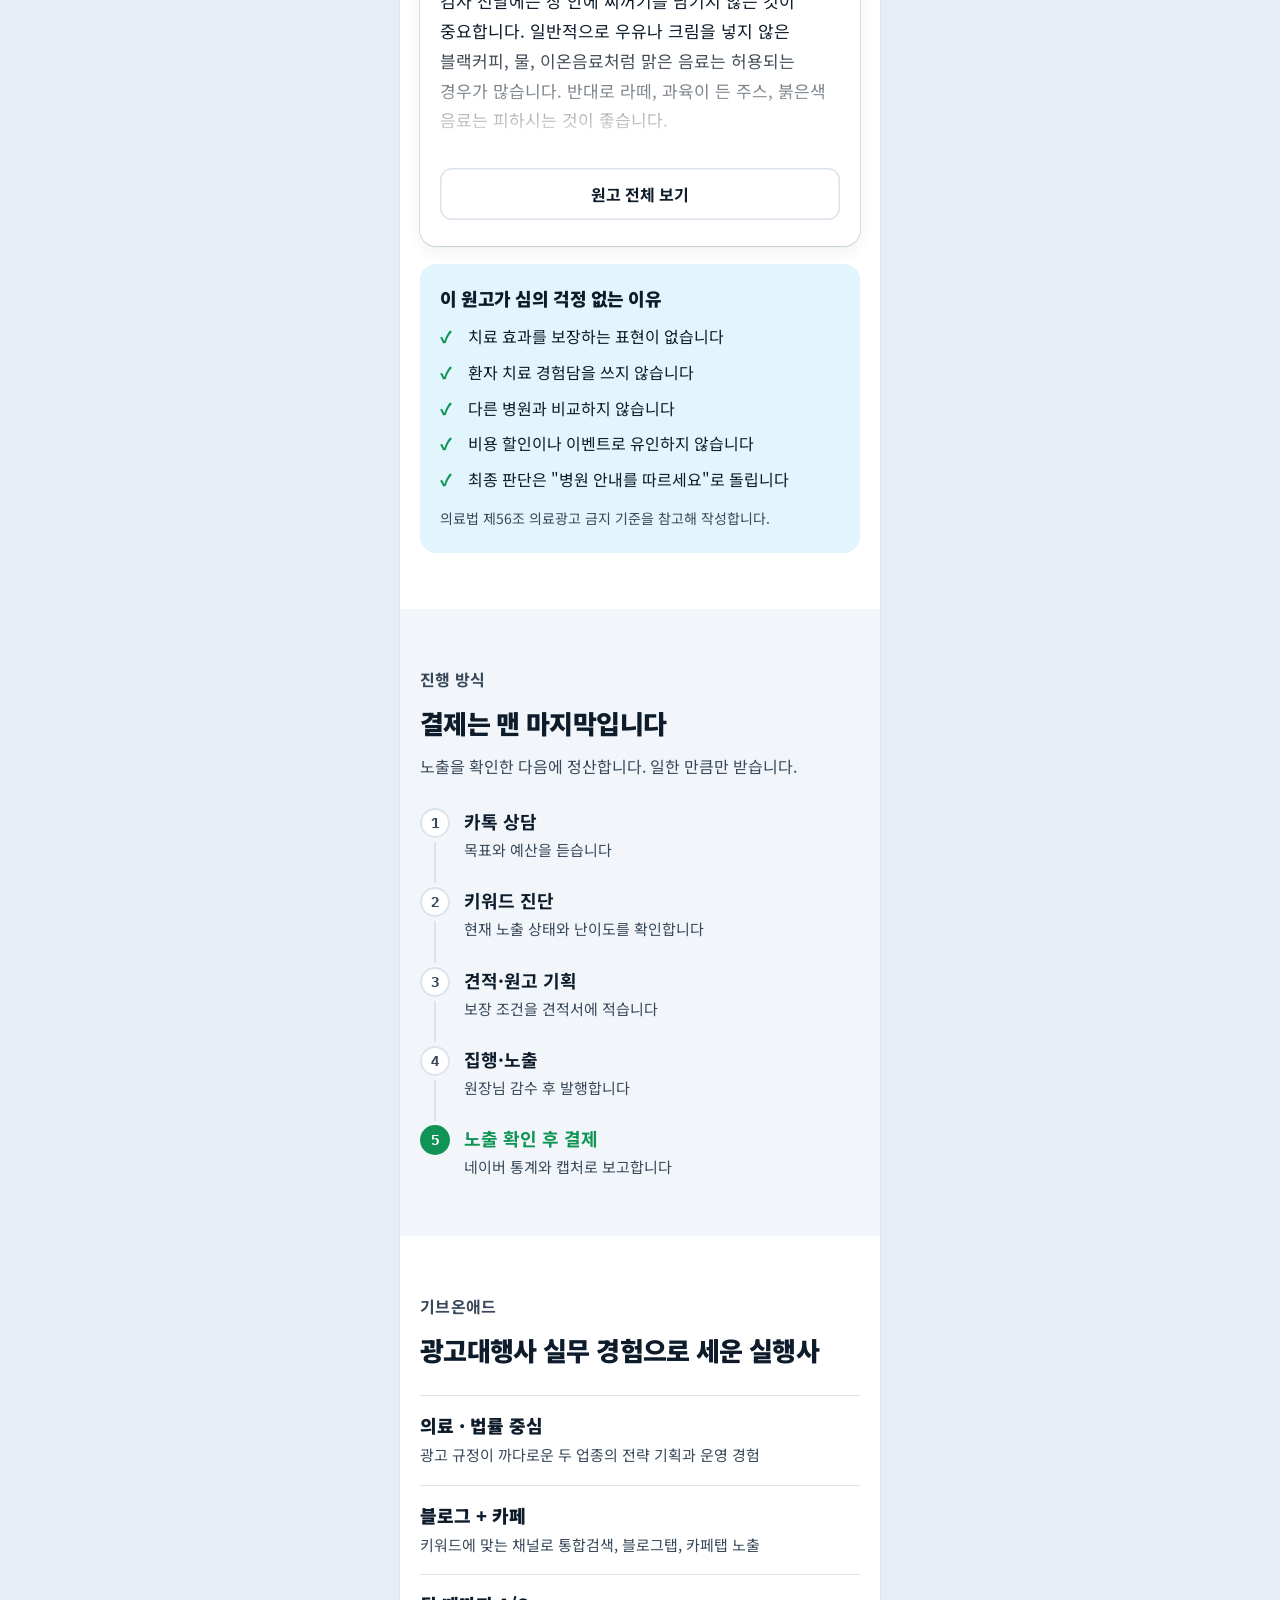
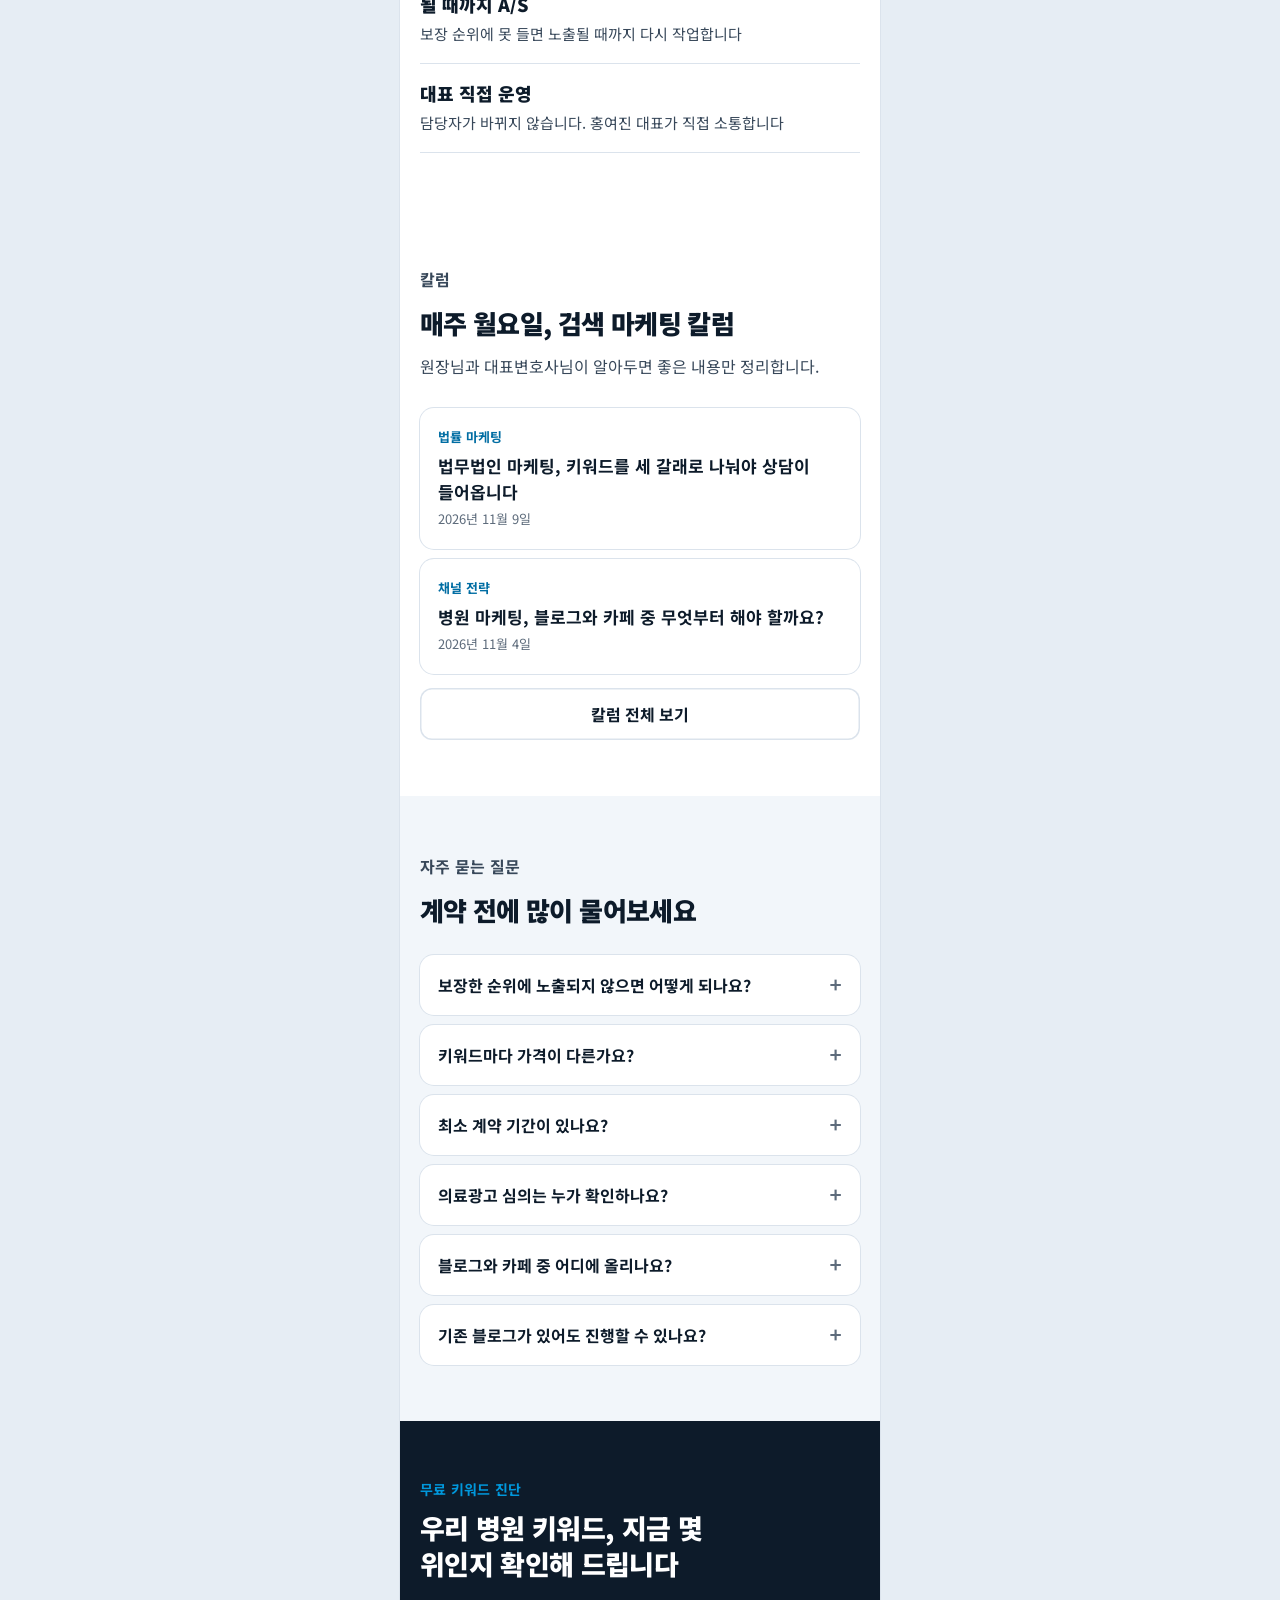
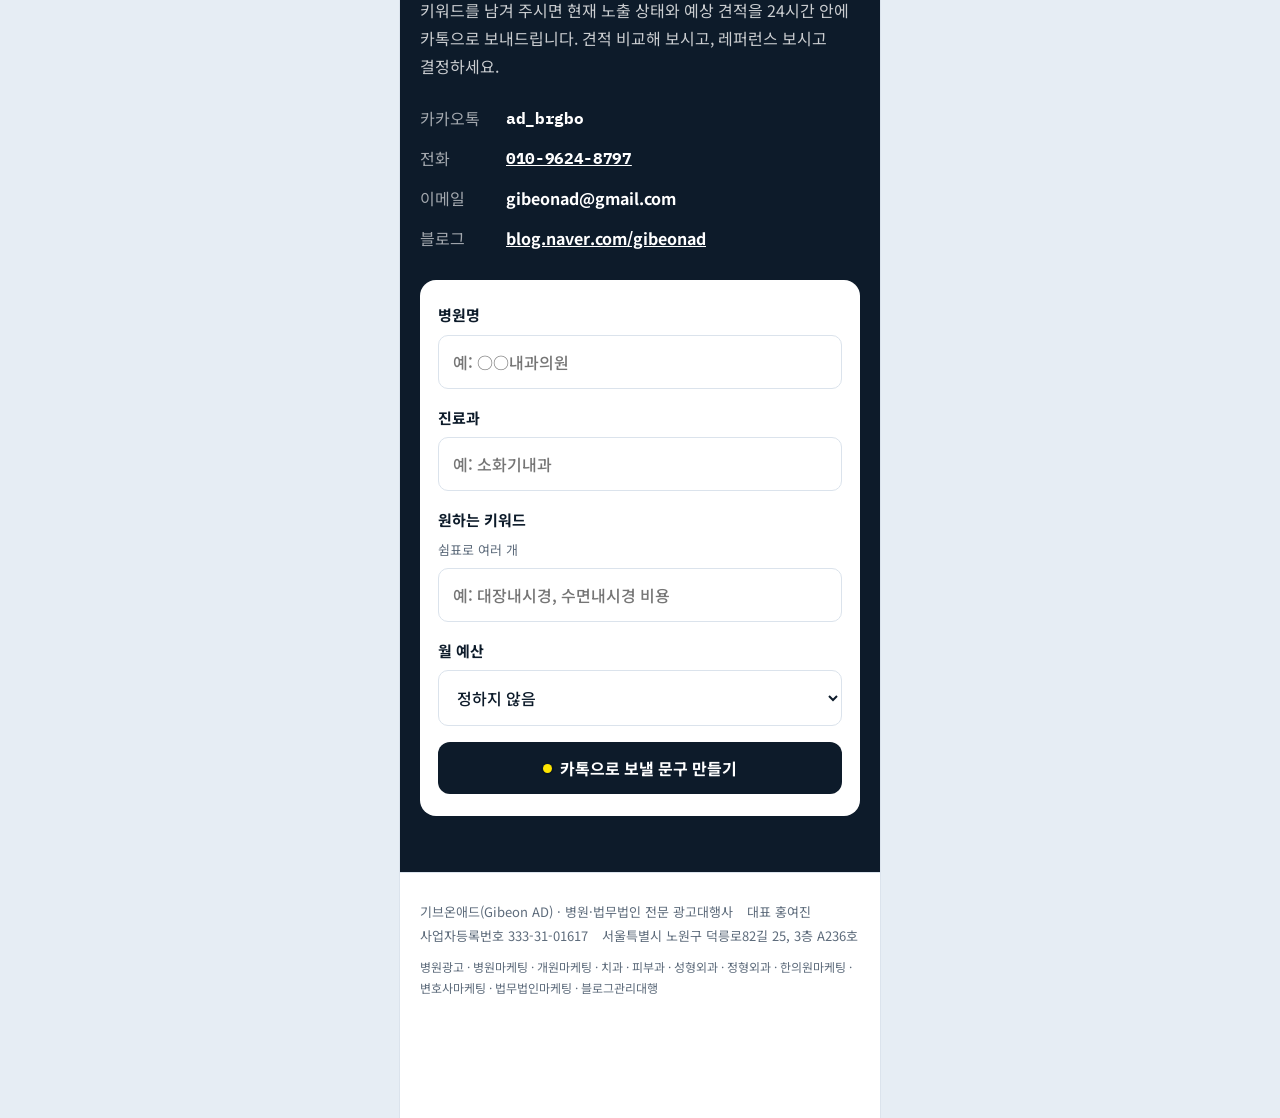
==== commit 1624f82d: "칼럼 노출 키워드 지침 추가, 기존 칼럼에 키워드 반영 Co-Authored-By: Claude Opus 5.5 <noreply@anthropic.com> Claude-Sessio" ====
--- a/index.html
+++ b/index.html
@@ -629,7 +629,7 @@
     </div>
     <div class="col-list">
 <!--COLUMNS:START-->
-<a class="col-item" href="/column/law-firm-keyword-strategy/"><span class="c">법률 마케팅</span><b>법무법인 블로그, 키워드를 세 갈래로 나눠야 상담이 들어옵니다</b><time datetime="2026-11-09">2026년 11월 9일</time></a>
+<a class="col-item" href="/column/law-firm-keyword-strategy/"><span class="c">법률 마케팅</span><b>법무법인 마케팅, 키워드를 세 갈래로 나눠야 상담이 들어옵니다</b><time datetime="2026-11-09">2026년 11월 9일</time></a>
 <a class="col-item" href="/column/hospital-blog-vs-cafe/"><span class="c">채널 전략</span><b>병원 마케팅, 블로그와 카페 중 무엇부터 해야 할까요?</b><time datetime="2026-11-04">2026년 11월 4일</time></a>
 
 <!--COLUMNS:END-->
